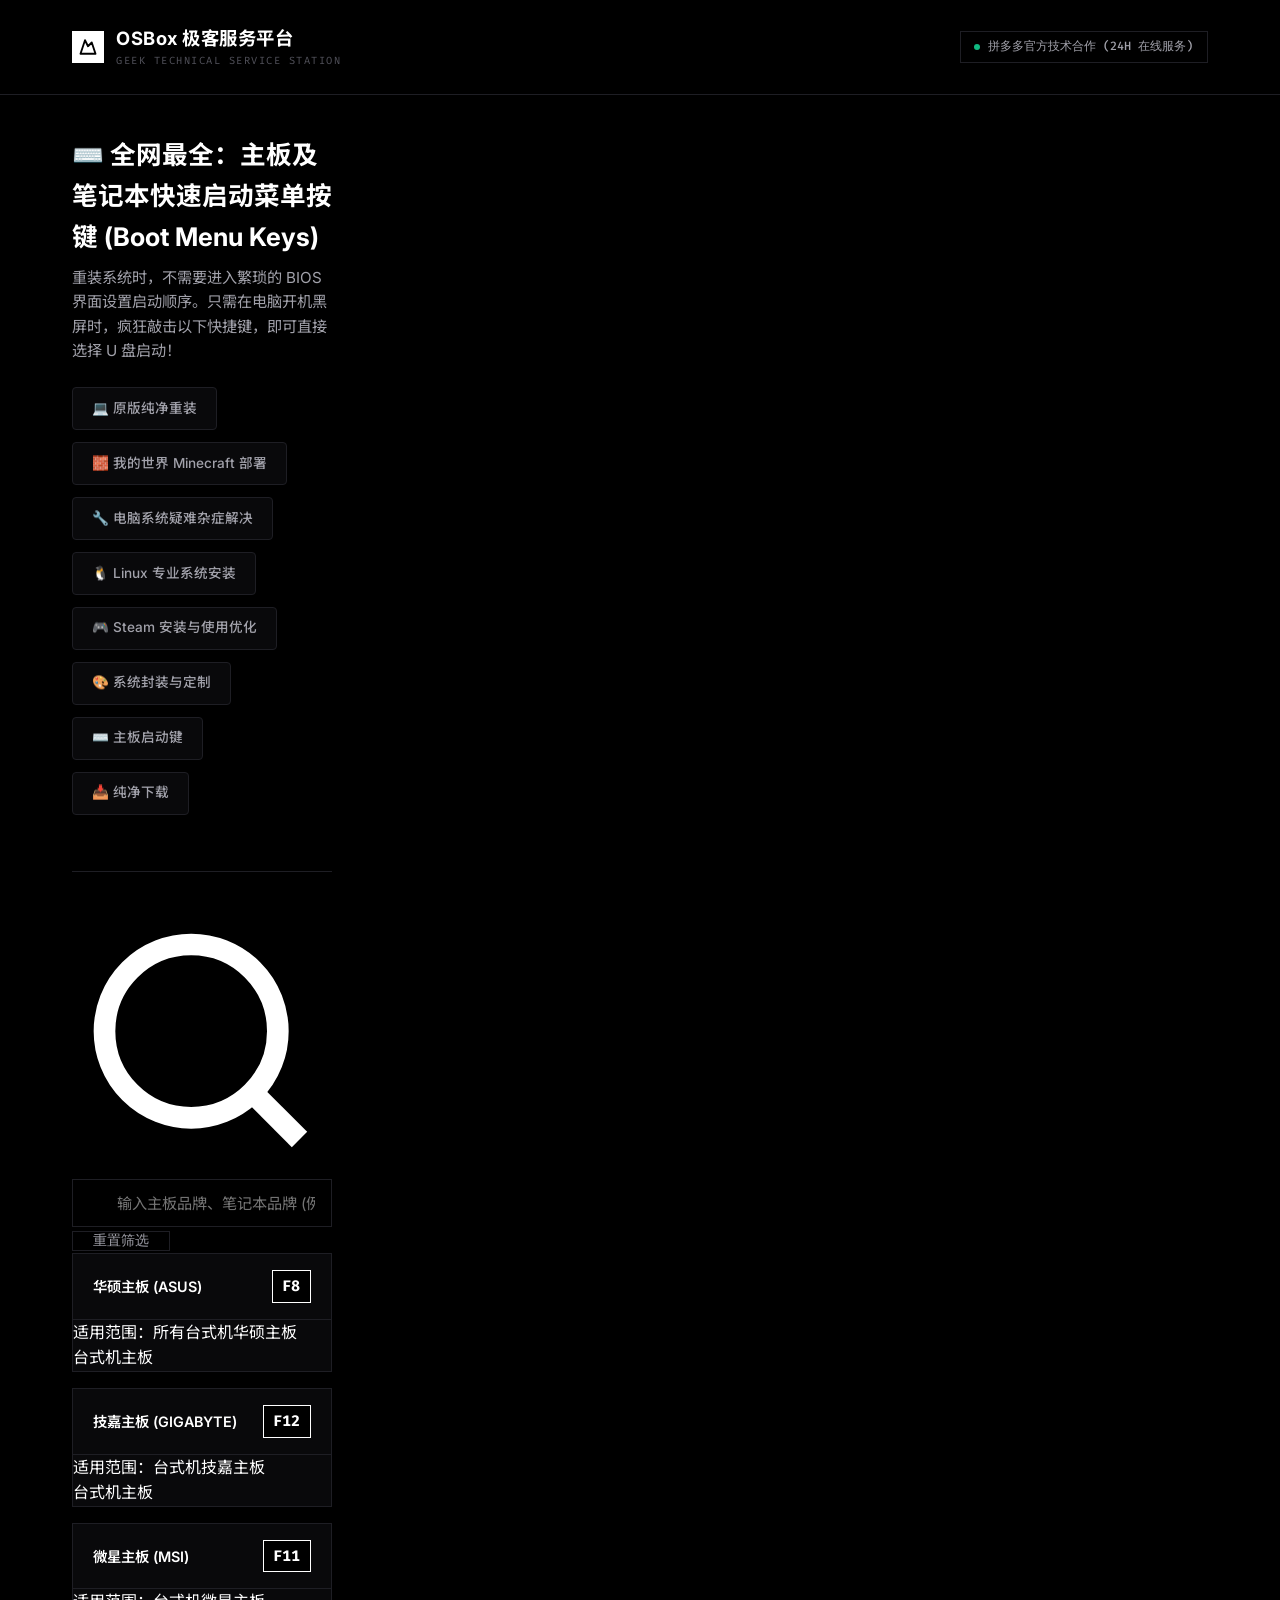
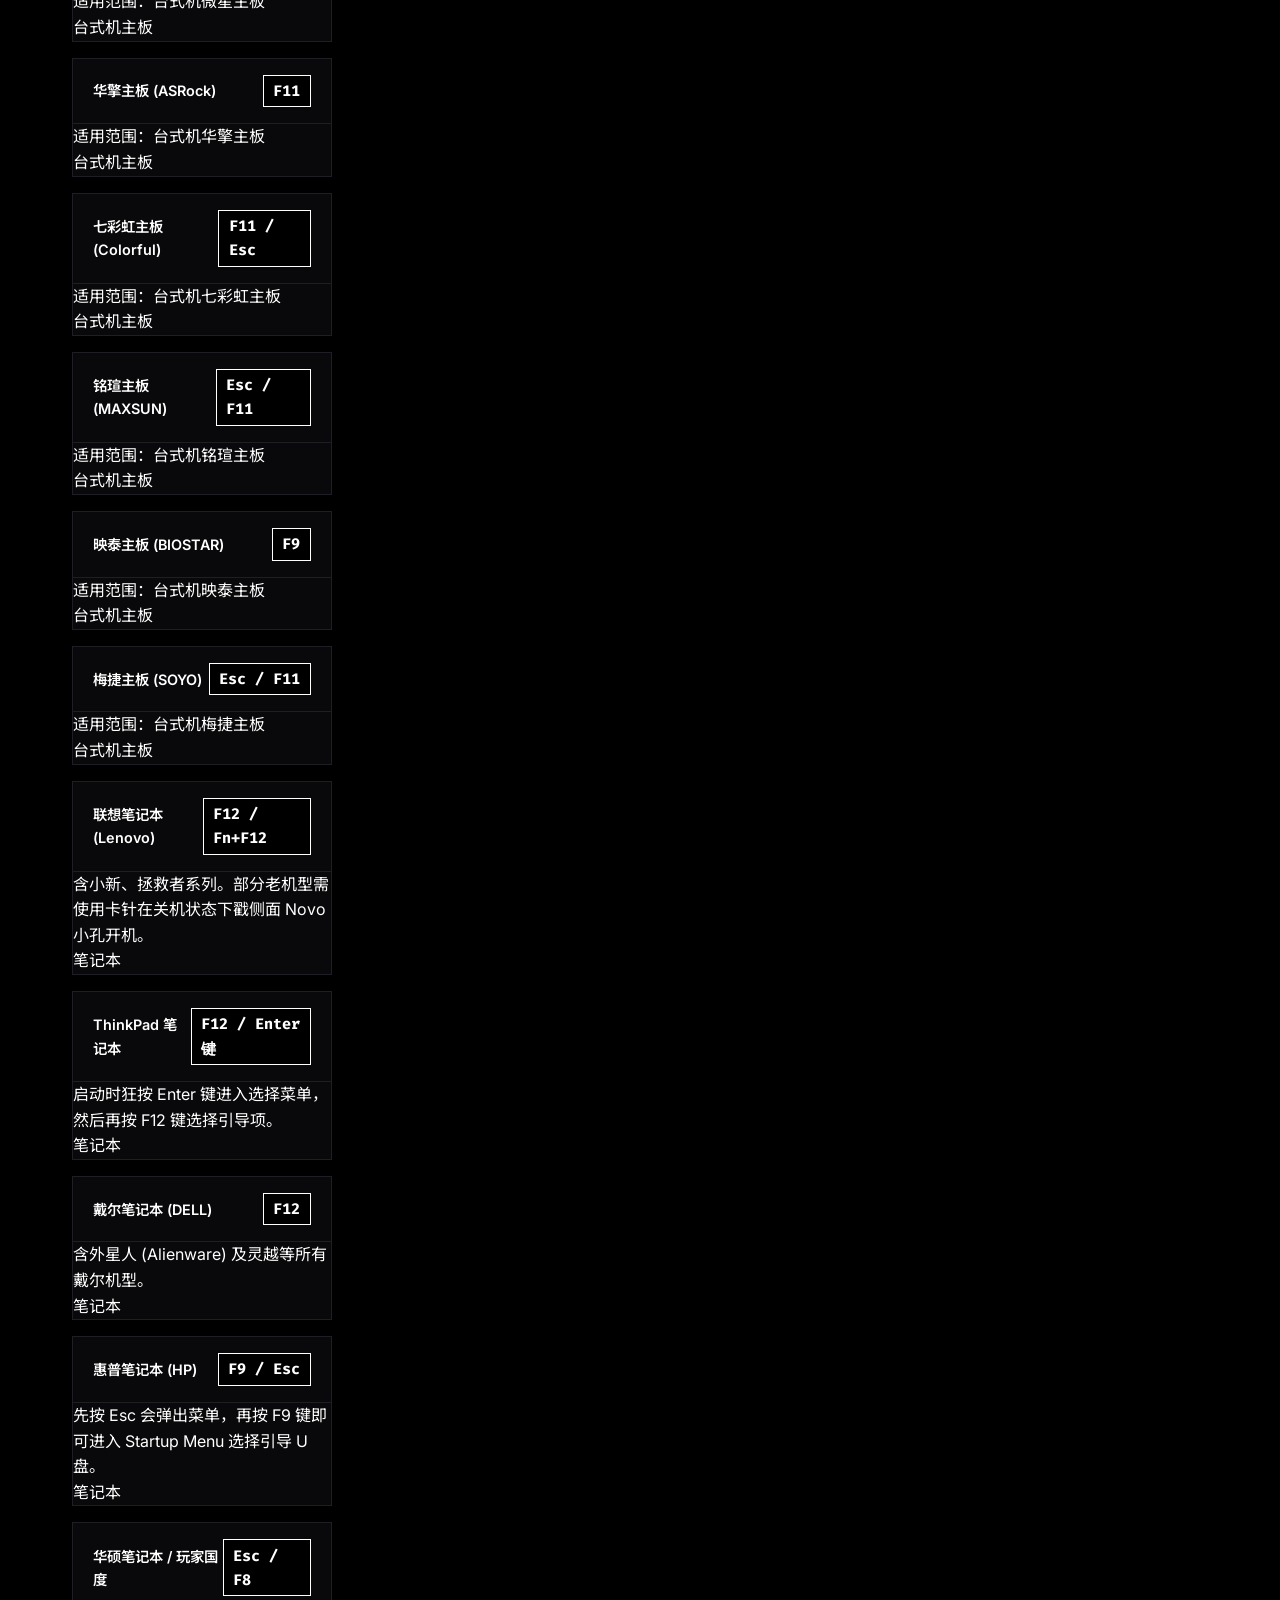
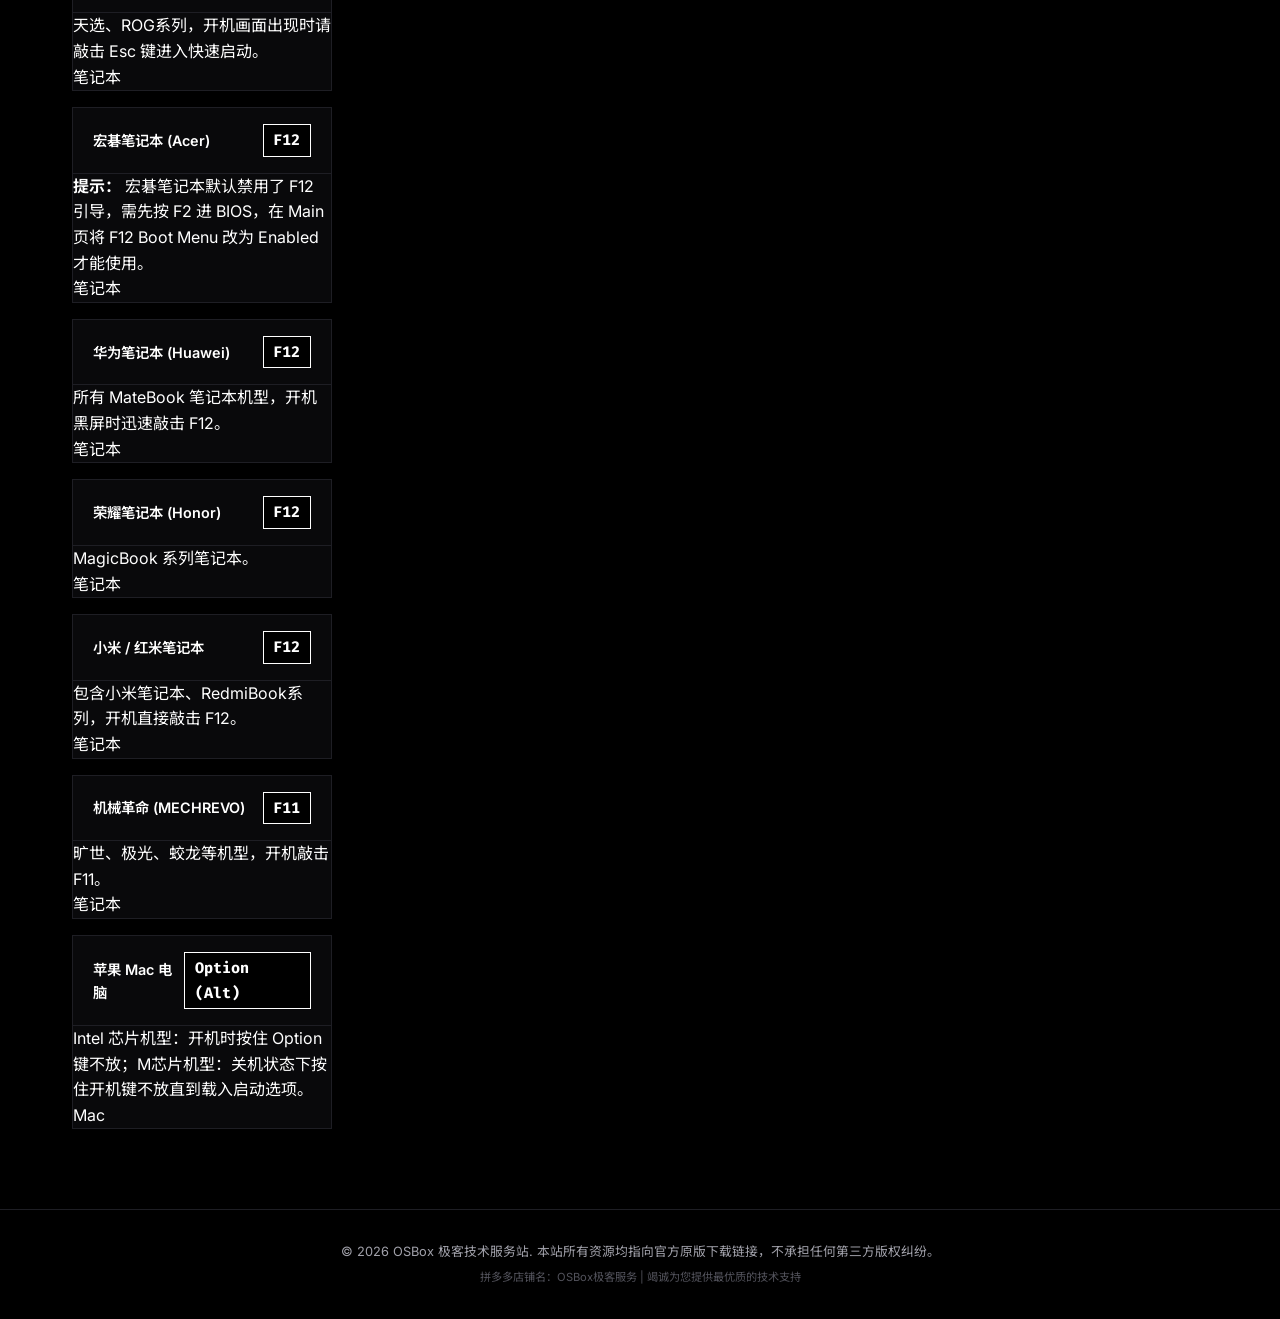
==== boot-keys.html @ 3d14743f "feat: re-layout all pages as speech scripts, remove unlock locks, add steam & customization, and mig" ====
<!DOCTYPE html>
<html lang="zh-CN">
<head>
    <meta charset="UTF-8">
    <meta name="viewport" content="width=device-width, initial-scale=1.0">
    <title>主板及笔记本快速启动快捷键查询 | OSBox 极客服务站</title>
    <link rel="stylesheet" href="styles.css">
    <link rel="preconnect" href="https://fonts.googleapis.com">
    <link rel="preconnect" href="https://fonts.gstatic.com" crossorigin>
    <link href="https://fonts.googleapis.com/css2?family=Fira+Code:wght@400;500&family=Inter:wght@300;400;500;600;700&family=Noto+Sans+SC:wght@300;400;500;700&display=swap" rel="stylesheet">
</head>
<body>
    <!-- 背景发光 -->
    <div class="bg-glow glow-1"></div>
    <div class="bg-glow glow-2"></div>
    <div class="bg-glow glow-3"></div>

    <!-- 头部横幅区 -->
    <header class="app-header">
        <div class="header-container">
            <div class="brand" onclick="window.location.href='index.html'" style="cursor: pointer;">
                <span class="logo-icon">
                    <svg viewBox="0 0 24 24" fill="none" stroke="currentColor" stroke-width="2.5" stroke-linecap="round" stroke-linejoin="round"><path d="m8 3 4 8 5-5 5 15H2L8 3z"/></svg>
                </span>
                <div class="brand-text">
                    <h1>OSBox 极客服务平台</h1>
                    <p>Geek Technical Service Station</p>
                </div>
            </div>
            <div class="store-badge">
                <span class="badge-status"></span>
                <span>拼多多官方技术合作 (24H 在线服务)</span>
            </div>
        </div>
    </header>

    <!-- 页面容器 -->
    <main class="app-container">
        <!-- 侧边导航栏 -->
        

        <!-- 内容区域 -->
        <section class="content-area">
            <div class="section-title">
                <h2>⌨️ 全网最全：主板及笔记本快速启动菜单按键 (Boot Menu Keys)</h2>
                <p class="subtitle">重装系统时，不需要进入繁琐的 BIOS 界面设置启动顺序。只需在电脑开机黑屏时，疯狂敲击以下快捷键，即可直接选择 U 盘启动！</p>
            

            

            <!-- 快捷商品导航 -->
            <div class="category-nav">
                <a href="os-install.html" class="category-nav-item">💻 原版纯净重装</a>
                <a href="minecraft.html" class="category-nav-item">🧱 我的世界 Minecraft 部署</a>
                <a href="trouble.html" class="category-nav-item">🔧 电脑系统疑难杂症解决</a>
                <a href="linux.html" class="category-nav-item">🐧 Linux 专业系统安装</a>
                <a href="steam.html" class="category-nav-item">🎮 Steam 安装与使用优化</a>
                <a href="custom.html" class="category-nav-item">🎨 系统封装与定制</a>
                <a href="boot-keys.html" class="category-nav-item">⌨️ 主板启动键</a>
                <a href="downloads.html" class="category-nav-item">📥 纯净下载</a>
            </div></div>

            <!-- 交互式搜索 -->
            <div class="search-box-container">
                <div class="search-wrapper">
                    <svg viewBox="0 0 24 24" fill="none" stroke="currentColor" stroke-width="2" class="search-icon"><circle cx="11" cy="11" r="8"/><line x1="21" y1="21" x2="16.65" y2="16.65"/></svg>
                    <input type="text" id="boot-key-search" placeholder="输入主板品牌、笔记本品牌 (例如：华硕, 技嘉, 联想, DELL)..." oninput="filterBootKeys()">
                </div>
                <button class="clear-search-btn" onclick="clearBootSearch()">重置筛选</button>
            </div>

            <div class="boot-keys-grid" id="boot-keys-container">
                <!-- 组 1: 独立主板 -->
                <div class="boot-card" data-category="motherboard" data-keywords="asus 华硕">
                    <div class="boot-header mb-asus">
                        <h3>华硕主板 (ASUS)</h3>
                        <span class="key-badge">F8</span>
                    </div>
                    <div class="boot-body">
                        <p>适用范围：所有台式机华硕主板</p>
                        <span class="card-tag">台式机主板</span>
                    </div>
                </div>

                <div class="boot-card" data-category="motherboard" data-keywords="gigabyte 技嘉">
                    <div class="boot-header mb-gigabyte">
                        <h3>技嘉主板 (GIGABYTE)</h3>
                        <span class="key-badge">F12</span>
                    </div>
                    <div class="boot-body">
                        <p>适用范围：台式机技嘉主板</p>
                        <span class="card-tag">台式机主板</span>
                    </div>
                </div>

                <div class="boot-card" data-category="motherboard" data-keywords="msi 微星 msi">
                    <div class="boot-header mb-msi">
                        <h3>微星主板 (MSI)</h3>
                        <span class="key-badge">F11</span>
                    </div>
                    <div class="boot-body">
                        <p>适用范围：台式机微星主板</p>
                        <span class="card-tag">台式机主板</span>
                    </div>
                </div>

                <div class="boot-card" data-category="motherboard" data-keywords="asrock 华擎">
                    <div class="boot-header mb-asrock">
                        <h3>华擎主板 (ASRock)</h3>
                        <span class="key-badge">F11</span>
                    </div>
                    <div class="boot-body">
                        <p>适用范围：台式机华擎主板</p>
                        <span class="card-tag">台式机主板</span>
                    </div>
                </div>

                <div class="boot-card" data-category="motherboard" data-keywords="colorful 七彩虹">
                    <div class="boot-header mb-colorful">
                        <h3>七彩虹主板 (Colorful)</h3>
                        <span class="key-badge">F11 / Esc</span>
                    </div>
                    <div class="boot-body">
                        <p>适用范围：台式机七彩虹主板</p>
                        <span class="card-tag">台式机主板</span>
                    </div>
                </div>

                <div class="boot-card" data-category="motherboard" data-keywords="maxsun 铭瑄">
                    <div class="boot-header mb-maxsun">
                        <h3>铭瑄主板 (MAXSUN)</h3>
                        <span class="key-badge">Esc / F11</span>
                    </div>
                    <div class="boot-body">
                        <p>适用范围：台式机铭瑄主板</p>
                        <span class="card-tag">台式机主板</span>
                    </div>
                </div>

                <div class="boot-card" data-category="motherboard" data-keywords="biostar 映泰">
                    <div class="boot-header mb-biostar">
                        <h3>映泰主板 (BIOSTAR)</h3>
                        <span class="key-badge">F9</span>
                    </div>
                    <div class="boot-body">
                        <p>适用范围：台式机映泰主板</p>
                        <span class="card-tag">台式机主板</span>
                    </div>
                </div>

                <div class="boot-card" data-category="motherboard" data-keywords="soyo 梅捷">
                    <div class="boot-header mb-soyo">
                        <h3>梅捷主板 (SOYO)</h3>
                        <span class="key-badge">Esc / F11</span>
                    </div>
                    <div class="boot-body">
                        <p>适用范围：台式机梅捷主板</p>
                        <span class="card-tag">台式机主板</span>
                    </div>
                </div>

                <!-- 组 2: 笔记本电脑 -->
                <div class="boot-card" data-category="laptop" data-keywords="lenovo 联想 lenovo xiaoxin 小新 savior 拯救者">
                    <div class="boot-header lp-lenovo">
                        <h3>联想笔记本 (Lenovo)</h3>
                        <span class="key-badge">F12 / Fn+F12</span>
                    </div>
                    <div class="boot-body">
                        <p>含小新、拯救者系列。部分老机型需使用卡针在关机状态下戳侧面 Novo 小孔开机。</p>
                        <span class="card-tag">笔记本</span>
                    </div>
                </div>

                <div class="boot-card" data-category="laptop" data-keywords="thinkpad 联想 thinkpad 思考本">
                    <div class="boot-header lp-thinkpad">
                        <h3>ThinkPad 笔记本</h3>
                        <span class="key-badge">F12 / Enter键</span>
                    </div>
                    <div class="boot-body">
                        <p>启动时狂按 Enter 键进入选择菜单，然后再按 F12 键选择引导项。</p>
                        <span class="card-tag">笔记本</span>
                    </div>
                </div>

                <div class="boot-card" data-category="laptop" data-keywords="dell 戴尔 dell inspiron g3 g5 g15 alienware 外星人">
                    <div class="boot-header lp-dell">
                        <h3>戴尔笔记本 (DELL)</h3>
                        <span class="key-badge">F12</span>
                    </div>
                    <div class="boot-body">
                        <p>含外星人 (Alienware) 及灵越等所有戴尔机型。</p>
                        <span class="card-tag">笔记本</span>
                    </div>
                </div>

                <div class="boot-card" data-category="laptop" data-keywords="hp 惠普 hp star 暗影精灵 光影精灵 pavilion戰66">
                    <div class="boot-header lp-hp">
                        <h3>惠普笔记本 (HP)</h3>
                        <span class="key-badge">F9 / Esc</span>
                    </div>
                    <div class="boot-body">
                        <p>先按 Esc 会弹出菜单，再按 F9 键即可进入 Startup Menu 选择引导 U 盘。</p>
                        <span class="card-tag">笔记本</span>
                    </div>
                </div>

                <div class="boot-card" data-category="laptop" data-keywords="asus 华硕 asus rog 玩家国度 tianxuan 天选 aotian 飞行堡垒">
                    <div class="boot-header lp-asus">
                        <h3>华硕笔记本 / 玩家国度</h3>
                        <span class="key-badge">Esc / F8</span>
                    </div>
                    <div class="boot-body">
                        <p>天选、ROG系列，开机画面出现时请敲击 Esc 键进入快速启动。</p>
                        <span class="card-tag">笔记本</span>
                    </div>
                </div>

                <div class="boot-card" data-category="laptop" data-keywords="acer 宏碁 acer 传奇 helios">
                    <div class="boot-header lp-acer">
                        <h3>宏碁笔记本 (Acer)</h3>
                        <span class="key-badge">F12</span>
                    </div>
                    <div class="boot-body">
                        <p><b>提示：</b> 宏碁笔记本默认禁用了 F12 引导，需先按 F2 进 BIOS，在 Main 页将 F12 Boot Menu 改为 Enabled 才能使用。</p>
                        <span class="card-tag">笔记本</span>
                    </div>
                </div>

                <div class="boot-card" data-category="laptop" data-keywords="huawei 华为 matebook">
                    <div class="boot-header lp-huawei">
                        <h3>华为笔记本 (Huawei)</h3>
                        <span class="key-badge">F12</span>
                    </div>
                    <div class="boot-body">
                        <p>所有 MateBook 笔记本机型，开机黑屏时迅速敲击 F12。</p>
                        <span class="card-tag">笔记本</span>
                    </div>
                </div>

                <div class="boot-card" data-category="laptop" data-keywords="honor 荣耀 magicbook">
                    <div class="boot-header lp-honor">
                        <h3>荣耀笔记本 (Honor)</h3>
                        <span class="key-badge">F12</span>
                    </div>
                    <div class="boot-body">
                        <p>MagicBook 系列笔记本。</p>
                        <span class="card-tag">笔记本</span>
                    </div>
                </div>

                <div class="boot-card" data-category="laptop" data-keywords="xiaomi 小米 redmibook 红米">
                    <div class="boot-header lp-xiaomi">
                        <h3>小米 / 红米笔记本</h3>
                        <span class="key-badge">F12</span>
                    </div>
                    <div class="boot-body">
                        <p>包含小米笔记本、RedmiBook系列，开机直接敲击 F12。</p>
                        <span class="card-tag">笔记本</span>
                    </div>
                </div>

                <div class="boot-card" data-category="laptop" data-keywords="mechrevo 机械革命 jiaolong kuangshi 蛟龙 旷世">
                    <div class="boot-header lp-mechrevo">
                        <h3>机械革命 (MECHREVO)</h3>
                        <span class="key-badge">F11</span>
                    </div>
                    <div class="boot-body">
                        <p>旷世、极光、蛟龙等机型，开机敲击 F11。</p>
                        <span class="card-tag">笔记本</span>
                    </div>
                </div>

                <div class="boot-card" data-category="laptop" data-keywords="apple 苹果 macbook mac pro mini imac">
                    <div class="boot-header lp-apple">
                        <h3>苹果 Mac 电脑</h3>
                        <span class="key-badge">Option (Alt)</span>
                    </div>
                    <div class="boot-body">
                        <p>Intel 芯片机型：开机时按住 Option 键不放；M芯片机型：关机状态下按住开机键不放直到载入启动选项。</p>
                        <span class="card-tag">Mac</span>
                    </div>
                </div>
            </div>
        </section>
    </main>

    <!-- 浮动 Toast 提示 -->
    <div id="toast" class="toast">复制成功</div>

    <!-- 页脚 -->
    <footer class="app-footer">
        <div class="footer-container">
            <p>&copy; 2026 OSBox 极客技术服务站. 本站所有资源均指向官方原版下载链接，不承担任何第三方版权纠纷。</p>
            <p class="muted">拼多多店铺名：OSBox极客服务 | 竭诚为您提供最优质的技术支持</p>
        </div>
    </footer>

    <script src="script.js"></script>
</body>
</html>
---- styles.css ----
/* ==========================================================================
   OSBox 极客技术服务站 - 极致黑白科技风样式表 (styles.css)
   ========================================================================= */

/* 1. 变量定义与极简设计系统 */
:root {
    --bg-primary: #000000;    /* 纯黑色底 */
    --bg-secondary: #09090b;  /* 炭灰黑色 */
    --bg-card: #09090b;
    --bg-card-hover: #121214;
    --border-color: #1e1e24;  /* 极细隔离暗线 */
    --border-hover: #3f3f46;  /* 中灰悬停线 */
    --border-active: #ffffff; /* 纯白激活线 */
    
    --text-primary: #ffffff;  /* 高亮白 */
    --text-secondary: #a1a1aa;/* 中灰色 */
    --text-muted: #52525b;    /* 暗灰色 */
    
    /* 状态色（极简化，仅使用单色粗细标示） */
    --color-green: #ffffff;   /* 激活统一用白色或绿色点 */
    --color-green-indicator: #10b981;
    --color-danger: #ef4444;  
    --color-warn: #f59e0b;

    /* 字体 */
    --font-sans: 'Inter', 'Noto Sans SC', -apple-system, BlinkMacSystemFont, sans-serif;
    --font-mono: 'Fira Code', Consolas, Monaco, monospace;
    
    /* 圆角与阴影（摒弃圆润与发光，转为严谨直角） */
    --radius-sm: 0px;  /* 极致直角 */
    --radius-md: 0px;
    --radius-lg: 0px;
    --shadow-sm: none;
    --shadow-md: none;
    --shadow-glow: none;
    
    --transition-fast: 0.15s ease;
    --transition-normal: 0.25s cubic-bezier(0.16, 1, 0.3, 1);
}

/* 2. 全局重置 */
* {
    margin: 0;
    padding: 0;
    box-sizing: border-box;
}

body {
    background-color: var(--bg-primary);
    color: var(--text-primary);
    font-family: var(--font-sans);
    line-height: 1.6;
    overflow-x: hidden;
    min-height: 100vh;
}

/* 隐藏背景光晕 */
.bg-glow {
    display: none !important;
}

/* 极简自定义滚动条 */
::-webkit-scrollbar {
    width: 4px;
    height: 4px;
}
::-webkit-scrollbar-track {
    background: transparent;
}
::-webkit-scrollbar-thumb {
    background: var(--border-color);
}
::-webkit-scrollbar-thumb:hover {
    background: var(--border-hover);
}

/* 3. 头部横幅区 (App Header) */
.app-header {
    background: #000000;
    border-bottom: 1px solid var(--border-color);
    position: sticky;
    top: 0;
    z-index: 99;
}

.header-container {
    max-width: 1200px;
    margin: 0 auto;
    padding: 1.5rem 2rem;
    display: flex;
    justify-content: space-between;
    align-items: center;
}

.brand {
    display: flex;
    align-items: center;
    gap: 0.75rem;
}

.logo-icon {
    display: inline-flex;
    justify-content: center;
    align-items: center;
    width: 32px;
    height: 32px;
    background: #ffffff;
    color: #000000;
    border-radius: var(--radius-sm);
}

.logo-icon svg {
    width: 18px;
    height: 18px;
}

.brand-text h1 {
    font-size: 1.15rem;
    font-weight: 700;
    letter-spacing: 0.5px;
    color: #ffffff;
}

.brand-text p {
    font-size: 0.65rem;
    color: var(--text-muted);
    font-family: var(--font-mono);
    text-transform: uppercase;
    letter-spacing: 1.5px;
}

.store-badge {
    display: flex;
    align-items: center;
    gap: 0.5rem;
    background: transparent;
    border: 1px solid var(--border-color);
    padding: 0.35rem 0.85rem;
    border-radius: var(--radius-sm);
    font-size: 0.75rem;
    color: var(--text-secondary);
    font-family: var(--font-mono);
    font-weight: 500;
}

.badge-status {
    width: 6px;
    height: 6px;
    background-color: var(--color-green-indicator);
    border-radius: 50%;
    display: inline-block;
}

/* 4. 双栏布局 (子页面使用) */
.app-container {
    max-width: 1200px;
    margin: 2.5rem auto;
    padding: 0 2rem;
    display: grid;
    grid-template-columns: 260px 1fr;
    gap: 3rem;
    min-height: calc(100vh - 200px);
}

/* 5. 侧边导航栏 (Sidebar) */
.sidebar {
    background: transparent;
    border: none;
    border-right: 1px solid var(--border-color);
    padding: 0 2rem 0 0;
    display: flex;
    flex-direction: column;
    justify-content: space-between;
    height: fit-content;
    position: sticky;
    top: 100px;
}

.nav-menu {
    display: flex;
    flex-direction: column;
    gap: 0.25rem;
}

.nav-item {
    display: flex;
    align-items: center;
    gap: 0.75rem;
    width: 100%;
    padding: 0.75rem 1rem;
    background: transparent;
    border: 1px solid transparent;
    border-radius: var(--radius-sm);
    color: var(--text-secondary);
    font-family: var(--font-sans);
    font-size: 0.9rem;
    font-weight: 500;
    cursor: pointer;
    text-align: left;
    transition: var(--transition-fast);
}

.nav-icon {
    width: 16px;
    height: 16px;
    color: var(--text-muted);
    transition: color var(--transition-fast);
}

.nav-item:hover {
    color: var(--text-primary);
    background: #09090b;
}

.nav-item:hover .nav-icon {
    color: var(--text-primary);
}

.nav-item.active {
    color: #000000;
    background: #ffffff; /* 高对比度白底黑字 */
    font-weight: 600;
    border: 1px solid #ffffff;
}

.nav-item.active .nav-icon {
    color: #000000;
}

/* 锁定状态侧边栏 */
.nav-item.tab-locked {
    opacity: 0.4;
    cursor: not-allowed;
}

.nav-item.tab-locked:hover {
    background: transparent !important;
    color: var(--text-secondary) !important;
}

.nav-item.tab-locked:hover .nav-icon {
    color: var(--text-muted) !important;
}

.lock-indicator {
    width: 12px;
    height: 12px;
    margin-left: auto;
    color: var(--text-muted);
    display: none;
}

.nav-item.tab-locked .lock-indicator {
    display: block;
}

.sidebar-footer {
    margin-top: 3rem;
    border-top: 1px solid var(--border-color);
    padding-top: 1.5rem;
}

.sidebar-footer p {
    font-size: 0.7rem;
    color: var(--text-muted);
    margin-bottom: 0.75rem;
    font-family: var(--font-mono);
}

.contact-btn {
    width: 100%;
    padding: 0.75rem;
    background: transparent;
    border: 1px solid var(--border-color);
    border-radius: var(--radius-sm);
    color: var(--text-primary);
    font-weight: 600;
    font-size: 0.85rem;
    font-family: var(--font-sans);
    cursor: pointer;
    transition: var(--transition-fast);
}

.contact-btn:hover {
    background: #ffffff;
    color: #000000;
    border-color: #ffffff;
}

/* 6. 反直连安全锁定 (高斯模糊效果) */
body.is-page-locked .content-area {
    filter: blur(20px);
    pointer-events: none;
    user-select: none;
    -webkit-user-select: none;
}

.content-area {
    min-width: 0;
}

/* 7. 总大厅主页专属样式 (body.portal-hub-page) */
body.portal-hub-page .app-container {
    grid-template-columns: 1fr; /* 单栏全宽 */
    max-width: 900px; /* 紧凑精美 */
    margin: 3.5rem auto;
}

.welcome-hero {
    border: none;
    border-bottom: 1px solid var(--border-color);
    padding: 0 0 2.5rem 0;
    margin-bottom: 3rem;
    background: transparent;
    box-shadow: none;
    border-radius: var(--radius-sm);
}

.welcome-hero::after {
    display: none;
}

.welcome-hero h2 {
    font-size: 2rem;
    font-weight: 700;
    letter-spacing: -0.5px;
    margin-bottom: 1rem;
    color: #ffffff;
}

.welcome-hero p {
    color: var(--text-secondary);
    font-size: 0.95rem;
    line-height: 1.6;
    margin-bottom: 1.5rem;
}

.unlock-status-banner {
    display: inline-flex;
    align-items: center;
    gap: 0.5rem;
    padding: 0.35rem 0.85rem;
    border-radius: var(--radius-sm);
    font-size: 0.75rem;
    font-family: var(--font-mono);
    font-weight: 500;
    background: transparent;
    border: 1px solid var(--border-color);
    color: var(--text-muted);
}

body.is-unlocked .unlock-status-banner {
    color: var(--text-secondary);
}

.unlock-status-banner .status-indicator {
    width: 6px;
    height: 6px;
    border-radius: 50%;
    background-color: var(--color-danger);
}

body.is-unlocked .unlock-status-banner .status-indicator {
    background-color: var(--color-green-indicator);
}

/* 横向极简 Rows 列表 (消灭大卡片) */
.portal-grid {
    display: flex;
    flex-direction: column;
    border-top: 1px solid var(--border-color);
    margin-bottom: 3.5rem;
}

.portal-card {
    display: flex;
    flex-direction: row;
    align-items: center;
    justify-content: space-between;
    background: transparent;
    border: none;
    border-bottom: 1px solid var(--border-color);
    border-radius: var(--radius-sm);
    padding: 1.75rem 0;
    cursor: pointer;
    position: relative;
    box-shadow: none;
    transition: var(--transition-fast);
}

.portal-card::before {
    display: none; /* 移除悬浮发光 */
}

/* 鼠标悬停 Row 缩进与背景色微变 */
.portal-card:hover {
    transform: none;
    background: #040405;
    padding-left: 1rem;
    padding-right: 1rem;
}

/* 排版大编号 */
.portal-card::after {
    content: attr(data-index);
    font-family: var(--font-mono);
    font-size: 1.1rem;
    color: var(--text-muted);
    order: -1;
    margin-right: 1.5rem;
    transition: color var(--transition-fast);
}

.portal-card:hover::after {
    color: #ffffff;
}

/* 隐藏不必要的图标容器 */
.portal-card-header {
    display: none;
}

.portal-card .card-info-wrapper {
    flex: 1;
    display: flex;
    flex-direction: column;
    gap: 0.2rem;
    margin-right: 2rem;
}

.portal-card h3 {
    font-size: 1.1rem;
    font-weight: 600;
    color: #ffffff;
    margin-bottom: 0;
}

.portal-card p {
    color: var(--text-secondary);
    font-size: 0.85rem;
    line-height: 1.5;
    margin-bottom: 0;
}

.lock-tag {
    font-family: var(--font-mono);
    font-size: 0.75rem;
    font-weight: 500;
    background: transparent !important;
    border: none !important;
    color: var(--text-muted) !important;
    letter-spacing: 0.5px;
    transition: var(--transition-fast);
    padding: 0;
    border-radius: var(--radius-sm);
}

.portal-card:hover .lock-tag {
    color: #ffffff !important;
}

/* 极简右箭头 */
.card-action-hint {
    font-size: 1.1rem;
    color: var(--text-muted);
    margin-left: 1rem;
    transition: transform var(--transition-fast), color var(--transition-fast);
}

.portal-card:hover .card-action-hint {
    transform: translateX(4px);
    color: #ffffff;
}

/* 8. 验证码解锁弹窗 (Modal Overlay) */
.modal-overlay {
    position: fixed;
    inset: 0;
    background: rgba(0, 0, 0, 0.9);
    backdrop-filter: blur(10px);
    -webkit-backdrop-filter: blur(10px);
    z-index: 1000;
    display: flex;
    justify-content: center;
    align-items: center;
    opacity: 0;
    pointer-events: none;
    transition: opacity var(--transition-normal);
}

.modal-overlay.show {
    opacity: 1;
    pointer-events: auto;
}

.modal-container {
    background: #09090b;
    border: 1px solid var(--border-color);
    width: 90%;
    max-width: 440px;
    border-radius: var(--radius-lg);
    padding: 2.5rem;
    transform: scale(0.98);
    transition: transform var(--transition-normal);
    position: relative;
}

.modal-container::before {
    display: none;
}

.modal-lock-icon {
    display: inline-flex;
    justify-content: center;
    align-items: center;
    width: 44px;
    height: 44px;
    background: transparent;
    border: 1px solid var(--border-color);
    border-radius: 50%;
    color: #ffffff;
    margin-bottom: 1.25rem;
    animation: none;
}

.modal-lock-icon svg {
    width: 18px;
    height: 18px;
}

.modal-header h2 {
    font-size: 1.25rem;
    font-weight: 700;
    margin-bottom: 0.5rem;
}

.modal-header p {
    font-size: 0.8rem;
    color: var(--text-secondary);
    line-height: 1.6;
}

/* 6位分体输入框 */
.otp-inputs {
    display: flex;
    justify-content: space-between;
    gap: 0.4rem;
    margin: 1.5rem 0;
}

.otp-box {
    width: 48px;
    height: 56px;
    background: #000000;
    border: 1px solid var(--border-color);
    border-radius: var(--radius-sm);
    color: #ffffff;
    font-size: 1.4rem;
    font-weight: 500;
    text-align: center;
    font-family: var(--font-sans);
    outline: none;
    transition: var(--transition-fast);
}

.otp-box:focus {
    border-color: #ffffff;
    box-shadow: none;
}

/* 错误警示 */
.error-alert {
    display: flex;
    align-items: center;
    gap: 0.5rem;
    background: transparent;
    border: 1px solid var(--color-danger);
    color: #fca5a5;
    padding: 0.6rem 0.85rem;
    border-radius: var(--radius-sm);
    font-size: 0.75rem;
    margin-top: 1rem;
}

/* 按钮重构为直角与高对比度 */
.modal-btn {
    width: 100%;
    padding: 0.8rem;
    border-radius: var(--radius-sm);
    font-family: var(--font-sans);
    font-size: 0.9rem;
    font-weight: 600;
    cursor: pointer;
    transition: var(--transition-fast);
}

.submit-btn {
    background: #ffffff;
    border: 1px solid #ffffff;
    color: #000000;
}

.submit-btn:hover {
    background: #e4e4e7;
    border-color: #e4e4e7;
}

.secondary-btn {
    background: transparent;
    border: 1px solid var(--border-color);
    color: var(--text-secondary);
}

.secondary-btn:hover {
    background: #09090b;
    border-color: var(--border-hover);
    color: #ffffff;
}

/* 9. 统一卡片与过程样式 */
.card {
    background: var(--bg-card);
    border: 1px solid var(--border-color);
    border-radius: var(--radius-md);
    padding: 2rem;
    margin-bottom: 2rem;
}

.pdd-process {
    border: none;
    border-top: 1px solid var(--border-color);
    background: transparent;
    padding: 2.5rem 0 0 0;
    border-radius: var(--radius-sm);
}

.pdd-process h3 {
    margin-bottom: 1.5rem;
    font-size: 1.15rem;
    font-weight: 700;
    letter-spacing: -0.3px;
}

.process-steps {
    display: grid;
    grid-template-columns: repeat(auto-fit, minmax(200px, 1fr));
    gap: 2rem;
}

.step {
    position: relative;
    padding-top: 1rem;
}

.step-num {
    position: absolute;
    top: -15px;
    left: 0;
    width: 24px;
    height: 24px;
    background: transparent;
    border: 1px solid var(--border-hover);
    color: #ffffff;
    border-radius: 50%;
    display: flex;
    justify-content: center;
    align-items: center;
    font-weight: 700;
    font-family: var(--font-mono);
    font-size: 0.75rem;
}

.step h4 {
    font-size: 0.95rem;
    margin: 1.5rem 0 0.4rem 0;
    color: var(--text-primary);
}

.step p {
    font-size: 0.8rem;
    color: var(--text-secondary);
}

/* 10. 教程版面公用样式 */
.section-title {
    margin-bottom: 2.5rem;
    border-bottom: 1px solid var(--border-color);
    padding-bottom: 1.5rem;
}

.section-title h2 {
    font-size: 1.6rem;
    font-weight: 700;
    margin-bottom: 0.5rem;
    color: #ffffff;
}

.section-title .subtitle {
    color: var(--text-secondary);
    font-size: 0.95rem;
}

/* 手风琴面板 */
details {
    background: var(--bg-card);
    border: 1px solid var(--border-color);
    border-radius: var(--radius-md);
    overflow: hidden;
    margin-bottom: 1rem;
}

details[open] {
    border-color: var(--border-hover);
    background: #040405;
}

summary {
    padding: 1.2rem 1.5rem;
    font-size: 1rem;
    font-weight: 600;
    color: var(--text-primary);
    cursor: pointer;
    list-style: none;
    display: flex;
    justify-content: space-between;
    align-items: center;
    user-select: none;
}

summary::-webkit-details-marker {
    display: none;
}

summary::after {
    content: '+';
    font-size: 1.25rem;
    font-weight: 300;
    color: var(--text-secondary);
    transition: transform var(--transition-fast) ease;
}

details[open] summary::after {
    transform: rotate(45deg);
    color: #ffffff;
}

summary:hover {
    background: rgba(255, 255, 255, 0.01);
}

.accordion-content {
    padding: 0 1.5rem 1.5rem 1.5rem;
    border-top: 1px solid var(--border-color);
    padding-top: 1.25rem;
    color: var(--text-secondary);
    font-size: 0.9rem;
}

.accordion-content p {
    margin-bottom: 1rem;
}

.accordion-content ul, .accordion-content ol {
    margin-left: 1.5rem;
    margin-bottom: 1rem;
}

.accordion-content li {
    margin-bottom: 0.5rem;
}

/* 教程数据表格 */
.data-table {
    width: 100%;
    border-collapse: collapse;
    margin: 1.5rem 0;
    font-size: 0.85rem;
    text-align: left;
}

.data-table th, .data-table td {
    padding: 0.75rem 1rem;
    border-bottom: 1px solid var(--border-color);
}

.data-table th {
    background-color: #0d0d0f;
    color: var(--text-primary);
    font-weight: 600;
}

.data-table tbody tr:hover {
    background-color: rgba(255, 255, 255, 0.015);
}

/* 提示框 */
.alert {
    padding: 1rem;
    border-radius: var(--radius-sm);
    margin: 1rem 0;
    font-size: 0.85rem;
    display: flex;
    flex-direction: column;
    gap: 0.25rem;
}

.alert-tip {
    background: #09090b;
    border-left: 3px solid #ffffff;
    color: var(--text-secondary);
}

.alert-info {
    background: #09090b;
    border-left: 3px solid var(--border-hover);
    color: var(--text-secondary);
}

.alert-warn {
    background: #09090b;
    border-left: 3px solid var(--color-warn);
    color: var(--text-secondary);
}

/* 联机对比网格 */
.comparison-grid {
    display: grid;
    grid-template-columns: repeat(auto-fit, minmax(220px, 1fr));
    gap: 1.25rem;
    margin: 1.5rem 0;
}

.comp-item {
    background: #09090b;
    border: 1px solid var(--border-color);
    border-radius: var(--radius-sm);
    padding: 1.25rem;
    display: flex;
    flex-direction: column;
    justify-content: space-between;
    gap: 0.75rem;
}

.comp-item h4 {
    color: var(--text-primary);
    font-size: 0.95rem;
}

.comp-item p {
    font-size: 0.8rem;
    color: var(--text-secondary);
    margin-bottom: 0;
}

.badge {
    align-self: flex-start;
    font-size: 0.7rem;
    padding: 0.15rem 0.45rem;
    border-radius: var(--radius-sm);
    font-weight: 600;
    background: transparent;
    border: 1px solid var(--border-hover);
    color: var(--text-secondary);
}

.download-guide-box {
    background: #09090b;
    border: 1px solid var(--border-color);
    border-radius: var(--radius-sm);
    padding: 1.25rem;
}

/* 11. 疑难杂症 (trouble.html) */
.bsod-list {
    list-style: none;
    margin: 1.25rem 0;
}

.bsod-list li {
    padding: 1rem;
    background: #09090b;
    border-radius: var(--radius-sm);
    border: 1px solid var(--border-color);
    margin-bottom: 0.75rem;
}

.bsod-list li strong {
    display: block;
    color: #ffffff;
    font-family: var(--font-mono);
    font-size: 0.9rem;
    margin-bottom: 0.25rem;
}

.bsod-list li span {
    font-size: 0.8rem;
    color: var(--text-secondary);
}

.trouble-sub-sections .issue-item {
    border-bottom: 1px solid var(--border-color);
    padding: 1.25rem 0;
}

.trouble-sub-sections .issue-item:last-child {
    border-bottom: none;
}

.trouble-sub-sections h4 {
    font-size: 0.95rem;
    color: var(--text-primary);
    margin-bottom: 0.4rem;
}

.trouble-sub-sections p {
    font-size: 0.8rem;
    color: var(--text-secondary);
    margin-bottom: 0.5rem;
}

.cmd-box {
    display: flex;
    justify-content: space-between;
    align-items: center;
    background: #000000;
    border: 1px solid var(--border-color);
    border-radius: var(--radius-sm);
    padding: 0.5rem 1rem;
    margin-top: 0.5rem;
}

.cmd-box code {
    font-family: var(--font-mono);
    color: #ffffff;
    font-size: 0.85rem;
}

.copy-btn {
    background: transparent;
    border: 1px solid var(--border-color);
    color: var(--text-secondary);
    padding: 0.25rem 0.7rem;
    border-radius: var(--radius-sm);
    font-size: 0.7rem;
    cursor: pointer;
    font-family: var(--font-sans);
    transition: var(--transition-fast);
}

.copy-btn:hover {
    background: #ffffff;
    border-color: #ffffff;
    color: #000000;
}

/* 12. Linux 时间轴 (linux.html) */
.timeline {
    position: relative;
    border-left: 1px solid var(--border-color);
    margin-left: 1rem;
    display: flex;
    flex-direction: column;
    gap: 2rem;
    padding: 1rem 0;
}

.timeline-item {
    position: relative;
    padding-left: 2.25rem;
}

.time-dot {
    position: absolute;
    left: -11px;
    top: 0;
    width: 22px;
    height: 22px;
    border-radius: 50%;
    background: var(--bg-primary);
    border: 1px solid #ffffff;
    color: #ffffff;
    display: flex;
    justify-content: center;
    align-items: center;
    font-weight: 700;
    font-family: var(--font-mono);
    font-size: 0.7rem;
    box-shadow: none;
}

.time-content h3 {
    font-size: 1.1rem;
    font-weight: 700;
    margin-bottom: 0.4rem;
    color: var(--text-primary);
}

.time-content p {
    font-size: 0.85rem;
    color: var(--text-secondary);
}

.time-content ul {
    margin-left: 1.5rem;
    margin-top: 0.5rem;
    font-size: 0.8rem;
}

/* 13. 系统重装 (os-install.html) */
.os-card {
    background: var(--bg-card);
    border: 1px solid var(--border-color);
    border-radius: var(--radius-md);
    padding: 1.75rem;
    display: flex;
    flex-direction: column;
    gap: 1rem;
}

.os-card-header {
    display: flex;
    flex-direction: column;
    gap: 0.4rem;
    border-bottom: 1px solid var(--border-color);
    padding-bottom: 0.75rem;
}

.step-badge {
    background: transparent;
    border: 1px solid var(--border-color);
    color: var(--text-secondary);
    font-size: 0.7rem;
    font-family: var(--font-mono);
    font-weight: 600;
    align-self: flex-start;
    padding: 0.15rem 0.45rem;
    border-radius: var(--radius-sm);
}

.os-card h3 {
    font-size: 1.05rem;
    font-weight: 700;
    color: var(--text-primary);
}

.os-card p {
    font-size: 0.8rem;
    color: var(--text-secondary);
    line-height: 1.5;
}

.os-card ul {
    font-size: 0.8rem;
    margin-left: 1.25rem;
    color: var(--text-secondary);
}

.tag-recommend {
    align-self: flex-start;
    font-size: 0.7rem;
    background: transparent;
    color: var(--text-secondary);
    border: 1px solid var(--border-hover);
    padding: 0.15rem 0.45rem;
    border-radius: var(--radius-sm);
    margin-top: auto;
}

/* 14. 快捷键查询 (boot-keys.html) */
#boot-key-search {
    width: 100%;
    padding: 0.85rem 1rem 0.85rem 2.75rem;
    background: #000000;
    border: 1px solid var(--border-color);
    border-radius: var(--radius-sm);
    color: white;
    font-family: var(--font-sans);
    font-size: 0.95rem;
    outline: none;
    transition: var(--transition-fast);
}

#boot-key-search:focus {
    border-color: #ffffff;
}

.clear-search-btn {
    padding: 0 1.25rem;
    background: transparent;
    border: 1px solid var(--border-color);
    border-radius: var(--radius-sm);
    color: var(--text-secondary);
    font-size: 0.85rem;
    cursor: pointer;
    transition: var(--transition-fast);
}

.clear-search-btn:hover {
    border-color: var(--border-hover);
    color: #ffffff;
}

.boot-keys-grid {
    display: grid;
    grid-template-columns: repeat(auto-fill, minmax(240px, 1fr));
    gap: 1rem;
}

.boot-card {
    background: var(--bg-card);
    border: 1px solid var(--border-color);
    border-radius: var(--radius-sm);
}

.boot-header {
    padding: 1rem 1.25rem;
    display: flex;
    justify-content: space-between;
    align-items: center;
    border-bottom: 1px solid var(--border-color);
}

.boot-header h3 {
    font-size: 0.9rem;
    font-weight: 600;
    color: var(--text-primary);
}

.key-badge {
    background: #000;
    border: 1px solid #ffffff;
    color: #ffffff;
    padding: 0.2rem 0.6rem;
    font-family: var(--font-mono);
    font-weight: 700;
    font-size: 0.95rem;
    border-radius: var(--radius-sm);
    box-shadow: none;
    text-shadow: none;
}

/* 统一取消彩线条，改用纯粹高对比底色 */
.boot-header { border-left: none !important; }

/* 15. 下载中心 (downloads.html) */
.filter-btn {
    padding: 0.5rem 1.1rem;
    background: transparent;
    border: 1px solid var(--border-color);
    border-radius: var(--radius-sm);
    color: var(--text-secondary);
    font-family: var(--font-sans);
    font-size: 0.8rem;
    font-weight: 500;
    cursor: pointer;
    transition: var(--transition-fast);
}

.filter-btn:hover {
    color: #ffffff;
    border-color: var(--border-hover);
}

.filter-btn.active {
    background: #ffffff;
    border-color: #ffffff;
    color: #000000;
}

.downloads-grid {
    display: grid;
    grid-template-columns: repeat(auto-fill, minmax(300px, 1fr));
    gap: 1.25rem;
}

.download-card {
    background: var(--bg-card);
    border: 1px solid var(--border-color);
    border-radius: var(--radius-sm);
    padding: 1.5rem;
    display: flex;
    flex-direction: column;
    justify-content: space-between;
    gap: 1rem;
    transition: var(--transition-fast);
}

.download-card:hover {
    border-color: var(--border-hover);
}

.dl-badge, .dl-badge-help {
    align-self: flex-start;
    font-size: 0.7rem;
    padding: 0.15rem 0.45rem;
    border-radius: var(--radius-sm);
    background: transparent;
    border: 1px solid var(--border-color);
    color: var(--text-secondary);
    font-family: var(--font-mono);
}

.download-card h4 {
    font-size: 0.95rem;
    color: var(--text-primary);
    font-weight: 600;
}

.download-card p {
    font-size: 0.8rem;
    color: var(--text-secondary);
}

.dl-btn {
    text-decoration: none;
    font-size: 0.8rem;
    font-weight: 600;
    padding: 0.55rem;
    background: transparent;
    border: 1px solid var(--border-color);
    color: var(--text-primary);
    border-radius: var(--radius-sm);
    display: inline-flex;
    justify-content: center;
    align-items: center;
    transition: var(--transition-fast);
}

.dl-btn:hover {
    background: #ffffff;
    color: #000000;
    border-color: #ffffff;
}

/* 16. 全局 Toast */
.toast {
    position: fixed;
    bottom: 2rem;
    left: 50%;
    transform: translateX(-50%) translateY(100px);
    background: #09090b;
    border: 1px solid #ffffff;
    padding: 0.6rem 1.75rem;
    border-radius: var(--radius-sm);
    font-size: 0.85rem;
    color: white;
    font-weight: 500;
    z-index: 2000;
    opacity: 0;
    transition: transform 0.25s cubic-bezier(0.16, 1, 0.3, 1), opacity 0.25s ease;
}

.toast.show {
    opacity: 1;
    transform: translateX(-50%) translateY(0);
}

/* 17. 页脚 */
.app-footer {
    border-top: 1px solid var(--border-color);
    background: #000000;
    padding: 2rem;
    margin-top: 5rem;
}

.footer-container {
    max-width: 1200px;
    margin: 0 auto;
    text-align: center;
    display: flex;
    flex-direction: column;
    gap: 0.4rem;
}

.app-footer p {
    font-size: 0.8rem;
    color: var(--text-secondary);
}

.app-footer p.muted {
    font-size: 0.7rem;
    color: var(--text-muted);
}

/* 18. 响应式布局自适应 */
@media (max-width: 1100px) {
    .app-container {
        grid-template-columns: 1fr;
        padding: 0 1.5rem;
    }
    
    .sidebar {
        position: static;
        width: 100%;
        margin-bottom: 1.5rem;
        border-right: none;
        border-bottom: 1px solid var(--border-color);
        padding: 0 0 1rem 0;
    }
    
    .nav-menu {
        flex-direction: row;
        overflow-x: auto;
        padding-bottom: 0.5rem;
        scrollbar-width: thin;
    }
    
    .nav-item {
        flex-shrink: 0;
        width: auto;
        white-space: nowrap;
    }
    
    .sidebar-footer {
        display: none;
    }
}

@media (max-width: 600px) {
    body.portal-hub-page .app-container {
        padding: 0 1rem;
    }
    
    .welcome-hero {
        padding-bottom: 2rem;
    }
    
    .portal-card {
        flex-direction: column;
        align-items: flex-start;
        gap: 0.75rem;
    }
    
    .portal-card::after {
        margin-bottom: 0.25rem;
    }
    
    .portal-card .card-info-wrapper {
        margin-right: 0;
    }
    
    .card-action-hint {
        margin-left: 0;
        align-self: flex-end;
    }
    
    .otp-inputs {
        gap: 0.3rem;
    }
    
    .otp-box {
        width: 40px;
        height: 48px;
        font-size: 1.25rem;
    }
}

/* ==========================================
   商品快捷导航与平滑滚动 (全局公用)
   ========================================== */
.category-nav {
    display: flex;
    flex-wrap: wrap;
    gap: 0.75rem;
    margin-top: 1.5rem;
    margin-bottom: 2rem;
}
.category-nav-item {
    display: inline-flex;
    align-items: center;
    background: var(--bg-secondary);
    border: 1px solid var(--border-color);
    color: var(--text-secondary);
    padding: 0.6rem 1.2rem;
    font-size: 0.85rem;
    font-weight: 500;
    text-decoration: none;
    transition: var(--transition-fast);
    cursor: pointer;
    border-radius: 4px;
}
.category-nav-item:hover {
    color: #ffffff;
    border-color: var(--border-hover);
    background: #121214;
    transform: translateY(-1px);
}
.category-nav-item:active {
    transform: translateY(0);
}
.category-nav-item.active {
    background: #ffffff;
    color: #000000;
    border-color: #ffffff;
}

/* 平滑滚动与偏移 */
html {
    scroll-behavior: smooth;
}
.kefu-section {
    scroll-margin-top: 7.5rem;
}
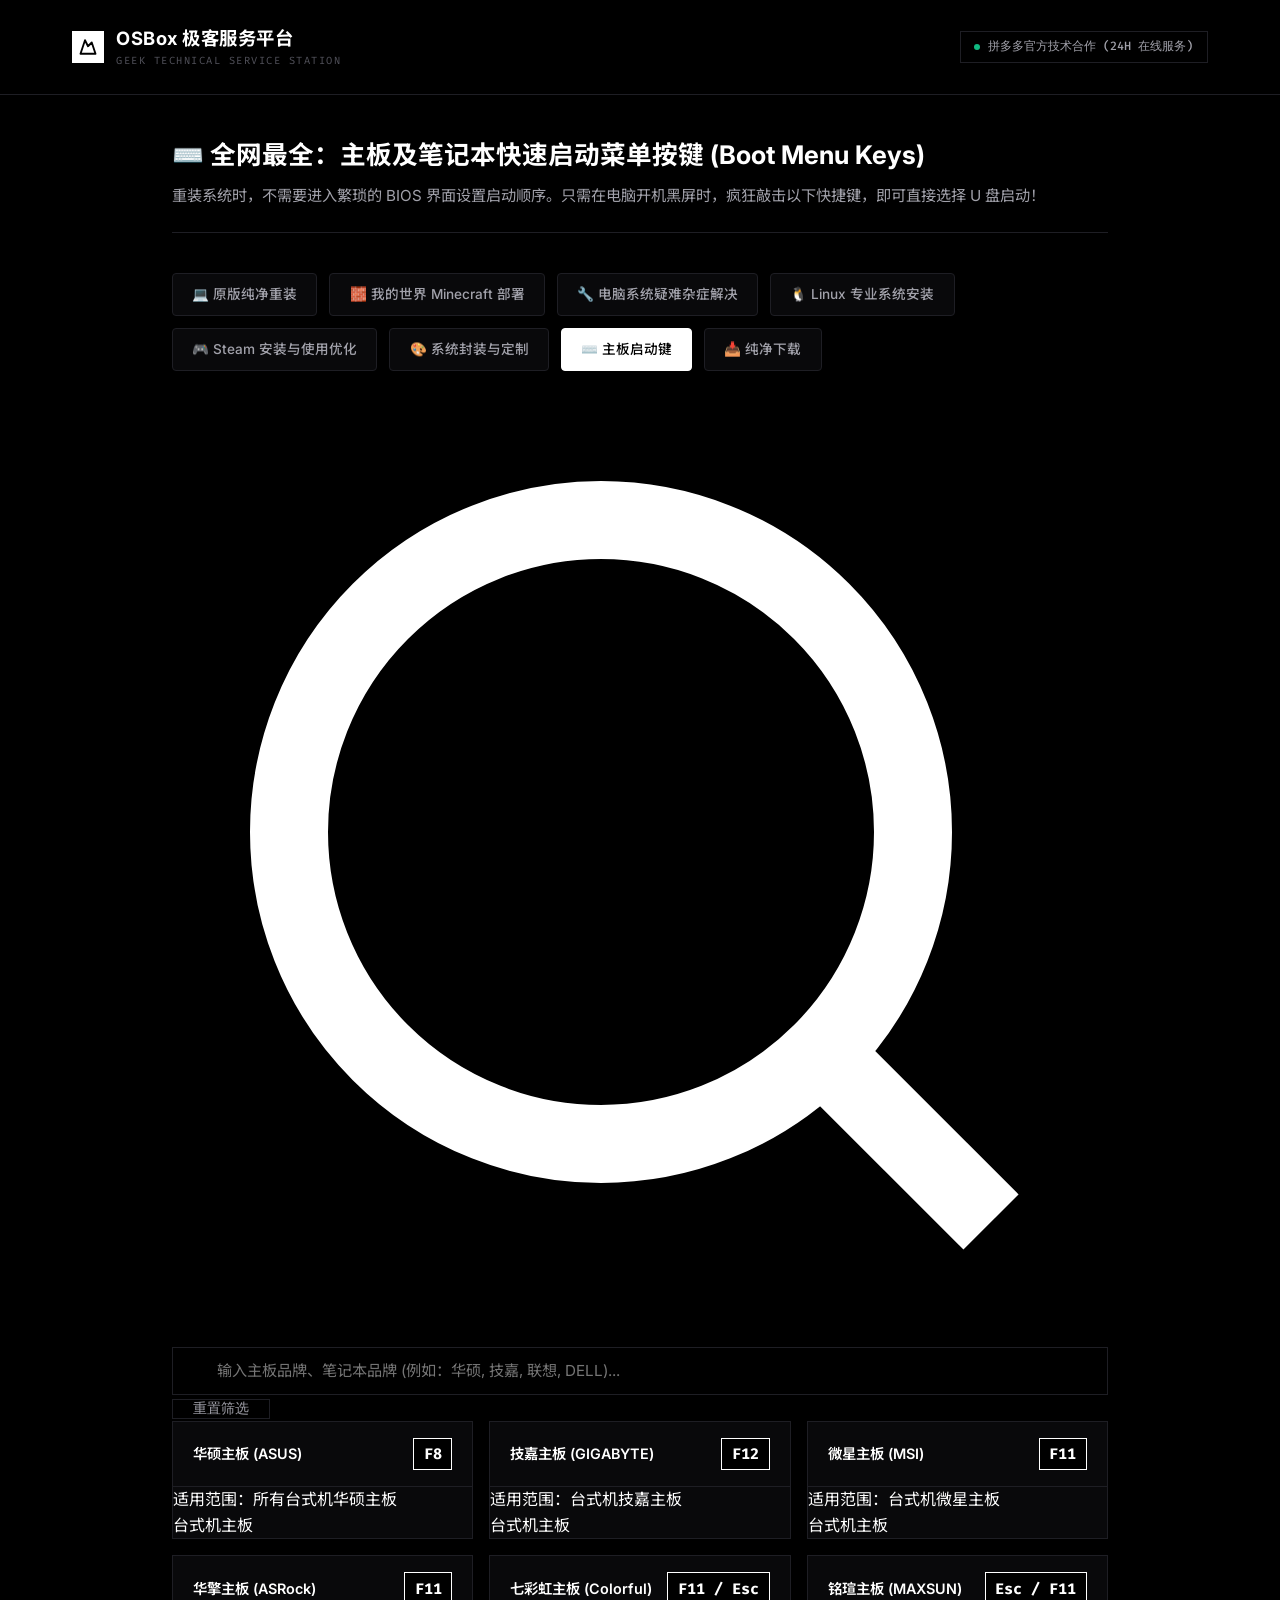
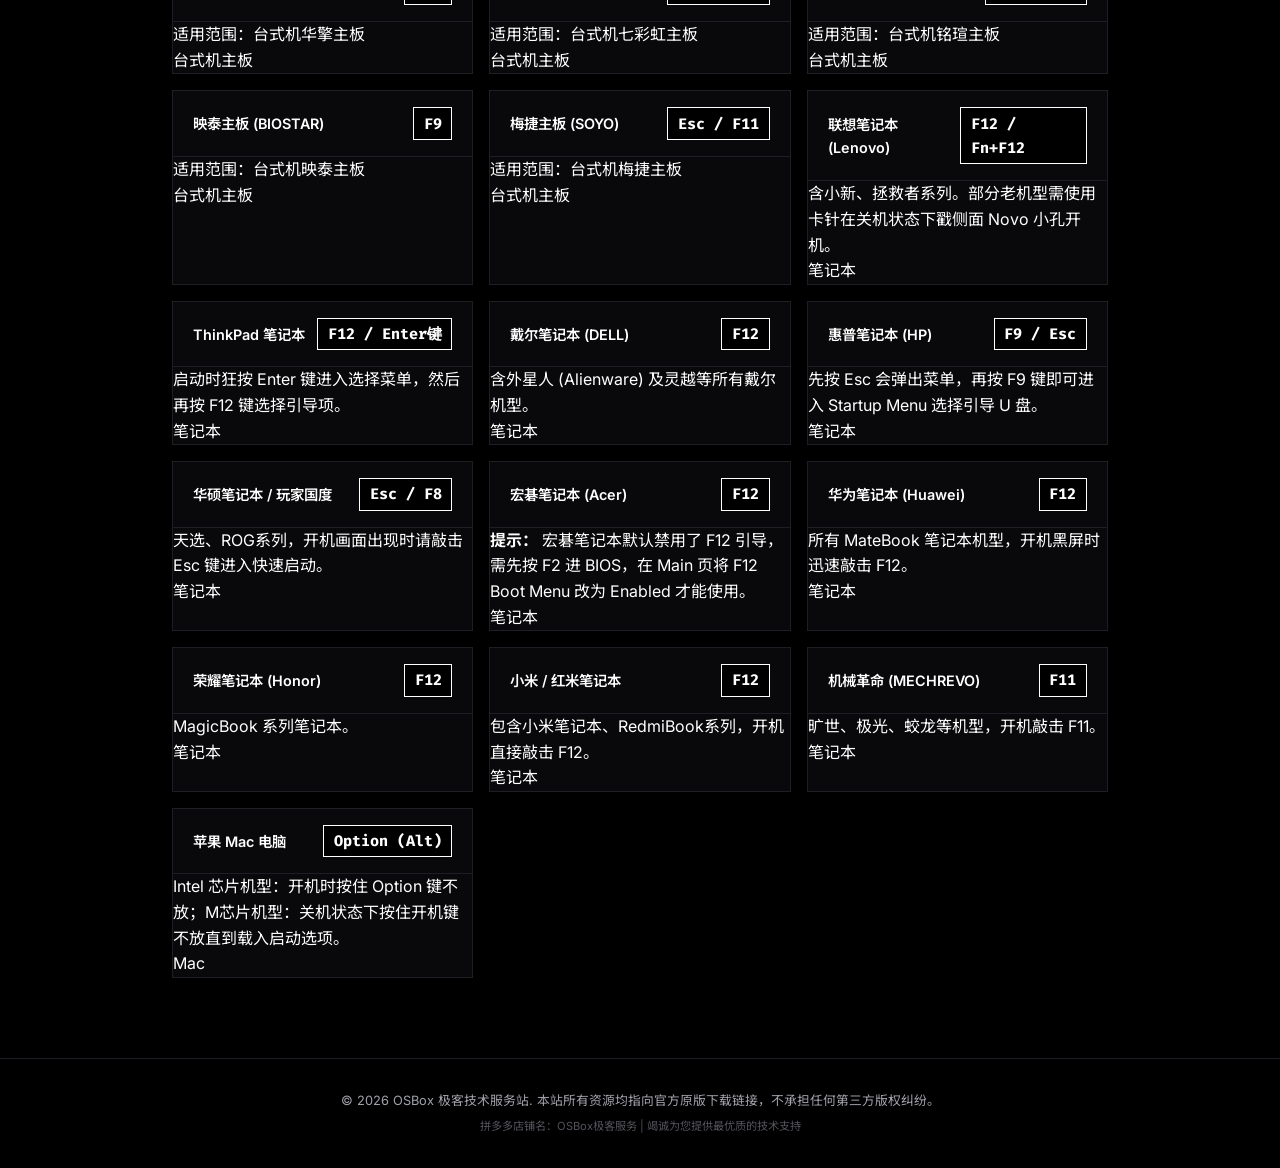
==== commit 4b0e4854: "fix: repair boot-keys page and downloads page layouts and active navigation item" ====
--- a/boot-keys.html
+++ b/boot-keys.html
@@ -44,9 +44,7 @@
             <div class="section-title">
                 <h2>⌨️ 全网最全：主板及笔记本快速启动菜单按键 (Boot Menu Keys)</h2>
                 <p class="subtitle">重装系统时，不需要进入繁琐的 BIOS 界面设置启动顺序。只需在电脑开机黑屏时，疯狂敲击以下快捷键，即可直接选择 U 盘启动！</p>
-            
-
-            
+            </div>
 
             <!-- 快捷商品导航 -->
             <div class="category-nav">
@@ -56,9 +54,9 @@
                 <a href="linux.html" class="category-nav-item">🐧 Linux 专业系统安装</a>
                 <a href="steam.html" class="category-nav-item">🎮 Steam 安装与使用优化</a>
                 <a href="custom.html" class="category-nav-item">🎨 系统封装与定制</a>
-                <a href="boot-keys.html" class="category-nav-item">⌨️ 主板启动键</a>
+                <a href="boot-keys.html" class="category-nav-item active">⌨️ 主板启动键</a>
                 <a href="downloads.html" class="category-nav-item">📥 纯净下载</a>
-            </div></div>
+            </div>
 
             <!-- 交互式搜索 -->
             <div class="search-box-container">
--- a/styles.css
+++ b/styles.css
@@ -161,6 +161,13 @@
     gap: 3rem;
     min-height: calc(100vh - 200px);
 }
+
+/* 当没有侧边栏时，app-container 自动为单栏 */
+.app-container:not(:has(.sidebar)) {
+    grid-template-columns: 1fr;
+    max-width: 1000px;
+}
+
 
 /* 5. 侧边导航栏 (Sidebar) */
 .sidebar {
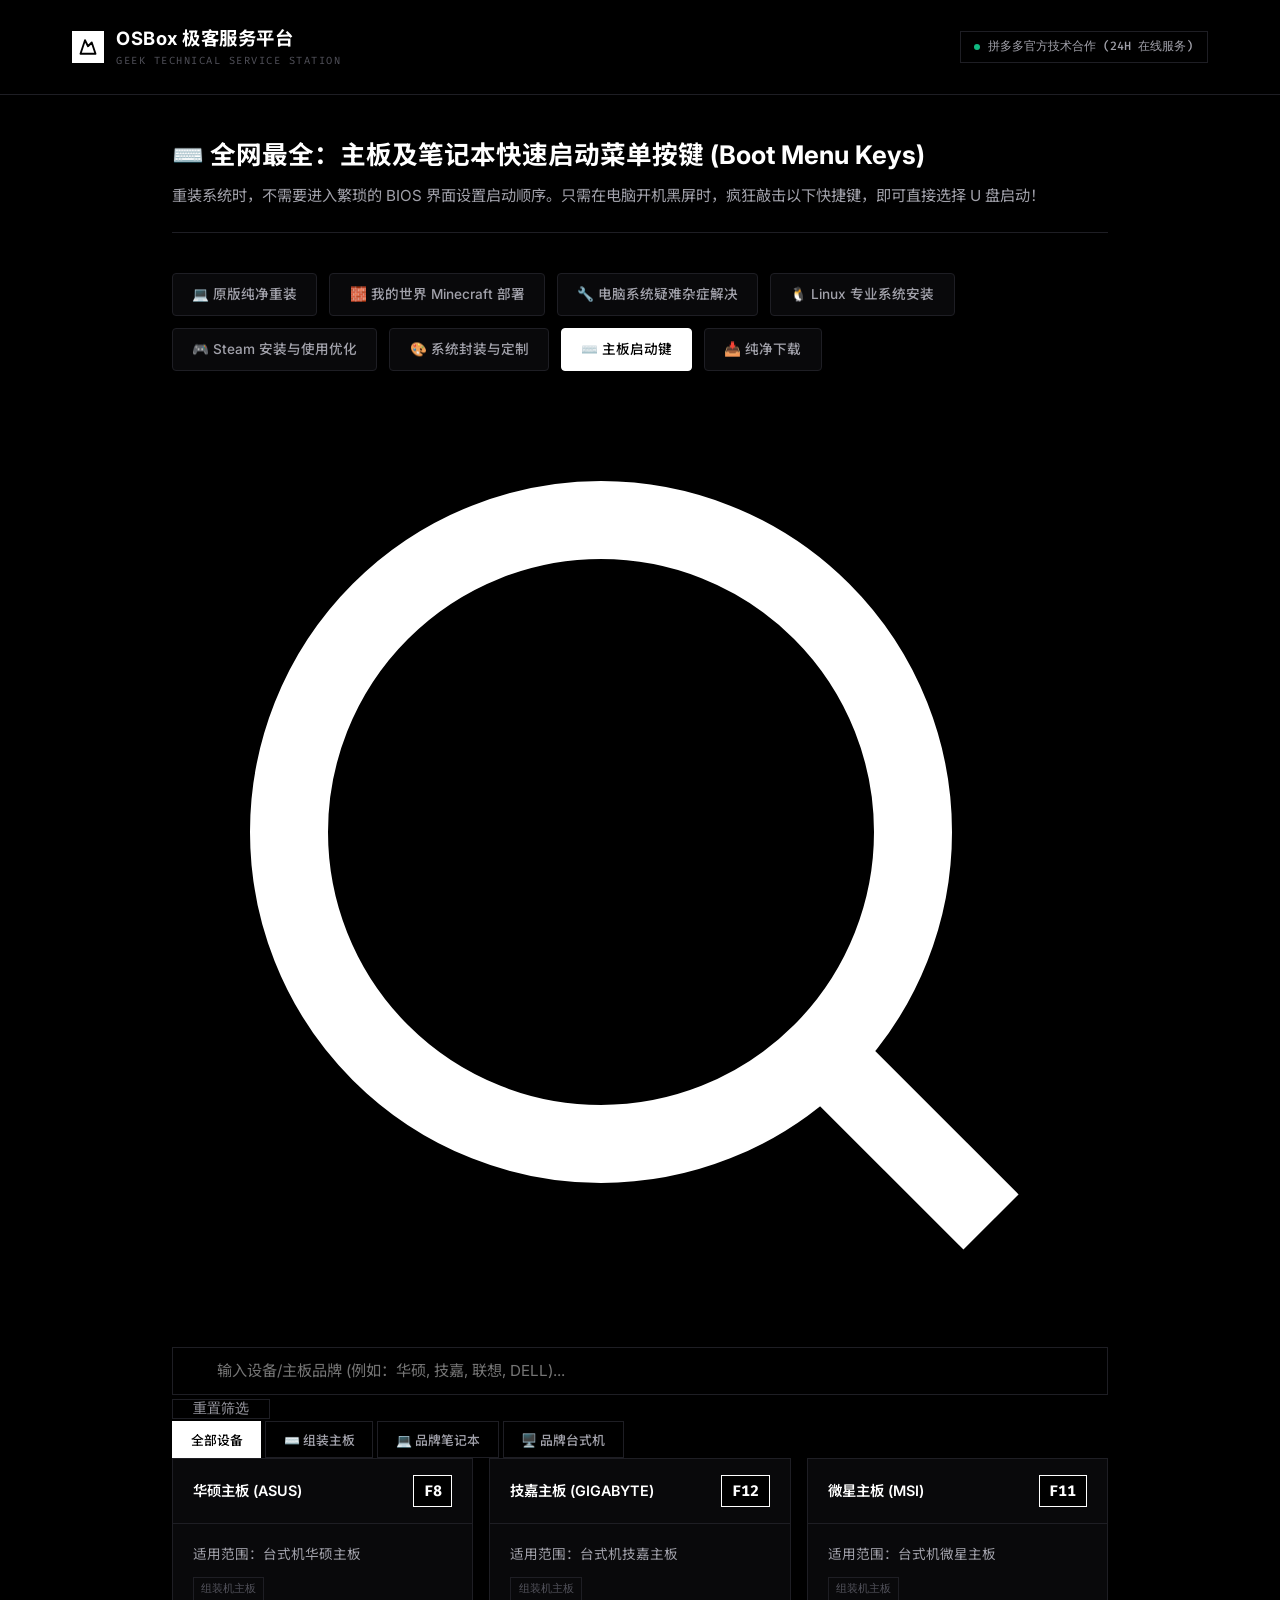
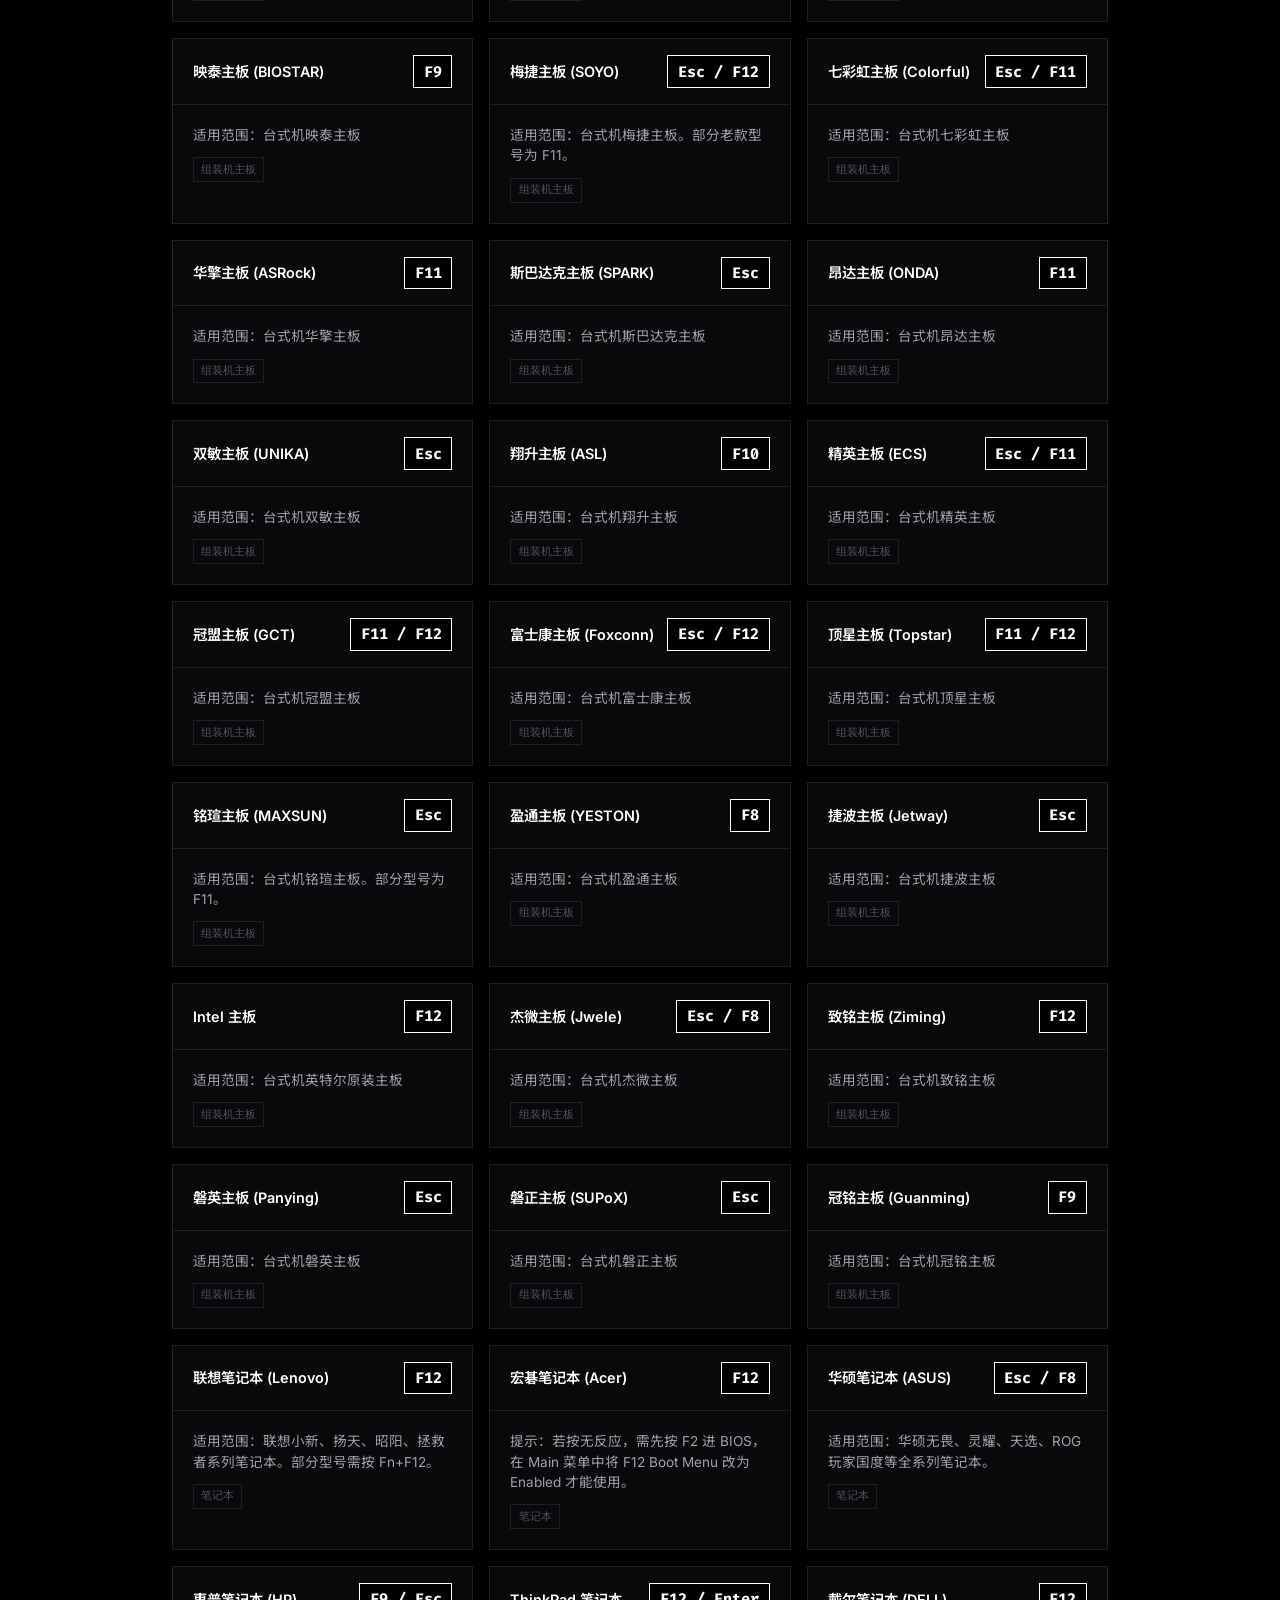
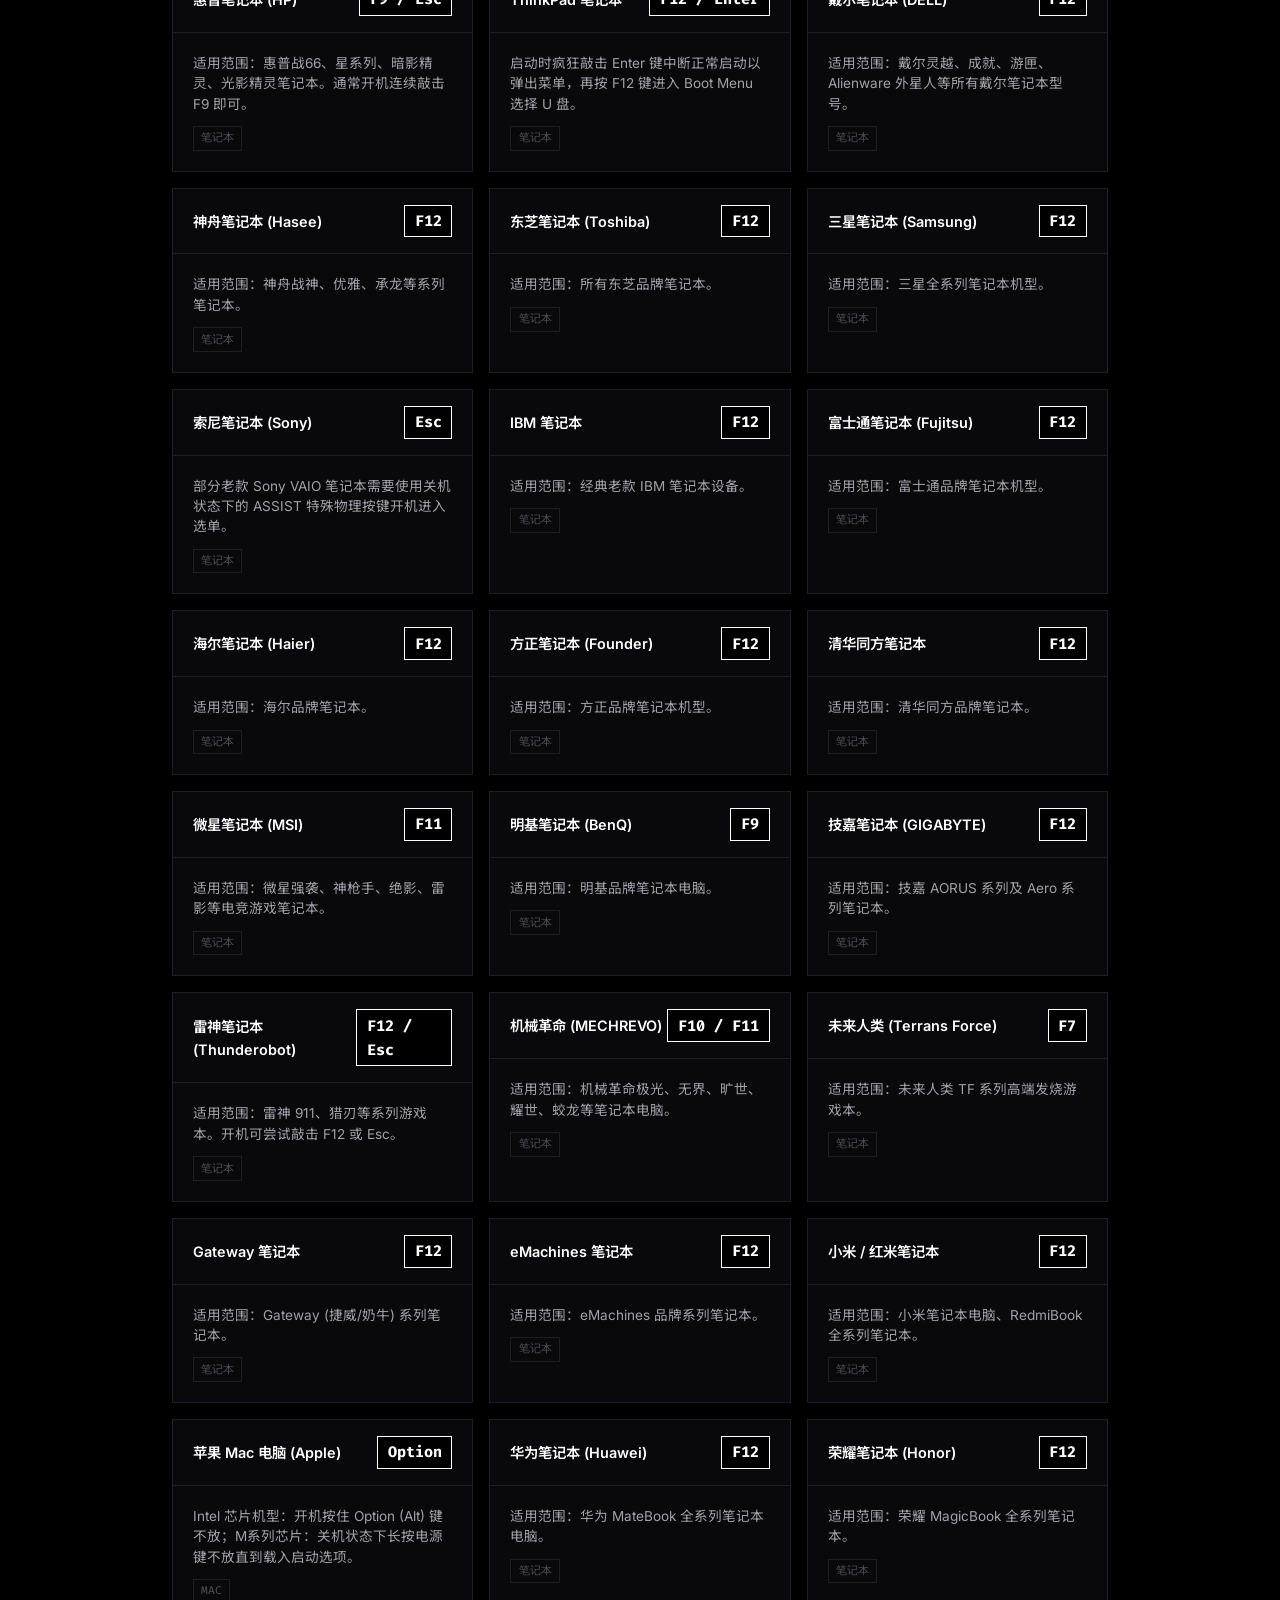
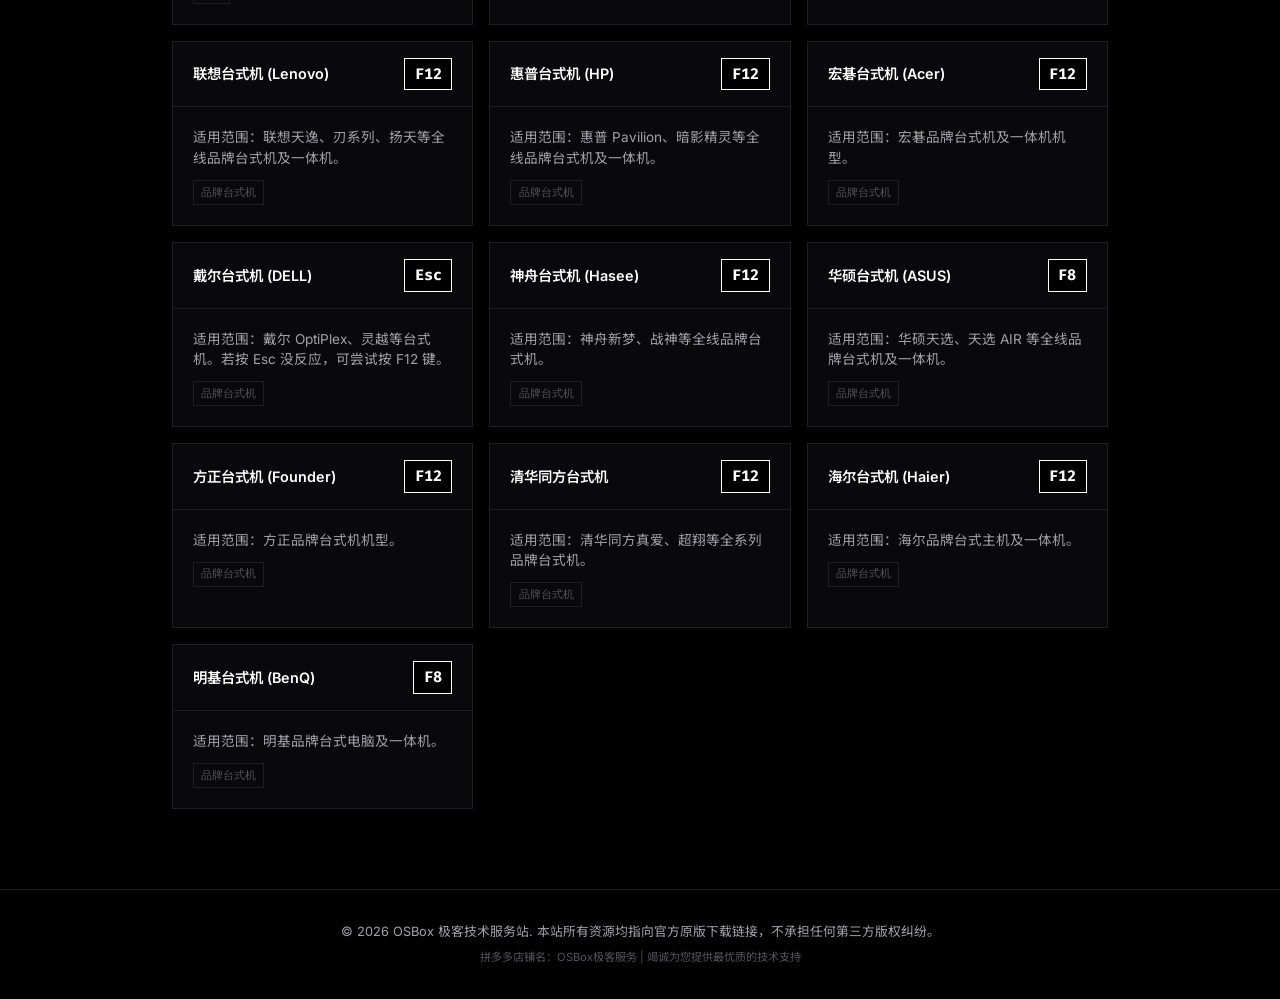
==== commit 6eaee0df: "fix: supplement all motherboard, laptop and desktop boot-keys, implement category filters, and repai" ====
--- a/boot-keys.html
+++ b/boot-keys.html
@@ -59,223 +59,695 @@
             </div>
 
             <!-- 交互式搜索 -->
+            <!-- 交互式搜索 -->
             <div class="search-box-container">
                 <div class="search-wrapper">
                     <svg viewBox="0 0 24 24" fill="none" stroke="currentColor" stroke-width="2" class="search-icon"><circle cx="11" cy="11" r="8"/><line x1="21" y1="21" x2="16.65" y2="16.65"/></svg>
-                    <input type="text" id="boot-key-search" placeholder="输入主板品牌、笔记本品牌 (例如：华硕, 技嘉, 联想, DELL)..." oninput="filterBootKeys()">
+                    <input type="text" id="boot-key-search" placeholder="输入设备/主板品牌 (例如：华硕, 技嘉, 联想, DELL)..." oninput="filterBootKeys()">
                 </div>
                 <button class="clear-search-btn" onclick="clearBootSearch()">重置筛选</button>
+            </div>
+
+            <!-- 分类过滤 Tab -->
+            <div class="boot-filter">
+                <button class="boot-filter-btn active" onclick="setBootCategory('all', this)">全部设备</button>
+                <button class="boot-filter-btn" onclick="setBootCategory('motherboard', this)">⌨️ 组装主板</button>
+                <button class="boot-filter-btn" onclick="setBootCategory('laptop', this)">💻 品牌笔记本</button>
+                <button class="boot-filter-btn" onclick="setBootCategory('desktop', this)">🖥️ 品牌台式机</button>
             </div>
 
             <div class="boot-keys-grid" id="boot-keys-container">
                 <!-- 组 1: 独立主板 -->
                 <div class="boot-card" data-category="motherboard" data-keywords="asus 华硕">
-                    <div class="boot-header mb-asus">
+                    <div class="boot-header">
                         <h3>华硕主板 (ASUS)</h3>
                         <span class="key-badge">F8</span>
                     </div>
                     <div class="boot-body">
-                        <p>适用范围：所有台式机华硕主板</p>
-                        <span class="card-tag">台式机主板</span>
+                        <p>适用范围：台式机华硕主板</p>
+                        <span class="card-tag">组装机主板</span>
                     </div>
                 </div>
 
                 <div class="boot-card" data-category="motherboard" data-keywords="gigabyte 技嘉">
-                    <div class="boot-header mb-gigabyte">
+                    <div class="boot-header">
                         <h3>技嘉主板 (GIGABYTE)</h3>
                         <span class="key-badge">F12</span>
                     </div>
                     <div class="boot-body">
                         <p>适用范围：台式机技嘉主板</p>
-                        <span class="card-tag">台式机主板</span>
-                    </div>
-                </div>
-
-                <div class="boot-card" data-category="motherboard" data-keywords="msi 微星 msi">
-                    <div class="boot-header mb-msi">
+                        <span class="card-tag">组装机主板</span>
+                    </div>
+                </div>
+
+                <div class="boot-card" data-category="motherboard" data-keywords="msi 微星">
+                    <div class="boot-header">
                         <h3>微星主板 (MSI)</h3>
                         <span class="key-badge">F11</span>
                     </div>
                     <div class="boot-body">
                         <p>适用范围：台式机微星主板</p>
-                        <span class="card-tag">台式机主板</span>
+                        <span class="card-tag">组装机主板</span>
+                    </div>
+                </div>
+
+                <div class="boot-card" data-category="motherboard" data-keywords="biostar 映泰">
+                    <div class="boot-header">
+                        <h3>映泰主板 (BIOSTAR)</h3>
+                        <span class="key-badge">F9</span>
+                    </div>
+                    <div class="boot-body">
+                        <p>适用范围：台式机映泰主板</p>
+                        <span class="card-tag">组装机主板</span>
+                    </div>
+                </div>
+
+                <div class="boot-card" data-category="motherboard" data-keywords="soyo 梅捷">
+                    <div class="boot-header">
+                        <h3>梅捷主板 (SOYO)</h3>
+                        <span class="key-badge">Esc / F12</span>
+                    </div>
+                    <div class="boot-body">
+                        <p>适用范围：台式机梅捷主板。部分老款型号为 F11。</p>
+                        <span class="card-tag">组装机主板</span>
+                    </div>
+                </div>
+
+                <div class="boot-card" data-category="motherboard" data-keywords="colorful 七彩虹">
+                    <div class="boot-header">
+                        <h3>七彩虹主板 (Colorful)</h3>
+                        <span class="key-badge">Esc / F11</span>
+                    </div>
+                    <div class="boot-body">
+                        <p>适用范围：台式机七彩虹主板</p>
+                        <span class="card-tag">组装机主板</span>
                     </div>
                 </div>
 
                 <div class="boot-card" data-category="motherboard" data-keywords="asrock 华擎">
-                    <div class="boot-header mb-asrock">
+                    <div class="boot-header">
                         <h3>华擎主板 (ASRock)</h3>
                         <span class="key-badge">F11</span>
                     </div>
                     <div class="boot-body">
                         <p>适用范围：台式机华擎主板</p>
-                        <span class="card-tag">台式机主板</span>
-                    </div>
-                </div>
-
-                <div class="boot-card" data-category="motherboard" data-keywords="colorful 七彩虹">
-                    <div class="boot-header mb-colorful">
-                        <h3>七彩虹主板 (Colorful)</h3>
-                        <span class="key-badge">F11 / Esc</span>
-                    </div>
-                    <div class="boot-body">
-                        <p>适用范围：台式机七彩虹主板</p>
-                        <span class="card-tag">台式机主板</span>
+                        <span class="card-tag">组装机主板</span>
+                    </div>
+                </div>
+
+                <div class="boot-card" data-category="motherboard" data-keywords="spark 斯巴达克">
+                    <div class="boot-header">
+                        <h3>斯巴达克主板 (SPARK)</h3>
+                        <span class="key-badge">Esc</span>
+                    </div>
+                    <div class="boot-body">
+                        <p>适用范围：台式机斯巴达克主板</p>
+                        <span class="card-tag">组装机主板</span>
+                    </div>
+                </div>
+
+                <div class="boot-card" data-category="motherboard" data-keywords="onda 昂达">
+                    <div class="boot-header">
+                        <h3>昂达主板 (ONDA)</h3>
+                        <span class="key-badge">F11</span>
+                    </div>
+                    <div class="boot-body">
+                        <p>适用范围：台式机昂达主板</p>
+                        <span class="card-tag">组装机主板</span>
+                    </div>
+                </div>
+
+                <div class="boot-card" data-category="motherboard" data-keywords="unika 双敏">
+                    <div class="boot-header">
+                        <h3>双敏主板 (UNIKA)</h3>
+                        <span class="key-badge">Esc</span>
+                    </div>
+                    <div class="boot-body">
+                        <p>适用范围：台式机双敏主板</p>
+                        <span class="card-tag">组装机主板</span>
+                    </div>
+                </div>
+
+                <div class="boot-card" data-category="motherboard" data-keywords="asl 翔升">
+                    <div class="boot-header">
+                        <h3>翔升主板 (ASL)</h3>
+                        <span class="key-badge">F10</span>
+                    </div>
+                    <div class="boot-body">
+                        <p>适用范围：台式机翔升主板</p>
+                        <span class="card-tag">组装机主板</span>
+                    </div>
+                </div>
+
+                <div class="boot-card" data-category="motherboard" data-keywords="ecs 精英">
+                    <div class="boot-header">
+                        <h3>精英主板 (ECS)</h3>
+                        <span class="key-badge">Esc / F11</span>
+                    </div>
+                    <div class="boot-body">
+                        <p>适用范围：台式机精英主板</p>
+                        <span class="card-tag">组装机主板</span>
+                    </div>
+                </div>
+
+                <div class="boot-card" data-category="motherboard" data-keywords="gct 冠盟">
+                    <div class="boot-header">
+                        <h3>冠盟主板 (GCT)</h3>
+                        <span class="key-badge">F11 / F12</span>
+                    </div>
+                    <div class="boot-body">
+                        <p>适用范围：台式机冠盟主板</p>
+                        <span class="card-tag">组装机主板</span>
+                    </div>
+                </div>
+
+                <div class="boot-card" data-category="motherboard" data-keywords="foxconn 富士康">
+                    <div class="boot-header">
+                        <h3>富士康主板 (Foxconn)</h3>
+                        <span class="key-badge">Esc / F12</span>
+                    </div>
+                    <div class="boot-body">
+                        <p>适用范围：台式机富士康主板</p>
+                        <span class="card-tag">组装机主板</span>
+                    </div>
+                </div>
+
+                <div class="boot-card" data-category="motherboard" data-keywords="topstar 顶星">
+                    <div class="boot-header">
+                        <h3>顶星主板 (Topstar)</h3>
+                        <span class="key-badge">F11 / F12</span>
+                    </div>
+                    <div class="boot-body">
+                        <p>适用范围：台式机顶星主板</p>
+                        <span class="card-tag">组装机主板</span>
                     </div>
                 </div>
 
                 <div class="boot-card" data-category="motherboard" data-keywords="maxsun 铭瑄">
-                    <div class="boot-header mb-maxsun">
+                    <div class="boot-header">
                         <h3>铭瑄主板 (MAXSUN)</h3>
-                        <span class="key-badge">Esc / F11</span>
-                    </div>
-                    <div class="boot-body">
-                        <p>适用范围：台式机铭瑄主板</p>
-                        <span class="card-tag">台式机主板</span>
-                    </div>
-                </div>
-
-                <div class="boot-card" data-category="motherboard" data-keywords="biostar 映泰">
-                    <div class="boot-header mb-biostar">
-                        <h3>映泰主板 (BIOSTAR)</h3>
+                        <span class="key-badge">Esc</span>
+                    </div>
+                    <div class="boot-body">
+                        <p>适用范围：台式机铭瑄主板。部分型号为 F11。</p>
+                        <span class="card-tag">组装机主板</span>
+                    </div>
+                </div>
+
+                <div class="boot-card" data-category="motherboard" data-keywords="yeston 盈通">
+                    <div class="boot-header">
+                        <h3>盈通主板 (YESTON)</h3>
+                        <span class="key-badge">F8</span>
+                    </div>
+                    <div class="boot-body">
+                        <p>适用范围：台式机盈通主板</p>
+                        <span class="card-tag">组装机主板</span>
+                    </div>
+                </div>
+
+                <div class="boot-card" data-category="motherboard" data-keywords="jetway 捷波">
+                    <div class="boot-header">
+                        <h3>捷波主板 (Jetway)</h3>
+                        <span class="key-badge">Esc</span>
+                    </div>
+                    <div class="boot-body">
+                        <p>适用范围：台式机捷波主板</p>
+                        <span class="card-tag">组装机主板</span>
+                    </div>
+                </div>
+
+                <div class="boot-card" data-category="motherboard" data-keywords="intel 英特尔">
+                    <div class="boot-header">
+                        <h3>Intel 主板</h3>
+                        <span class="key-badge">F12</span>
+                    </div>
+                    <div class="boot-body">
+                        <p>适用范围：台式机英特尔原装主板</p>
+                        <span class="card-tag">组装机主板</span>
+                    </div>
+                </div>
+
+                <div class="boot-card" data-category="motherboard" data-keywords="jwele 杰微">
+                    <div class="boot-header">
+                        <h3>杰微主板 (Jwele)</h3>
+                        <span class="key-badge">Esc / F8</span>
+                    </div>
+                    <div class="boot-body">
+                        <p>适用范围：台式机杰微主板</p>
+                        <span class="card-tag">组装机主板</span>
+                    </div>
+                </div>
+
+                <div class="boot-card" data-category="motherboard" data-keywords="ziming 致铭">
+                    <div class="boot-header">
+                        <h3>致铭主板 (Ziming)</h3>
+                        <span class="key-badge">F12</span>
+                    </div>
+                    <div class="boot-body">
+                        <p>适用范围：台式机致铭主板</p>
+                        <span class="card-tag">组装机主板</span>
+                    </div>
+                </div>
+
+                <div class="boot-card" data-category="motherboard" data-keywords="panying 磐英">
+                    <div class="boot-header">
+                        <h3>磐英主板 (Panying)</h3>
+                        <span class="key-badge">Esc</span>
+                    </div>
+                    <div class="boot-body">
+                        <p>适用范围：台式机磐英主板</p>
+                        <span class="card-tag">组装机主板</span>
+                    </div>
+                </div>
+
+                <div class="boot-card" data-category="motherboard" data-keywords="supox 磐正">
+                    <div class="boot-header">
+                        <h3>磐正主板 (SUPoX)</h3>
+                        <span class="key-badge">Esc</span>
+                    </div>
+                    <div class="boot-body">
+                        <p>适用范围：台式机磐正主板</p>
+                        <span class="card-tag">组装机主板</span>
+                    </div>
+                </div>
+
+                <div class="boot-card" data-category="motherboard" data-keywords="guanming 冠铭">
+                    <div class="boot-header">
+                        <h3>冠铭主板 (Guanming)</h3>
                         <span class="key-badge">F9</span>
                     </div>
                     <div class="boot-body">
-                        <p>适用范围：台式机映泰主板</p>
-                        <span class="card-tag">台式机主板</span>
-                    </div>
-                </div>
-
-                <div class="boot-card" data-category="motherboard" data-keywords="soyo 梅捷">
-                    <div class="boot-header mb-soyo">
-                        <h3>梅捷主板 (SOYO)</h3>
-                        <span class="key-badge">Esc / F11</span>
-                    </div>
-                    <div class="boot-body">
-                        <p>适用范围：台式机梅捷主板</p>
-                        <span class="card-tag">台式机主板</span>
-                    </div>
-                </div>
-
-                <!-- 组 2: 笔记本电脑 -->
-                <div class="boot-card" data-category="laptop" data-keywords="lenovo 联想 lenovo xiaoxin 小新 savior 拯救者">
-                    <div class="boot-header lp-lenovo">
+                        <p>适用范围：台式机冠铭主板</p>
+                        <span class="card-tag">组装机主板</span>
+                    </div>
+                </div>
+
+                <!-- 组 2: 品牌笔记本 -->
+                <div class="boot-card" data-category="laptop" data-keywords="lenovo 联想 xiaoxin 小新 savior 拯救者">
+                    <div class="boot-header">
                         <h3>联想笔记本 (Lenovo)</h3>
-                        <span class="key-badge">F12 / Fn+F12</span>
-                    </div>
-                    <div class="boot-body">
-                        <p>含小新、拯救者系列。部分老机型需使用卡针在关机状态下戳侧面 Novo 小孔开机。</p>
-                        <span class="card-tag">笔记本</span>
-                    </div>
-                </div>
-
-                <div class="boot-card" data-category="laptop" data-keywords="thinkpad 联想 thinkpad 思考本">
-                    <div class="boot-header lp-thinkpad">
-                        <h3>ThinkPad 笔记本</h3>
-                        <span class="key-badge">F12 / Enter键</span>
-                    </div>
-                    <div class="boot-body">
-                        <p>启动时狂按 Enter 键进入选择菜单，然后再按 F12 键选择引导项。</p>
-                        <span class="card-tag">笔记本</span>
-                    </div>
-                </div>
-
-                <div class="boot-card" data-category="laptop" data-keywords="dell 戴尔 dell inspiron g3 g5 g15 alienware 外星人">
-                    <div class="boot-header lp-dell">
-                        <h3>戴尔笔记本 (DELL)</h3>
-                        <span class="key-badge">F12</span>
-                    </div>
-                    <div class="boot-body">
-                        <p>含外星人 (Alienware) 及灵越等所有戴尔机型。</p>
-                        <span class="card-tag">笔记本</span>
-                    </div>
-                </div>
-
-                <div class="boot-card" data-category="laptop" data-keywords="hp 惠普 hp star 暗影精灵 光影精灵 pavilion戰66">
-                    <div class="boot-header lp-hp">
+                        <span class="key-badge">F12</span>
+                    </div>
+                    <div class="boot-body">
+                        <p>适用范围：联想小新、扬天、昭阳、拯救者系列笔记本。部分型号需按 Fn+F12。</p>
+                        <span class="card-tag">笔记本</span>
+                    </div>
+                </div>
+
+                <div class="boot-card" data-category="laptop" data-keywords="acer 宏碁">
+                    <div class="boot-header">
+                        <h3>宏碁笔记本 (Acer)</h3>
+                        <span class="key-badge">F12</span>
+                    </div>
+                    <div class="boot-body">
+                        <p>提示：若按无反应，需先按 F2 进 BIOS，在 Main 菜单中将 F12 Boot Menu 改为 Enabled 才能使用。</p>
+                        <span class="card-tag">笔记本</span>
+                    </div>
+                </div>
+
+                <div class="boot-card" data-category="laptop" data-keywords="asus 华硕 rog 玩家国度 tianxuan 天选">
+                    <div class="boot-header">
+                        <h3>华硕笔记本 (ASUS)</h3>
+                        <span class="key-badge">Esc / F8</span>
+                    </div>
+                    <div class="boot-body">
+                        <p>适用范围：华硕无畏、灵耀、天选、ROG 玩家国度等全系列笔记本。</p>
+                        <span class="card-tag">笔记本</span>
+                    </div>
+                </div>
+
+                <div class="boot-card" data-category="laptop" data-keywords="hp 惠普">
+                    <div class="boot-header">
                         <h3>惠普笔记本 (HP)</h3>
                         <span class="key-badge">F9 / Esc</span>
                     </div>
                     <div class="boot-body">
-                        <p>先按 Esc 会弹出菜单，再按 F9 键即可进入 Startup Menu 选择引导 U 盘。</p>
-                        <span class="card-tag">笔记本</span>
-                    </div>
-                </div>
-
-                <div class="boot-card" data-category="laptop" data-keywords="asus 华硕 asus rog 玩家国度 tianxuan 天选 aotian 飞行堡垒">
-                    <div class="boot-header lp-asus">
-                        <h3>华硕笔记本 / 玩家国度</h3>
-                        <span class="key-badge">Esc / F8</span>
-                    </div>
-                    <div class="boot-body">
-                        <p>天选、ROG系列，开机画面出现时请敲击 Esc 键进入快速启动。</p>
-                        <span class="card-tag">笔记本</span>
-                    </div>
-                </div>
-
-                <div class="boot-card" data-category="laptop" data-keywords="acer 宏碁 acer 传奇 helios">
-                    <div class="boot-header lp-acer">
-                        <h3>宏碁笔记本 (Acer)</h3>
-                        <span class="key-badge">F12</span>
-                    </div>
-                    <div class="boot-body">
-                        <p><b>提示：</b> 宏碁笔记本默认禁用了 F12 引导，需先按 F2 进 BIOS，在 Main 页将 F12 Boot Menu 改为 Enabled 才能使用。</p>
-                        <span class="card-tag">笔记本</span>
+                        <p>适用范围：惠普战66、星系列、暗影精灵、光影精灵笔记本。通常开机连续敲击 F9 即可。</p>
+                        <span class="card-tag">笔记本</span>
+                    </div>
+                </div>
+
+                <div class="boot-card" data-category="laptop" data-keywords="thinkpad 思考本 联想">
+                    <div class="boot-header">
+                        <h3>ThinkPad 笔记本</h3>
+                        <span class="key-badge">F12 / Enter</span>
+                    </div>
+                    <div class="boot-body">
+                        <p>启动时疯狂敲击 Enter 键中断正常启动以弹出菜单，再按 F12 键进入 Boot Menu 选择 U 盘。</p>
+                        <span class="card-tag">笔记本</span>
+                    </div>
+                </div>
+
+                <div class="boot-card" data-category="laptop" data-keywords="dell 戴尔 alienware 外星人">
+                    <div class="boot-header">
+                        <h3>戴尔笔记本 (DELL)</h3>
+                        <span class="key-badge">F12</span>
+                    </div>
+                    <div class="boot-body">
+                        <p>适用范围：戴尔灵越、成就、游匣、Alienware 外星人等所有戴尔笔记本型号。</p>
+                        <span class="card-tag">笔记本</span>
+                    </div>
+                </div>
+
+                <div class="boot-card" data-category="laptop" data-keywords="hasee 神舟">
+                    <div class="boot-header">
+                        <h3>神舟笔记本 (Hasee)</h3>
+                        <span class="key-badge">F12</span>
+                    </div>
+                    <div class="boot-body">
+                        <p>适用范围：神舟战神、优雅、承龙等系列笔记本。</p>
+                        <span class="card-tag">笔记本</span>
+                    </div>
+                </div>
+
+                <div class="boot-card" data-category="laptop" data-keywords="toshiba 东芝">
+                    <div class="boot-header">
+                        <h3>东芝笔记本 (Toshiba)</h3>
+                        <span class="key-badge">F12</span>
+                    </div>
+                    <div class="boot-body">
+                        <p>适用范围：所有东芝品牌笔记本。</p>
+                        <span class="card-tag">笔记本</span>
+                    </div>
+                </div>
+
+                <div class="boot-card" data-category="laptop" data-keywords="samsung 三星">
+                    <div class="boot-header">
+                        <h3>三星笔记本 (Samsung)</h3>
+                        <span class="key-badge">F12</span>
+                    </div>
+                    <div class="boot-body">
+                        <p>适用范围：三星全系列笔记本机型。</p>
+                        <span class="card-tag">笔记本</span>
+                    </div>
+                </div>
+
+                <div class="boot-card" data-category="laptop" data-keywords="sony 索尼 vaio">
+                    <div class="boot-header">
+                        <h3>索尼笔记本 (Sony)</h3>
+                        <span class="key-badge">Esc</span>
+                    </div>
+                    <div class="boot-body">
+                        <p>部分老款 Sony VAIO 笔记本需要使用关机状态下的 ASSIST 特殊物理按键开机进入选单。</p>
+                        <span class="card-tag">笔记本</span>
+                    </div>
+                </div>
+
+                <div class="boot-card" data-category="laptop" data-keywords="ibm">
+                    <div class="boot-header">
+                        <h3>IBM 笔记本</h3>
+                        <span class="key-badge">F12</span>
+                    </div>
+                    <div class="boot-body">
+                        <p>适用范围：经典老款 IBM 笔记本设备。</p>
+                        <span class="card-tag">笔记本</span>
+                    </div>
+                </div>
+
+                <div class="boot-card" data-category="laptop" data-keywords="fujitsu 富士通">
+                    <div class="boot-header">
+                        <h3>富士通笔记本 (Fujitsu)</h3>
+                        <span class="key-badge">F12</span>
+                    </div>
+                    <div class="boot-body">
+                        <p>适用范围：富士通品牌笔记本机型。</p>
+                        <span class="card-tag">笔记本</span>
+                    </div>
+                </div>
+
+                <div class="boot-card" data-category="laptop" data-keywords="haier 海尔">
+                    <div class="boot-header">
+                        <h3>海尔笔记本 (Haier)</h3>
+                        <span class="key-badge">F12</span>
+                    </div>
+                    <div class="boot-body">
+                        <p>适用范围：海尔品牌笔记本。</p>
+                        <span class="card-tag">笔记本</span>
+                    </div>
+                </div>
+
+                <div class="boot-card" data-category="laptop" data-keywords="founder 方正">
+                    <div class="boot-header">
+                        <h3>方正笔记本 (Founder)</h3>
+                        <span class="key-badge">F12</span>
+                    </div>
+                    <div class="boot-body">
+                        <p>适用范围：方正品牌笔记本机型。</p>
+                        <span class="card-tag">笔记本</span>
+                    </div>
+                </div>
+
+                <div class="boot-card" data-category="laptop" data-keywords="tongfang 清华同方">
+                    <div class="boot-header">
+                        <h3>清华同方笔记本</h3>
+                        <span class="key-badge">F12</span>
+                    </div>
+                    <div class="boot-body">
+                        <p>适用范围：清华同方品牌笔记本。</p>
+                        <span class="card-tag">笔记本</span>
+                    </div>
+                </div>
+
+                <div class="boot-card" data-category="laptop" data-keywords="msi 微星">
+                    <div class="boot-header">
+                        <h3>微星笔记本 (MSI)</h3>
+                        <span class="key-badge">F11</span>
+                    </div>
+                    <div class="boot-body">
+                        <p>适用范围：微星强袭、神枪手、绝影、雷影等电竞游戏笔记本。</p>
+                        <span class="card-tag">笔记本</span>
+                    </div>
+                </div>
+
+                <div class="boot-card" data-category="laptop" data-keywords="benq 明基">
+                    <div class="boot-header">
+                        <h3>明基笔记本 (BenQ)</h3>
+                        <span class="key-badge">F9</span>
+                    </div>
+                    <div class="boot-body">
+                        <p>适用范围：明基品牌笔记本电脑。</p>
+                        <span class="card-tag">笔记本</span>
+                    </div>
+                </div>
+
+                <div class="boot-card" data-category="laptop" data-keywords="gigabyte 技嘉 aorus">
+                    <div class="boot-header">
+                        <h3>技嘉笔记本 (GIGABYTE)</h3>
+                        <span class="key-badge">F12</span>
+                    </div>
+                    <div class="boot-body">
+                        <p>适用范围：技嘉 AORUS 系列及 Aero 系列笔记本。</p>
+                        <span class="card-tag">笔记本</span>
+                    </div>
+                </div>
+
+                <div class="boot-card" data-category="laptop" data-keywords="thunderobot 雷神">
+                    <div class="boot-header">
+                        <h3>雷神笔记本 (Thunderobot)</h3>
+                        <span class="key-badge">F12 / Esc</span>
+                    </div>
+                    <div class="boot-body">
+                        <p>适用范围：雷神 911、猎刃等系列游戏本。开机可尝试敲击 F12 或 Esc。</p>
+                        <span class="card-tag">笔记本</span>
+                    </div>
+                </div>
+
+                <div class="boot-card" data-category="laptop" data-keywords="mechrevo 机械革命">
+                    <div class="boot-header">
+                        <h3>机械革命 (MECHREVO)</h3>
+                        <span class="key-badge">F10 / F11</span>
+                    </div>
+                    <div class="boot-body">
+                        <p>适用范围：机械革命极光、无界、旷世、耀世、蛟龙等笔记本电脑。</p>
+                        <span class="card-tag">笔记本</span>
+                    </div>
+                </div>
+
+                <div class="boot-card" data-category="laptop" data-keywords="terrans force tf 未来人类">
+                    <div class="boot-header">
+                        <h3>未来人类 (Terrans Force)</h3>
+                        <span class="key-badge">F7</span>
+                    </div>
+                    <div class="boot-body">
+                        <p>适用范围：未来人类 TF 系列高端发烧游戏本。</p>
+                        <span class="card-tag">笔记本</span>
+                    </div>
+                </div>
+
+                <div class="boot-card" data-category="laptop" data-keywords="gateway 捷威 奶牛">
+                    <div class="boot-header">
+                        <h3>Gateway 笔记本</h3>
+                        <span class="key-badge">F12</span>
+                    </div>
+                    <div class="boot-body">
+                        <p>适用范围：Gateway (捷威/奶牛) 系列笔记本。</p>
+                        <span class="card-tag">笔记本</span>
+                    </div>
+                </div>
+
+                <div class="boot-card" data-category="laptop" data-keywords="emachines">
+                    <div class="boot-header">
+                        <h3>eMachines 笔记本</h3>
+                        <span class="key-badge">F12</span>
+                    </div>
+                    <div class="boot-body">
+                        <p>适用范围：eMachines 品牌系列笔记本。</p>
+                        <span class="card-tag">笔记本</span>
+                    </div>
+                </div>
+
+                <div class="boot-card" data-category="laptop" data-keywords="xiaomi 小米 redmibook 红米">
+                    <div class="boot-header">
+                        <h3>小米 / 红米笔记本</h3>
+                        <span class="key-badge">F12</span>
+                    </div>
+                    <div class="boot-body">
+                        <p>适用范围：小米笔记本电脑、RedmiBook 全系列笔记本。</p>
+                        <span class="card-tag">笔记本</span>
+                    </div>
+                </div>
+
+                <div class="boot-card" data-category="laptop" data-keywords="apple 苹果 macbook pro mini imac">
+                    <div class="boot-header">
+                        <h3>苹果 Mac 电脑 (Apple)</h3>
+                        <span class="key-badge">Option</span>
+                    </div>
+                    <div class="boot-body">
+                        <p>Intel 芯片机型：开机按住 Option (Alt) 键不放；M系列芯片：关机状态下长按电源键不放直到载入启动选项。</p>
+                        <span class="card-tag">Mac</span>
                     </div>
                 </div>
 
                 <div class="boot-card" data-category="laptop" data-keywords="huawei 华为 matebook">
-                    <div class="boot-header lp-huawei">
+                    <div class="boot-header">
                         <h3>华为笔记本 (Huawei)</h3>
                         <span class="key-badge">F12</span>
                     </div>
                     <div class="boot-body">
-                        <p>所有 MateBook 笔记本机型，开机黑屏时迅速敲击 F12。</p>
+                        <p>适用范围：华为 MateBook 全系列笔记本电脑。</p>
                         <span class="card-tag">笔记本</span>
                     </div>
                 </div>
 
                 <div class="boot-card" data-category="laptop" data-keywords="honor 荣耀 magicbook">
-                    <div class="boot-header lp-honor">
+                    <div class="boot-header">
                         <h3>荣耀笔记本 (Honor)</h3>
                         <span class="key-badge">F12</span>
                     </div>
                     <div class="boot-body">
-                        <p>MagicBook 系列笔记本。</p>
-                        <span class="card-tag">笔记本</span>
-                    </div>
-                </div>
-
-                <div class="boot-card" data-category="laptop" data-keywords="xiaomi 小米 redmibook 红米">
-                    <div class="boot-header lp-xiaomi">
-                        <h3>小米 / 红米笔记本</h3>
-                        <span class="key-badge">F12</span>
-                    </div>
-                    <div class="boot-body">
-                        <p>包含小米笔记本、RedmiBook系列，开机直接敲击 F12。</p>
-                        <span class="card-tag">笔记本</span>
-                    </div>
-                </div>
-
-                <div class="boot-card" data-category="laptop" data-keywords="mechrevo 机械革命 jiaolong kuangshi 蛟龙 旷世">
-                    <div class="boot-header lp-mechrevo">
-                        <h3>机械革命 (MECHREVO)</h3>
-                        <span class="key-badge">F11</span>
-                    </div>
-                    <div class="boot-body">
-                        <p>旷世、极光、蛟龙等机型，开机敲击 F11。</p>
-                        <span class="card-tag">笔记本</span>
-                    </div>
-                </div>
-
-                <div class="boot-card" data-category="laptop" data-keywords="apple 苹果 macbook mac pro mini imac">
-                    <div class="boot-header lp-apple">
-                        <h3>苹果 Mac 电脑</h3>
-                        <span class="key-badge">Option (Alt)</span>
-                    </div>
-                    <div class="boot-body">
-                        <p>Intel 芯片机型：开机时按住 Option 键不放；M芯片机型：关机状态下按住开机键不放直到载入启动选项。</p>
-                        <span class="card-tag">Mac</span>
+                        <p>适用范围：荣耀 MagicBook 全系列笔记本。</p>
+                        <span class="card-tag">笔记本</span>
+                    </div>
+                </div>
+
+                <!-- 组 3: 品牌台式机 -->
+                <div class="boot-card" data-category="desktop" data-keywords="lenovo 联想 台式机">
+                    <div class="boot-header">
+                        <h3>联想台式机 (Lenovo)</h3>
+                        <span class="key-badge">F12</span>
+                    </div>
+                    <div class="boot-body">
+                        <p>适用范围：联想天逸、刃系列、扬天等全线品牌台式机及一体机。</p>
+                        <span class="card-tag">品牌台式机</span>
+                    </div>
+                </div>
+
+                <div class="boot-card" data-category="desktop" data-keywords="hp 惠普 台式机">
+                    <div class="boot-header">
+                        <h3>惠普台式机 (HP)</h3>
+                        <span class="key-badge">F12</span>
+                    </div>
+                    <div class="boot-body">
+                        <p>适用范围：惠普 Pavilion、暗影精灵等全线品牌台式机及一体机。</p>
+                        <span class="card-tag">品牌台式机</span>
+                    </div>
+                </div>
+
+                <div class="boot-card" data-category="desktop" data-keywords="acer 宏碁 台式机">
+                    <div class="boot-header">
+                        <h3>宏碁台式机 (Acer)</h3>
+                        <span class="key-badge">F12</span>
+                    </div>
+                    <div class="boot-body">
+                        <p>适用范围：宏碁品牌台式机及一体机机型。</p>
+                        <span class="card-tag">品牌台式机</span>
+                    </div>
+                </div>
+
+                <div class="boot-card" data-category="desktop" data-keywords="dell 戴尔 台式机">
+                    <div class="boot-header">
+                        <h3>戴尔台式机 (DELL)</h3>
+                        <span class="key-badge">Esc</span>
+                    </div>
+                    <div class="boot-body">
+                        <p>适用范围：戴尔 OptiPlex、灵越等台式机。若按 Esc 没反应，可尝试按 F12 键。</p>
+                        <span class="card-tag">品牌台式机</span>
+                    </div>
+                </div>
+
+                <div class="boot-card" data-category="desktop" data-keywords="hasee 神舟 台式机">
+                    <div class="boot-header">
+                        <h3>神舟台式机 (Hasee)</h3>
+                        <span class="key-badge">F12</span>
+                    </div>
+                    <div class="boot-body">
+                        <p>适用范围：神舟新梦、战神等全线品牌台式机。</p>
+                        <span class="card-tag">品牌台式机</span>
+                    </div>
+                </div>
+
+                <div class="boot-card" data-category="desktop" data-keywords="asus 华硕 台式机">
+                    <div class="boot-header">
+                        <h3>华硕台式机 (ASUS)</h3>
+                        <span class="key-badge">F8</span>
+                    </div>
+                    <div class="boot-body">
+                        <p>适用范围：华硕天选、天选 AIR 等全线品牌台式机及一体机。</p>
+                        <span class="card-tag">品牌台式机</span>
+                    </div>
+                </div>
+
+                <div class="boot-card" data-category="desktop" data-keywords="founder 方正 台式机">
+                    <div class="boot-header">
+                        <h3>方正台式机 (Founder)</h3>
+                        <span class="key-badge">F12</span>
+                    </div>
+                    <div class="boot-body">
+                        <p>适用范围：方正品牌台式机机型。</p>
+                        <span class="card-tag">品牌台式机</span>
+                    </div>
+                </div>
+
+                <div class="boot-card" data-category="desktop" data-keywords="tongfang 清华同方 台式机">
+                    <div class="boot-header">
+                        <h3>清华同方台式机</h3>
+                        <span class="key-badge">F12</span>
+                    </div>
+                    <div class="boot-body">
+                        <p>适用范围：清华同方真爱、超翔等全系列品牌台式机。</p>
+                        <span class="card-tag">品牌台式机</span>
+                    </div>
+                </div>
+
+                <div class="boot-card" data-category="desktop" data-keywords="haier 海尔 台式机">
+                    <div class="boot-header">
+                        <h3>海尔台式机 (Haier)</h3>
+                        <span class="key-badge">F12</span>
+                    </div>
+                    <div class="boot-body">
+                        <p>适用范围：海尔品牌台式主机及一体机。</p>
+                        <span class="card-tag">品牌台式机</span>
+                    </div>
+                </div>
+
+                <div class="boot-card" data-category="desktop" data-keywords="benq 明基 台式机">
+                    <div class="boot-header">
+                        <h3>明基台式机 (BenQ)</h3>
+                        <span class="key-badge">F8</span>
+                    </div>
+                    <div class="boot-body">
+                        <p>适用范围：明基品牌台式电脑及一体机。</p>
+                        <span class="card-tag">品牌台式机</span>
                     </div>
                 </div>
             </div>
--- a/styles.css
+++ b/styles.css
@@ -1149,8 +1149,34 @@
 /* 统一取消彩线条，改用纯粹高对比底色 */
 .boot-header { border-left: none !important; }
 
+.boot-body {
+    padding: 1.25rem;
+    display: flex;
+    flex-direction: column;
+    gap: 0.75rem;
+}
+
+.boot-body p {
+    font-size: 0.85rem;
+    color: var(--text-secondary);
+    line-height: 1.5;
+}
+
+.card-tag {
+    align-self: flex-start;
+    font-size: 0.7rem;
+    padding: 0.15rem 0.45rem;
+    border-radius: var(--radius-sm);
+    background: transparent;
+    border: 1px solid var(--border-color);
+    color: var(--text-muted);
+    font-family: var(--font-mono);
+    text-transform: uppercase;
+}
+
+
 /* 15. 下载中心 (downloads.html) */
-.filter-btn {
+.filter-btn, .boot-filter-btn {
     padding: 0.5rem 1.1rem;
     background: transparent;
     border: 1px solid var(--border-color);
@@ -1163,12 +1189,12 @@
     transition: var(--transition-fast);
 }
 
-.filter-btn:hover {
+.filter-btn:hover, .boot-filter-btn:hover {
     color: #ffffff;
     border-color: var(--border-hover);
 }
 
-.filter-btn.active {
+.filter-btn.active, .boot-filter-btn.active {
     background: #ffffff;
     border-color: #ffffff;
     color: #000000;
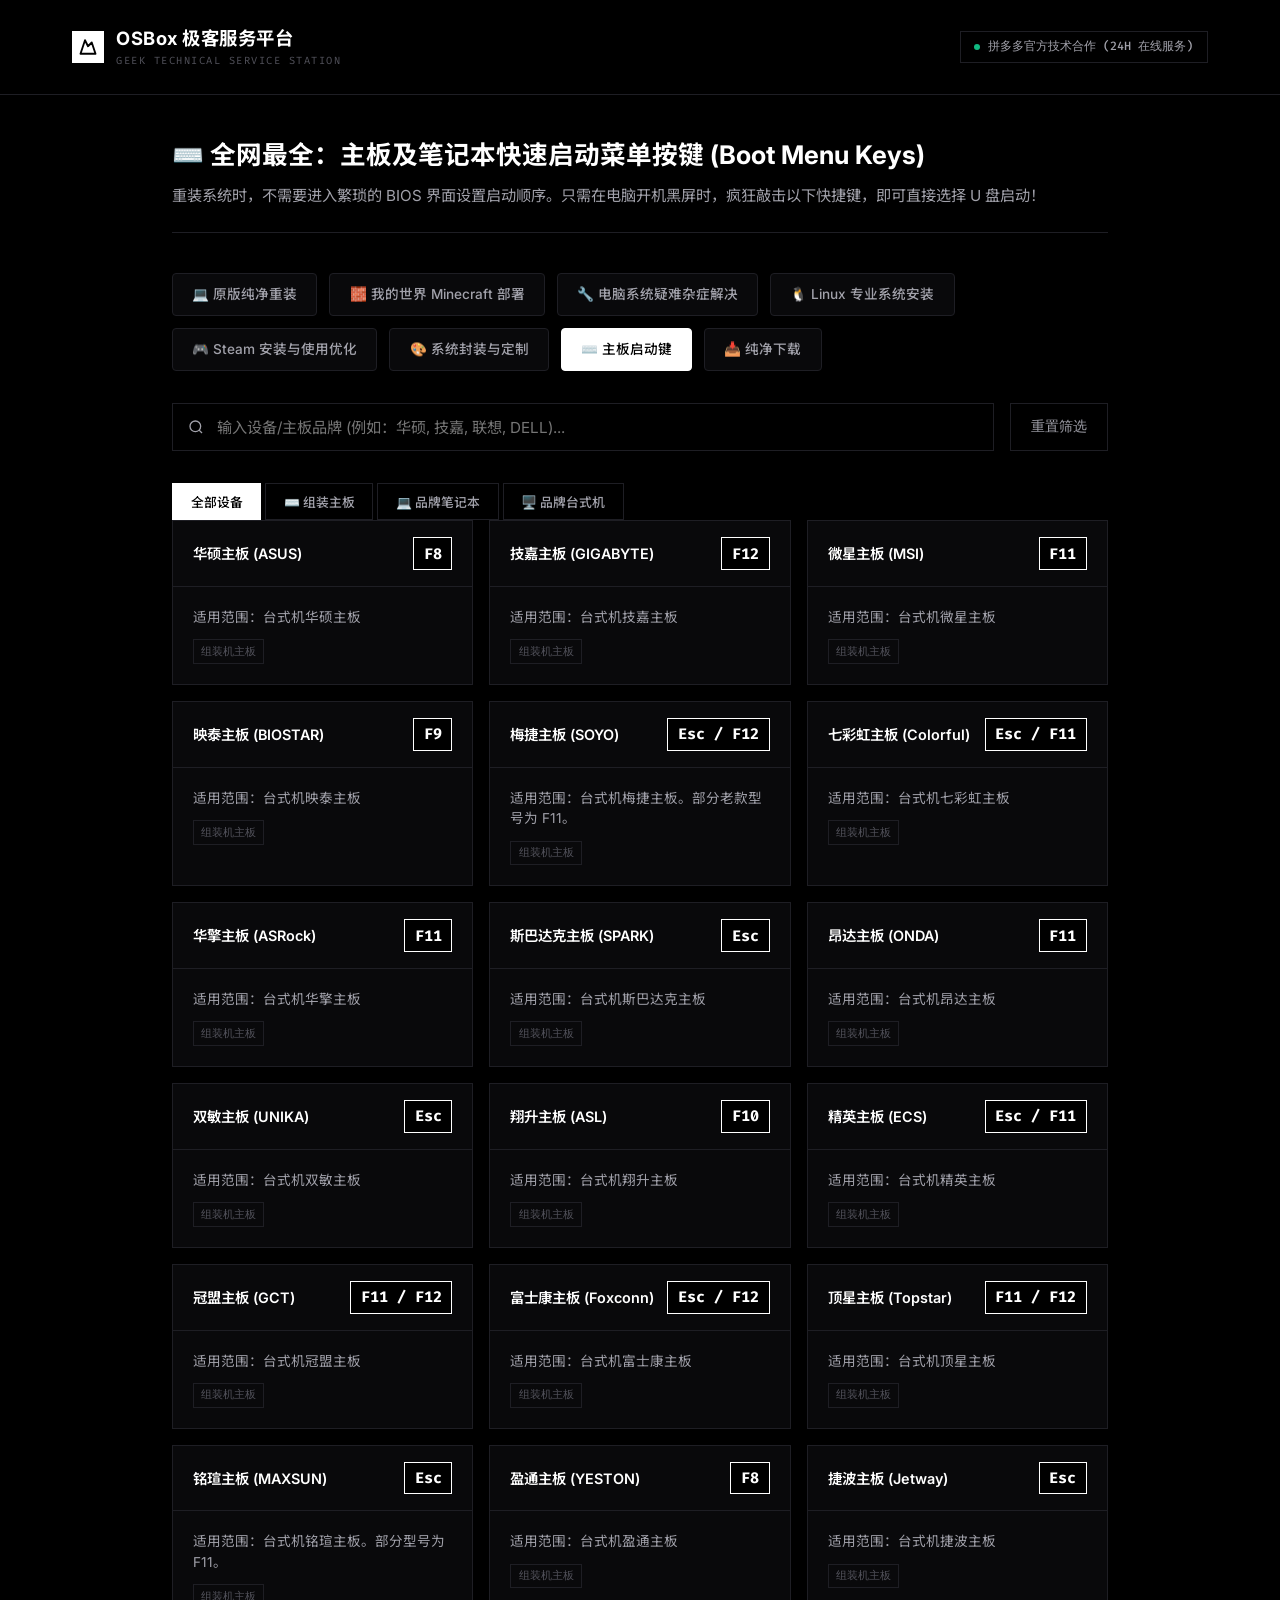
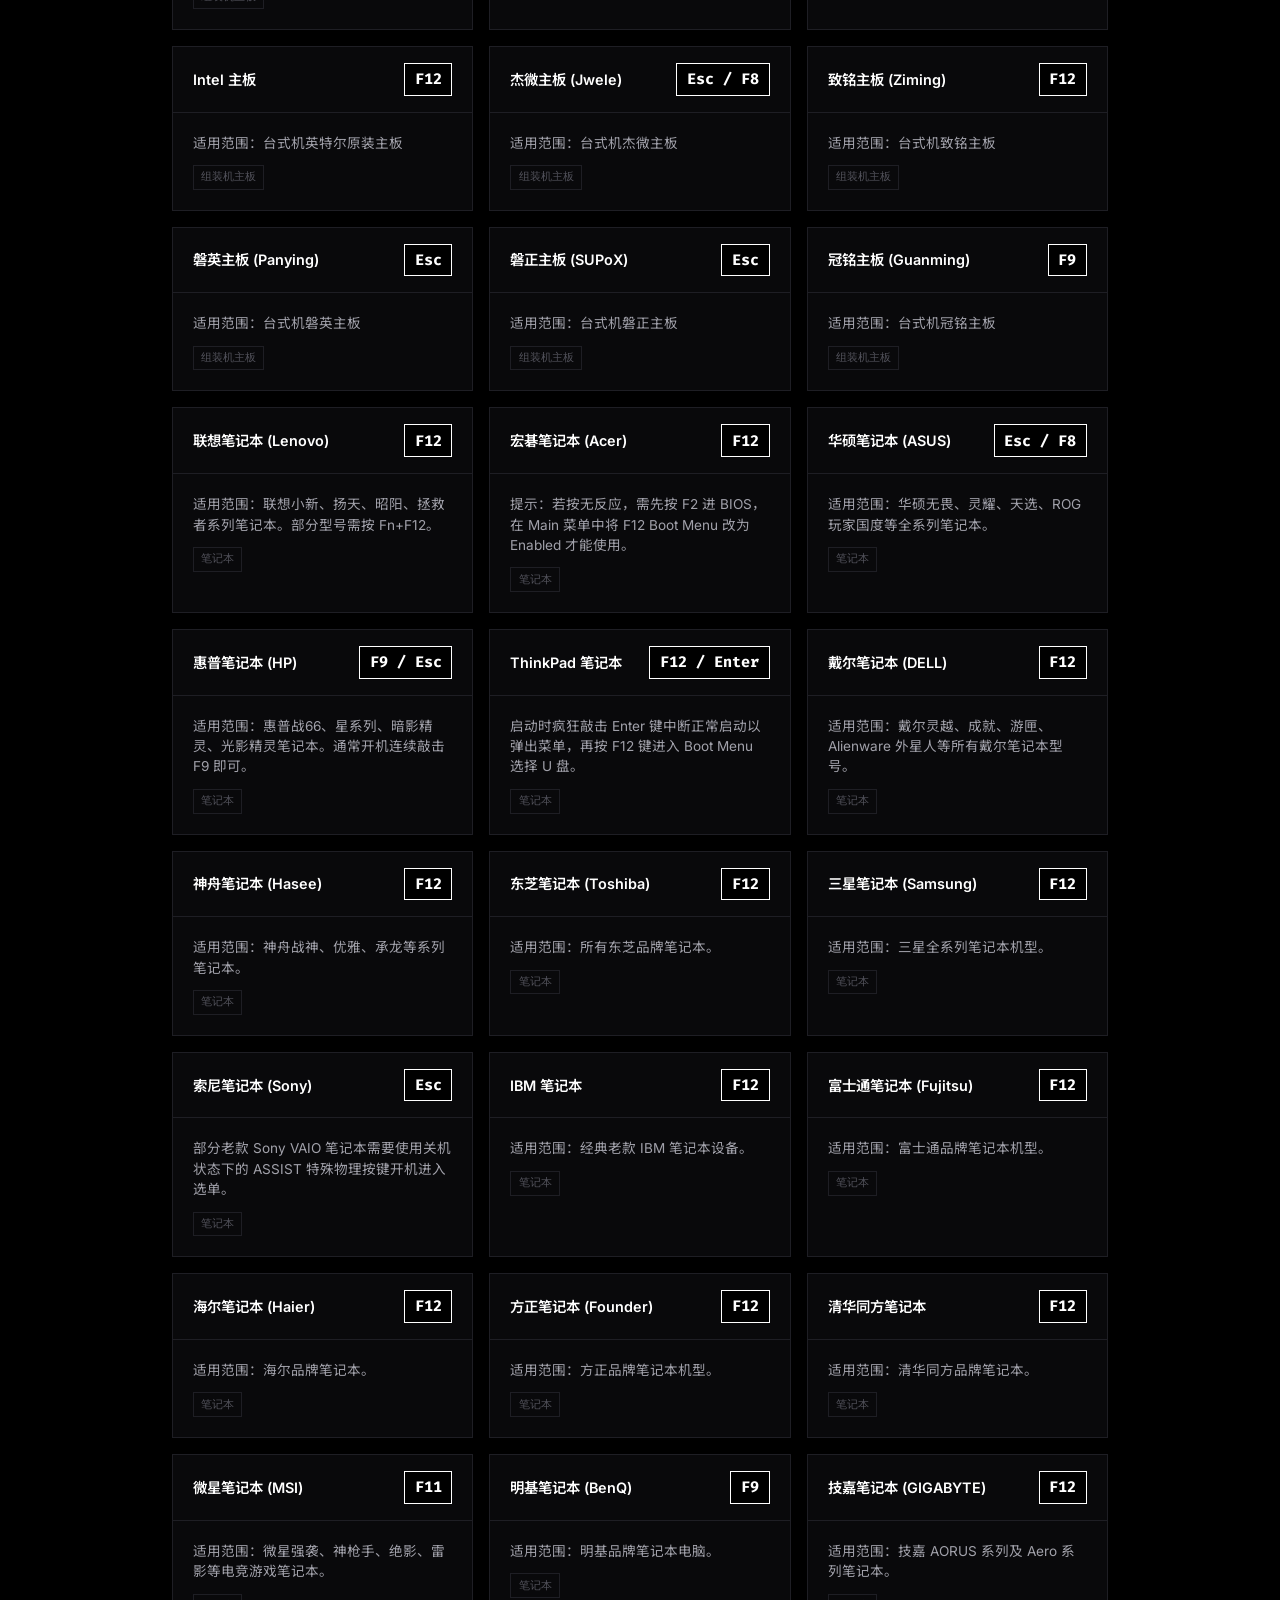
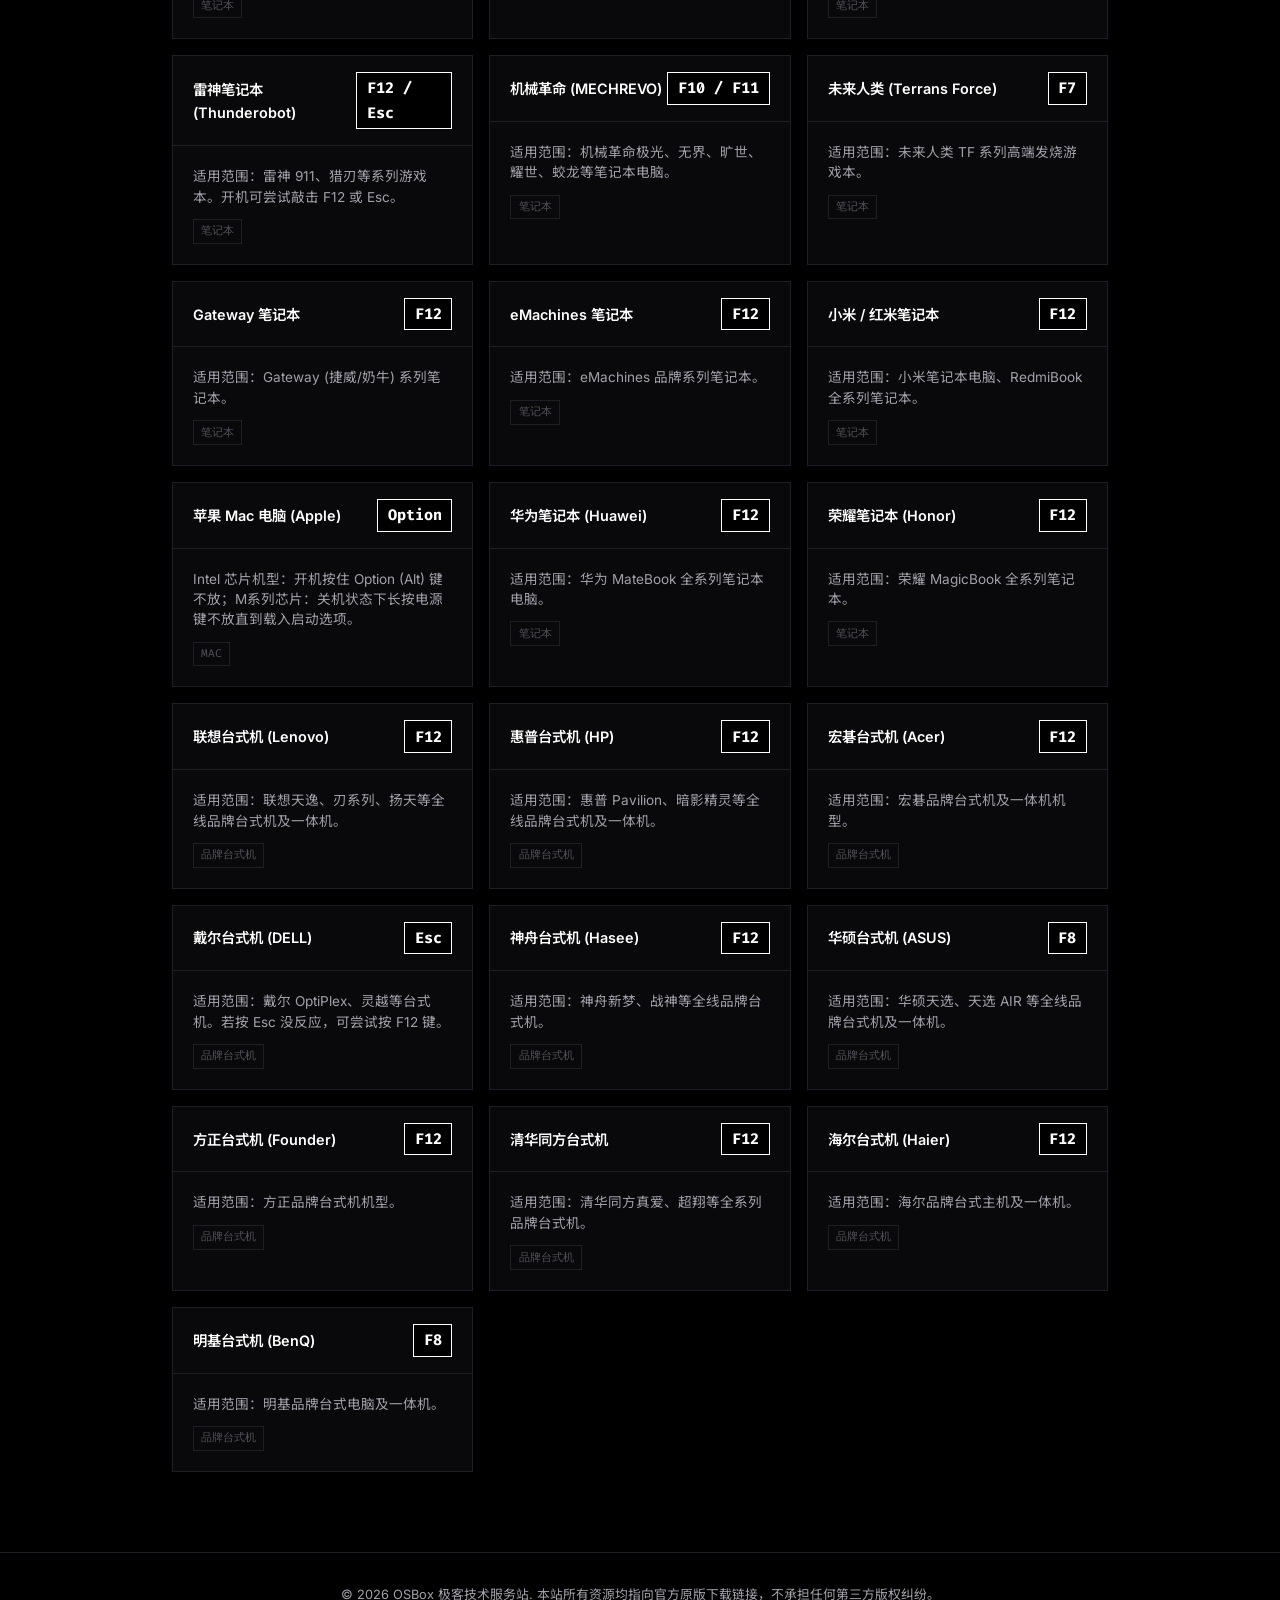
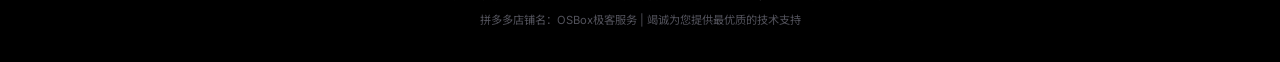
==== commit fedffb24: "fix: constrain boot-key search magnifying glass icon sizes to prevent giant display" ====
--- a/boot-keys.html
+++ b/boot-keys.html
@@ -59,7 +59,6 @@
             </div>
 
             <!-- 交互式搜索 -->
-            <!-- 交互式搜索 -->
             <div class="search-box-container">
                 <div class="search-wrapper">
                     <svg viewBox="0 0 24 24" fill="none" stroke="currentColor" stroke-width="2" class="search-icon"><circle cx="11" cy="11" r="8"/><line x1="21" y1="21" x2="16.65" y2="16.65"/></svg>
--- a/styles.css
+++ b/styles.css
@@ -1074,6 +1074,29 @@
 }
 
 /* 14. 快捷键查询 (boot-keys.html) */
+.search-box-container {
+    display: flex;
+    gap: 1rem;
+    margin-bottom: 2rem;
+    width: 100%;
+}
+
+.search-wrapper {
+    position: relative;
+    flex: 1;
+}
+
+.search-icon {
+    position: absolute;
+    left: 1rem;
+    top: 50%;
+    transform: translateY(-50%);
+    width: 1rem;
+    height: 1rem;
+    color: var(--text-secondary);
+    pointer-events: none;
+}
+
 #boot-key-search {
     width: 100%;
     padding: 0.85rem 1rem 0.85rem 2.75rem;
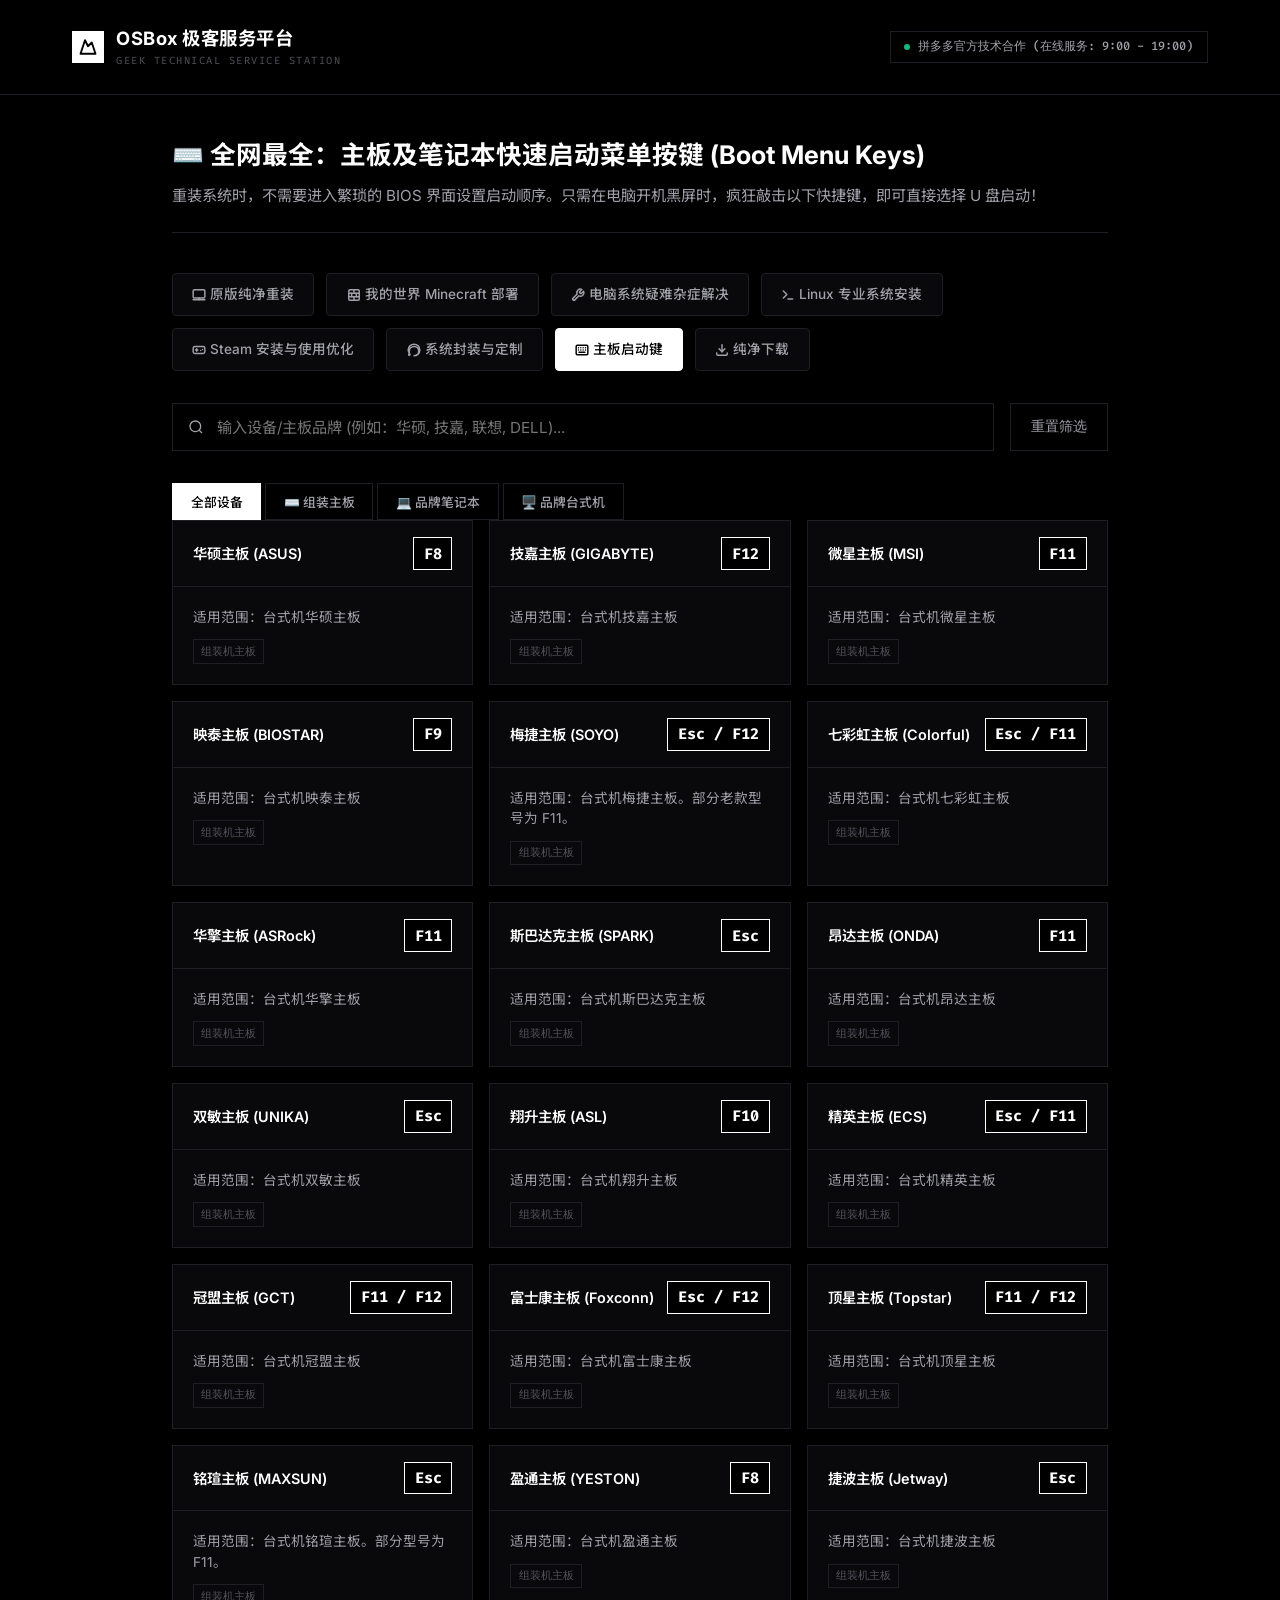
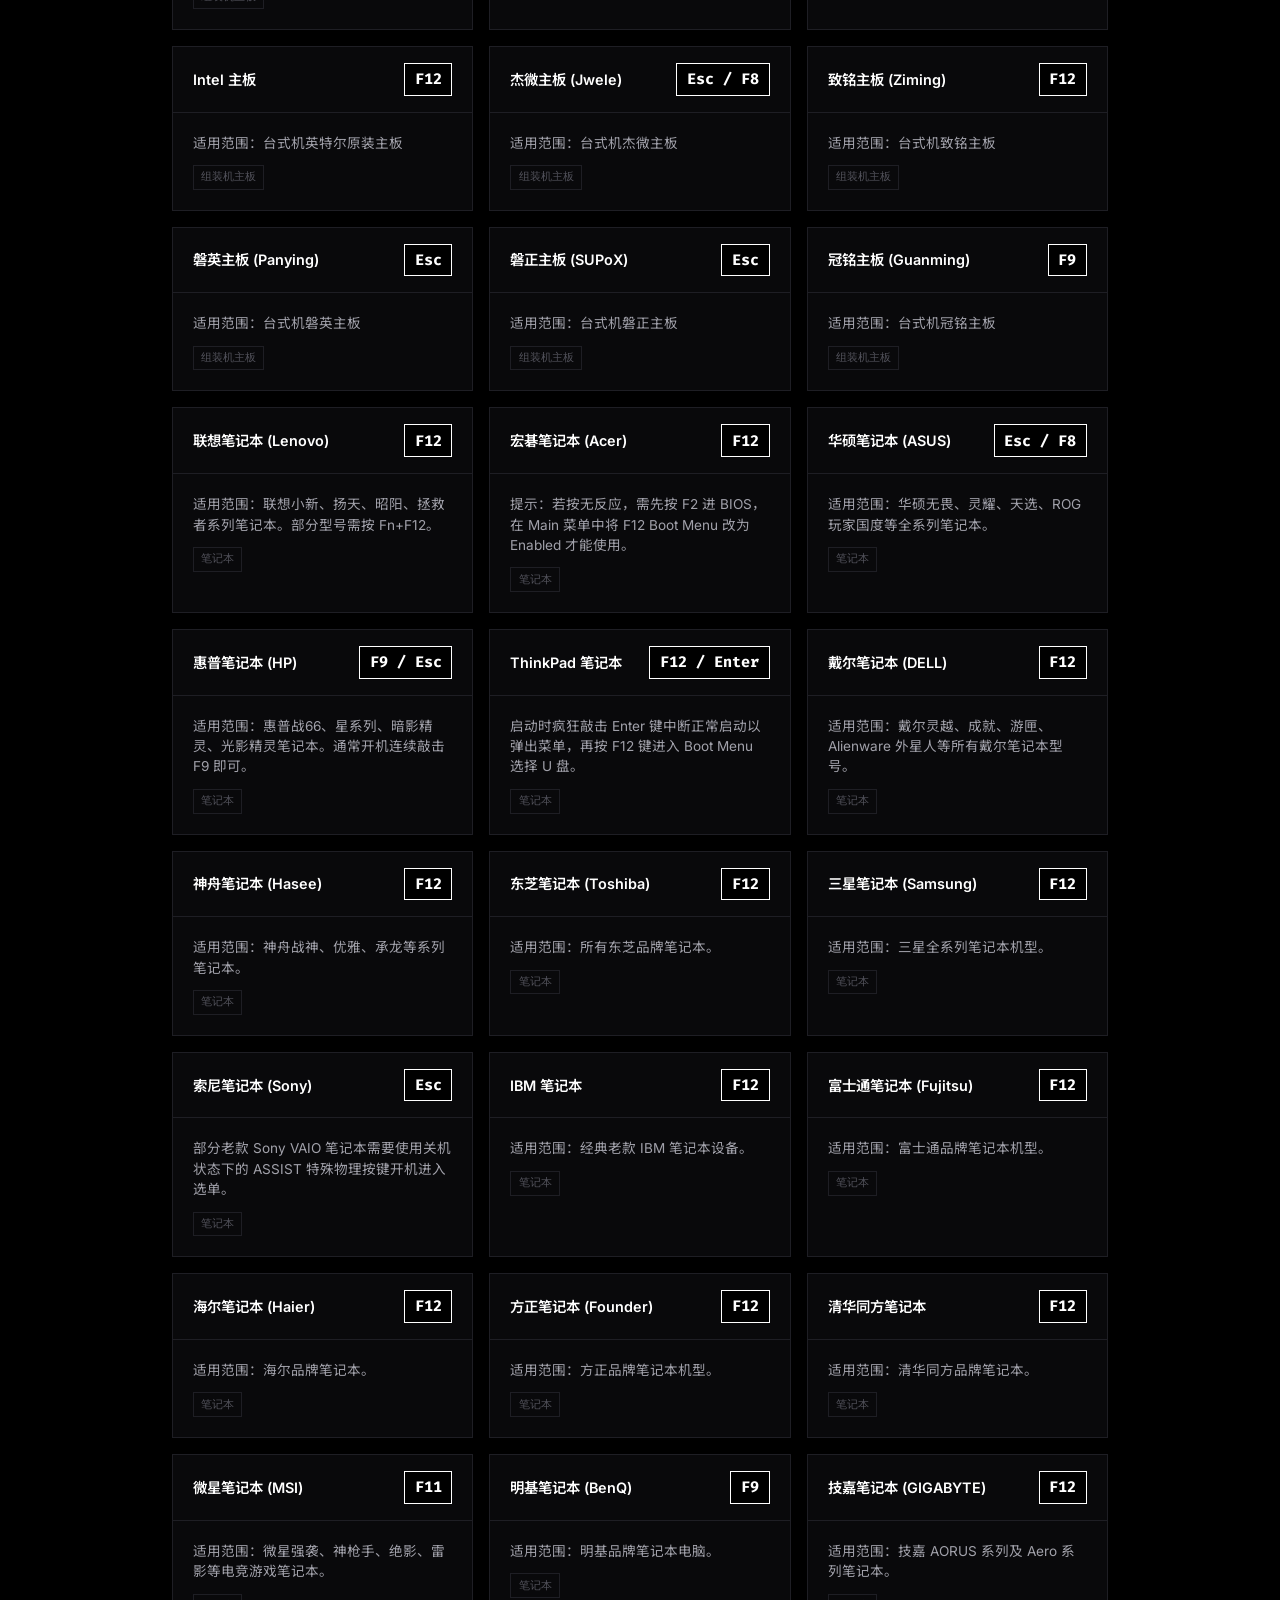
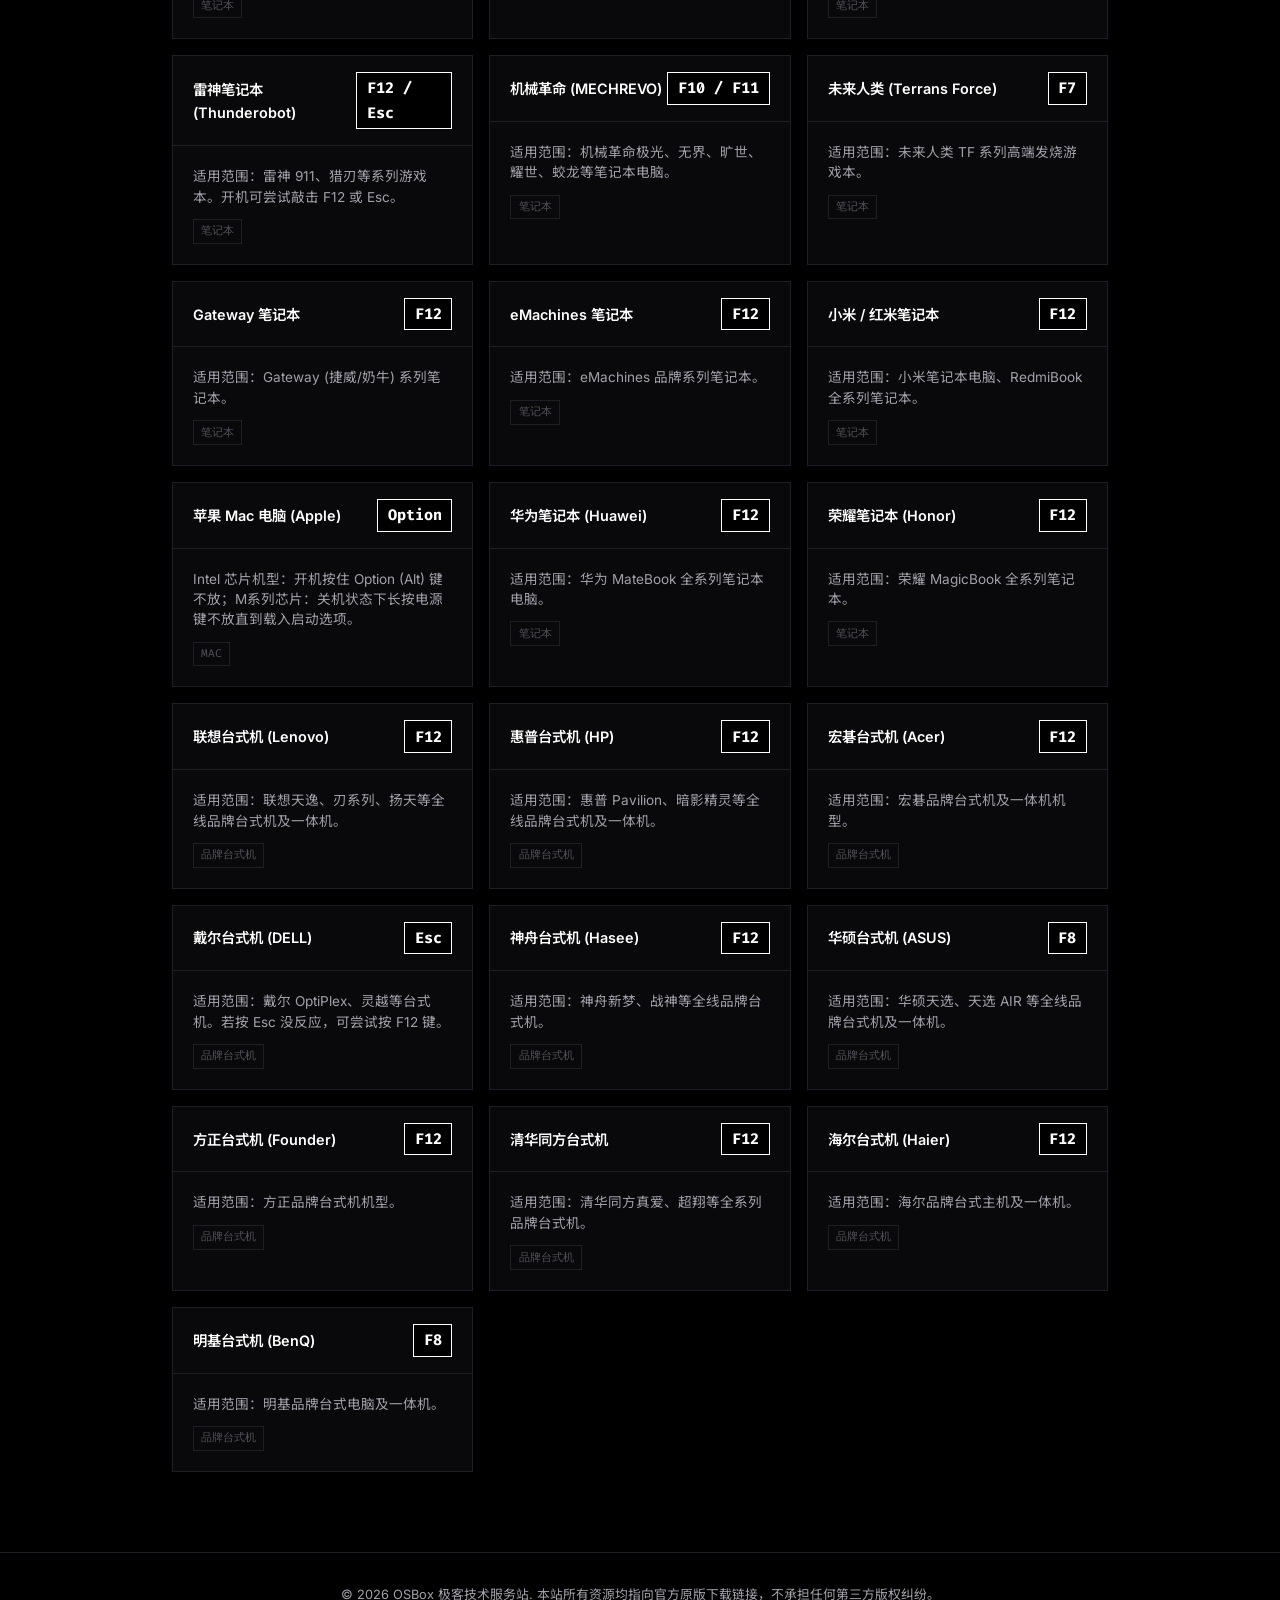
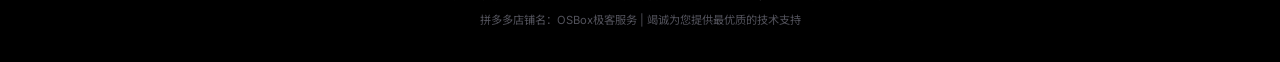
==== commit 9dd5b9fc: "chore: change online support hours to 9:00 - 19:00, replace emojis with inline SVGs in navigation an" ====
--- a/boot-keys.html
+++ b/boot-keys.html
@@ -29,7 +29,7 @@
             </div>
             <div class="store-badge">
                 <span class="badge-status"></span>
-                <span>拼多多官方技术合作 (24H 在线服务)</span>
+                <span>拼多多官方技术合作 (在线服务: 9:00 - 19:00)</span>
             </div>
         </div>
     </header>
@@ -48,14 +48,14 @@
 
             <!-- 快捷商品导航 -->
             <div class="category-nav">
-                <a href="os-install.html" class="category-nav-item">💻 原版纯净重装</a>
-                <a href="minecraft.html" class="category-nav-item">🧱 我的世界 Minecraft 部署</a>
-                <a href="trouble.html" class="category-nav-item">🔧 电脑系统疑难杂症解决</a>
-                <a href="linux.html" class="category-nav-item">🐧 Linux 专业系统安装</a>
-                <a href="steam.html" class="category-nav-item">🎮 Steam 安装与使用优化</a>
-                <a href="custom.html" class="category-nav-item">🎨 系统封装与定制</a>
-                <a href="boot-keys.html" class="category-nav-item active">⌨️ 主板启动键</a>
-                <a href="downloads.html" class="category-nav-item">📥 纯净下载</a>
+                <a href="os-install.html" class="category-nav-item"><svg width="14" height="14" viewBox="0 0 24 24" fill="none" stroke="currentColor" stroke-width="2.5" stroke-linecap="round" stroke-linejoin="round" style="vertical-align: middle; margin-right: 4px; display: inline-block;"><rect x="2" y="3" width="20" height="14" rx="2" ry="2"></rect><line x1="2" y1="20" x2="22" y2="20"></line><line x1="12" y1="17" x2="12" y2="20"></line></svg>原版纯净重装</a>
+                <a href="minecraft.html" class="category-nav-item"><svg width="14" height="14" viewBox="0 0 24 24" fill="none" stroke="currentColor" stroke-width="2.5" stroke-linecap="round" stroke-linejoin="round" style="vertical-align: middle; margin-right: 4px; display: inline-block;"><rect x="3" y="3" width="18" height="18" rx="2" ry="2"></rect><line x1="3" y1="9" x2="21" y2="9"></line><line x1="3" y1="15" x2="21" y2="15"></line><line x1="12" y1="3" x2="12" y2="9"></line><line x1="8" y1="9" x2="8" y2="15"></line><line x1="16" y1="9" x2="16" y2="15"></line><line x1="12" y1="15" x2="12" y2="21"></line></svg>我的世界 Minecraft 部署</a>
+                <a href="trouble.html" class="category-nav-item"><svg width="14" height="14" viewBox="0 0 24 24" fill="none" stroke="currentColor" stroke-width="2.5" stroke-linecap="round" stroke-linejoin="round" style="vertical-align: middle; margin-right: 4px; display: inline-block;"><path d="M14.7 6.3a1 1 0 0 0 0 1.4l1.6 1.6a1 1 0 0 0 1.4 0l3.77-3.77a6 6 0 0 1-7.94 7.94l-6.91 6.91a2.12 2.12 0 0 1-3-3l6.91-6.91a6 6 0 0 1 7.94-7.94l-3.76 3.76z"></path></svg>电脑系统疑难杂症解决</a>
+                <a href="linux.html" class="category-nav-item"><svg width="14" height="14" viewBox="0 0 24 24" fill="none" stroke="currentColor" stroke-width="2.5" stroke-linecap="round" stroke-linejoin="round" style="vertical-align: middle; margin-right: 4px; display: inline-block;"><polyline points="4 17 10 11 4 5"></polyline><line x1="12" y1="19" x2="20" y2="19"></line></svg>Linux 专业系统安装</a>
+                <a href="steam.html" class="category-nav-item"><svg width="14" height="14" viewBox="0 0 24 24" fill="none" stroke="currentColor" stroke-width="2.5" stroke-linecap="round" stroke-linejoin="round" style="vertical-align: middle; margin-right: 4px; display: inline-block;"><line x1="6" y1="12" x2="10" y2="12"></line><line x1="8" y1="10" x2="8" y2="14"></line><line x1="15" y1="13" x2="15.01" y2="13"></line><line x1="18" y1="11" x2="18.01" y2="11"></line><rect x="2" y="6" width="20" height="12" rx="3"></rect></svg>Steam 安装与使用优化</a>
+                <a href="custom.html" class="category-nav-item"><svg width="14" height="14" viewBox="0 0 24 24" fill="none" stroke="currentColor" stroke-width="2.5" stroke-linecap="round" stroke-linejoin="round" style="vertical-align: middle; margin-right: 4px; display: inline-block;"><path d="M12 22C17.5228 22 22 17.5228 22 12C22 6.47715 17.5228 2 12 2C6.47715 2 2 6.47715 2 12C2 14.7255 3.09032 17.1962 4.85857 19C5.3434 19.49 5.25302 20.3015 4.80169 20.7528C4.54244 21.0121 4.19502 21.1522 3.8272 21.1522C3.12513 21.1522 2.65147 20.4879 2.91574 19.8373C3.6067 18.134 4 16.126 4 14C4 9.58172 7.58172 6 12 6C16.4183 6 20 9.58172 20 14C20 18.4183 16.4183 22 12 22Z"></path></svg>系统封装与定制</a>
+                <a href="boot-keys.html" class="category-nav-item active"><svg width="14" height="14" viewBox="0 0 24 24" fill="none" stroke="currentColor" stroke-width="2.5" stroke-linecap="round" stroke-linejoin="round" style="vertical-align: middle; margin-right: 4px; display: inline-block;"><rect x="2" y="4" width="20" height="16" rx="2" ry="2"></rect><line x1="6" y1="8" x2="6.01" y2="8"></line><line x1="10" y1="8" x2="10.01" y2="8"></line><line x1="14" y1="8" x2="14.01" y2="8"></line><line x1="18" y1="8" x2="18.01" y2="8"></line><line x1="6" y1="12" x2="6.01" y2="12"></line><line x1="10" y1="12" x2="10.01" y2="12"></line><line x1="14" y1="12" x2="14.01" y2="12"></line><line x1="18" y1="12" x2="18.01" y2="12"></line><line x1="7" y1="16" x2="17" y2="16"></line></svg>主板启动键</a>
+                <a href="downloads.html" class="category-nav-item"><svg width="14" height="14" viewBox="0 0 24 24" fill="none" stroke="currentColor" stroke-width="2.5" stroke-linecap="round" stroke-linejoin="round" style="vertical-align: middle; margin-right: 4px; display: inline-block;"><polyline points="17 10 12 15 7 10"></polyline><line x1="12" y1="15" x2="12" y2="3"></line><path d="M21 17v2a2 2 0 0 1-2 2H5a2 2 0 0 1-2-2v-2"></path></svg>纯净下载</a>
             </div>
 
             <!-- 交互式搜索 -->
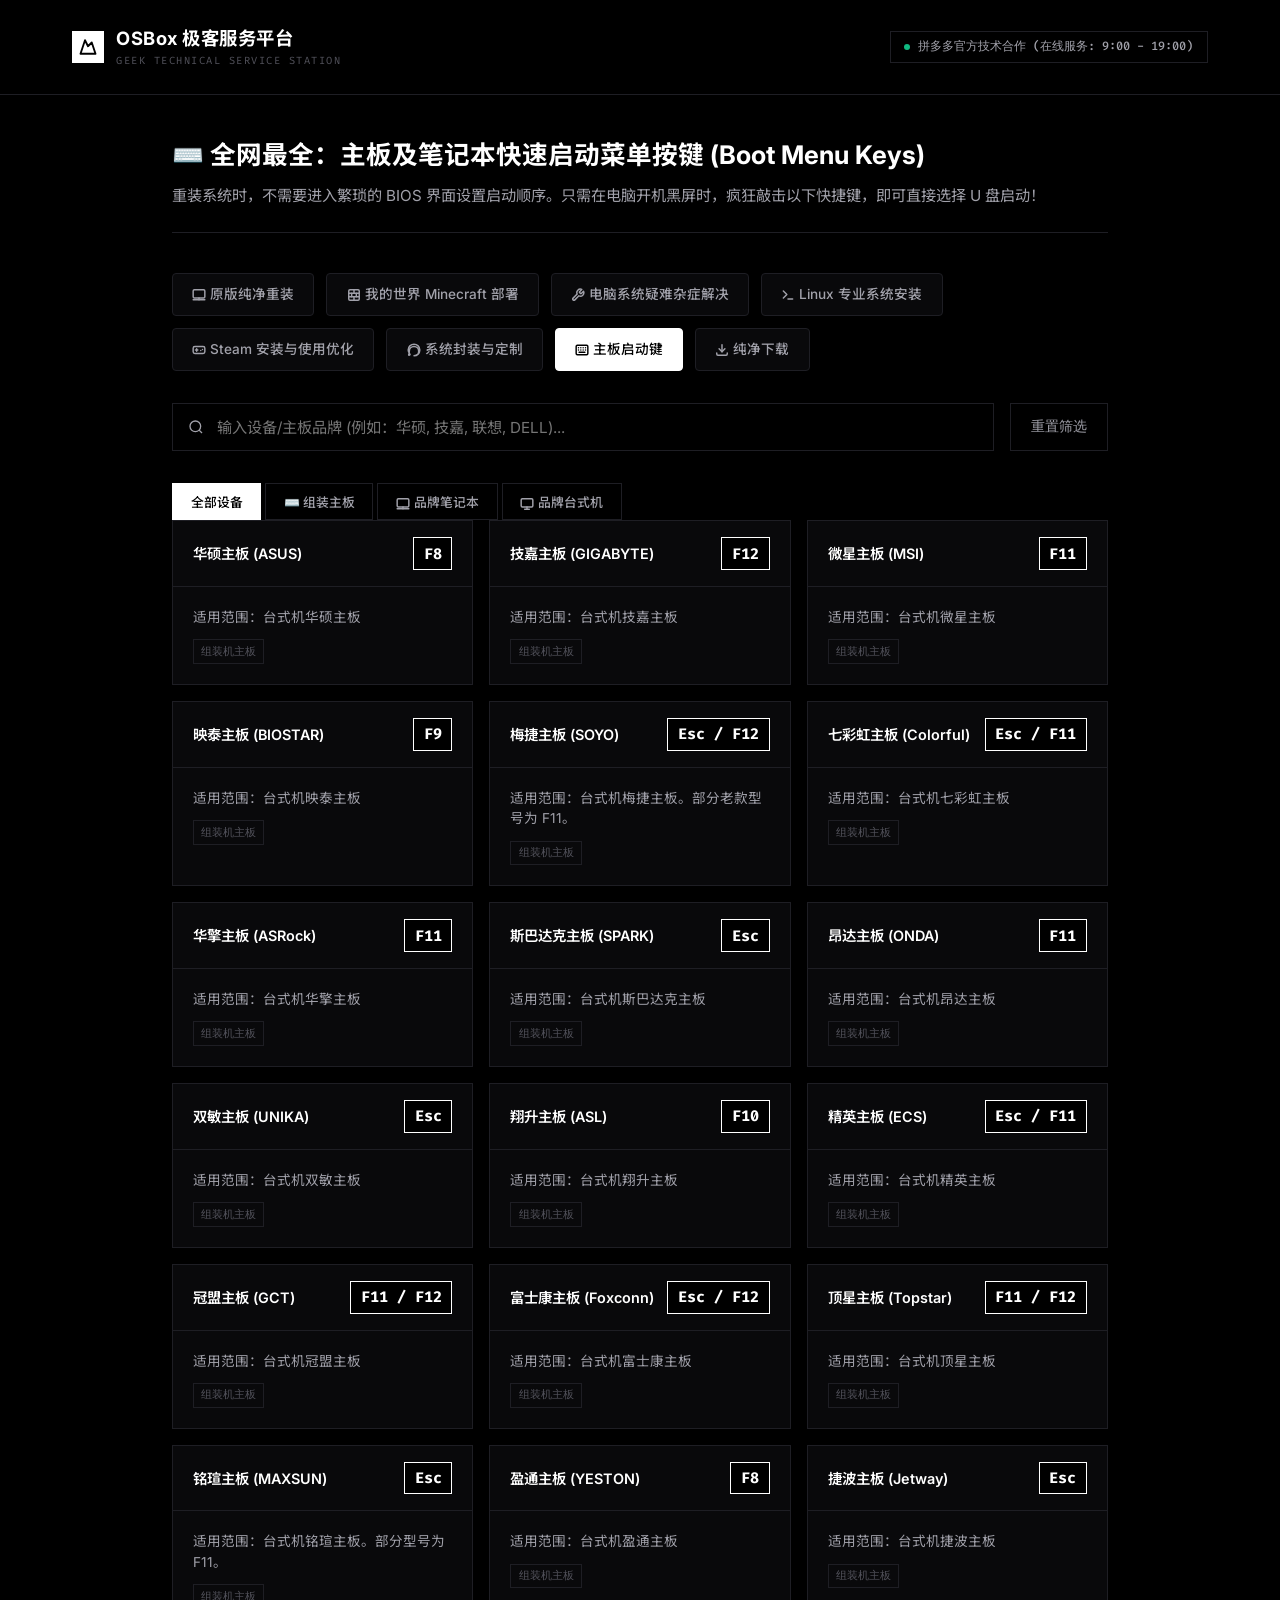
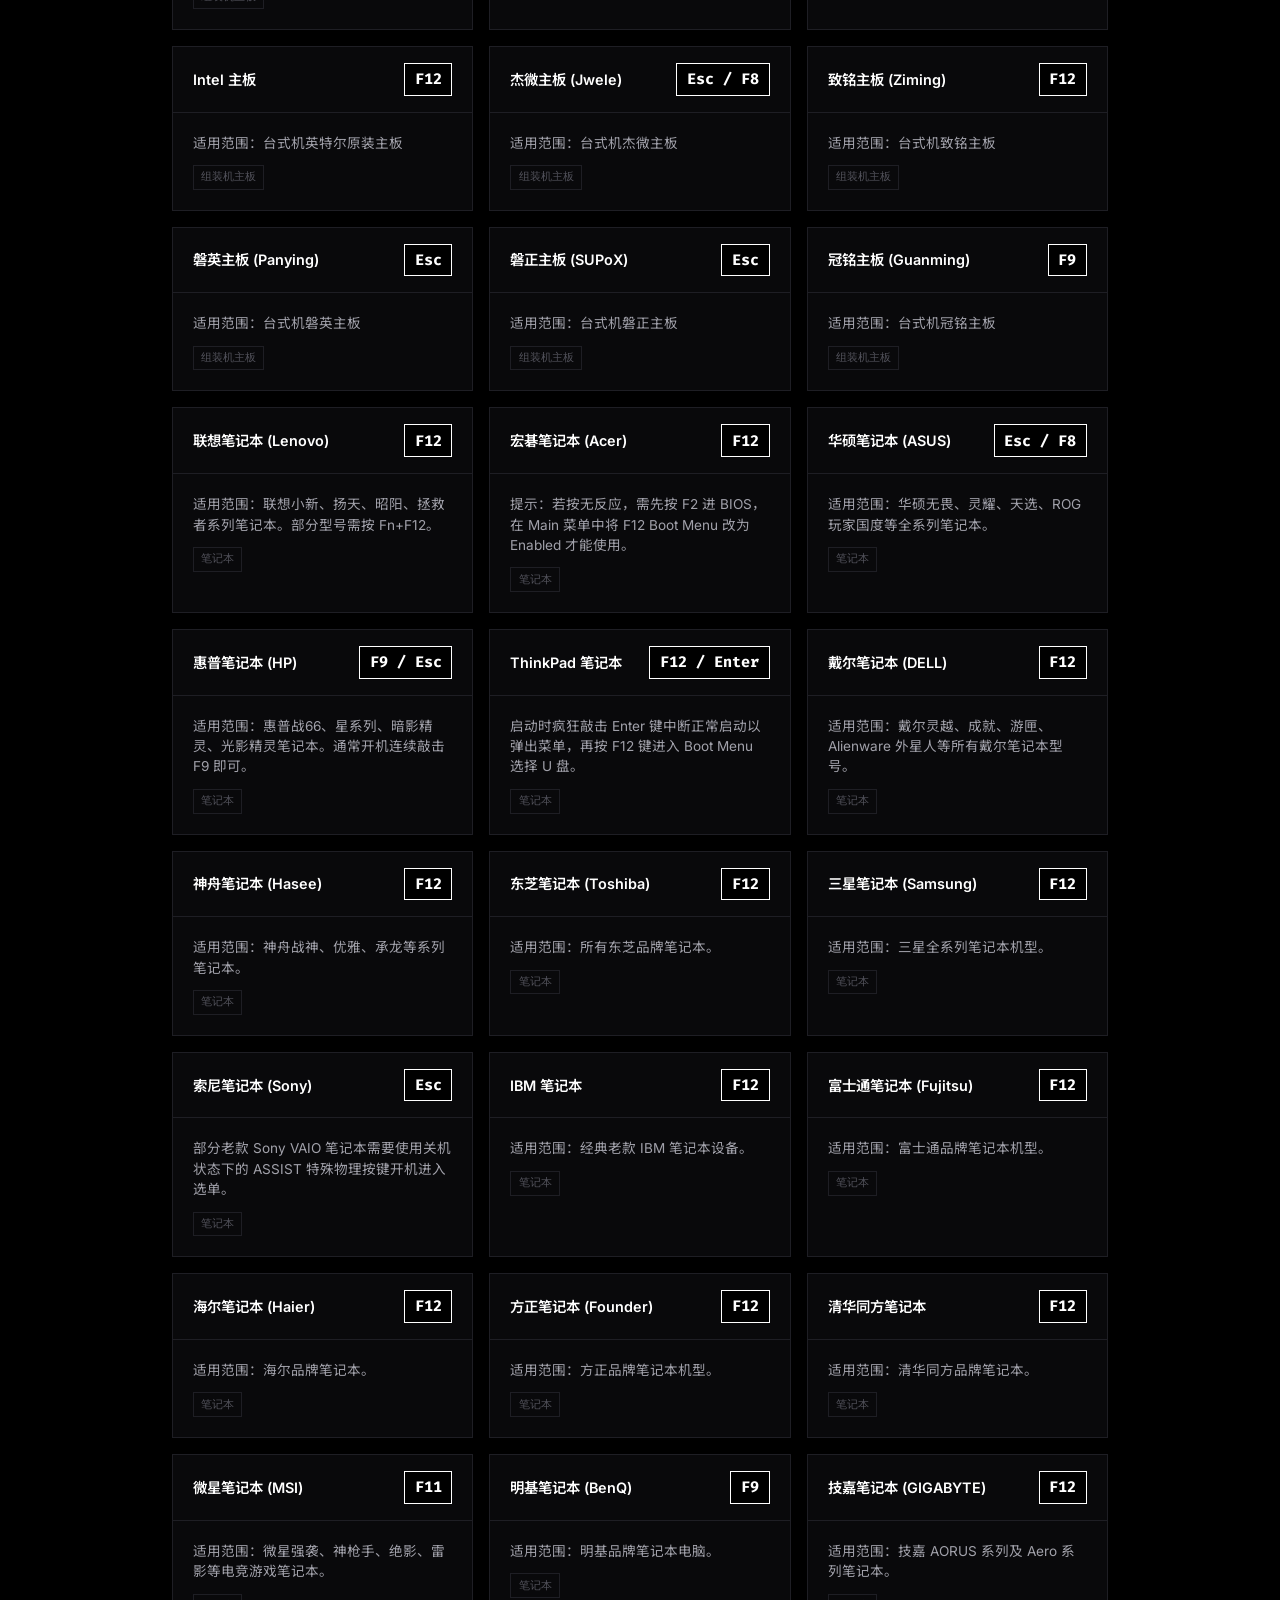
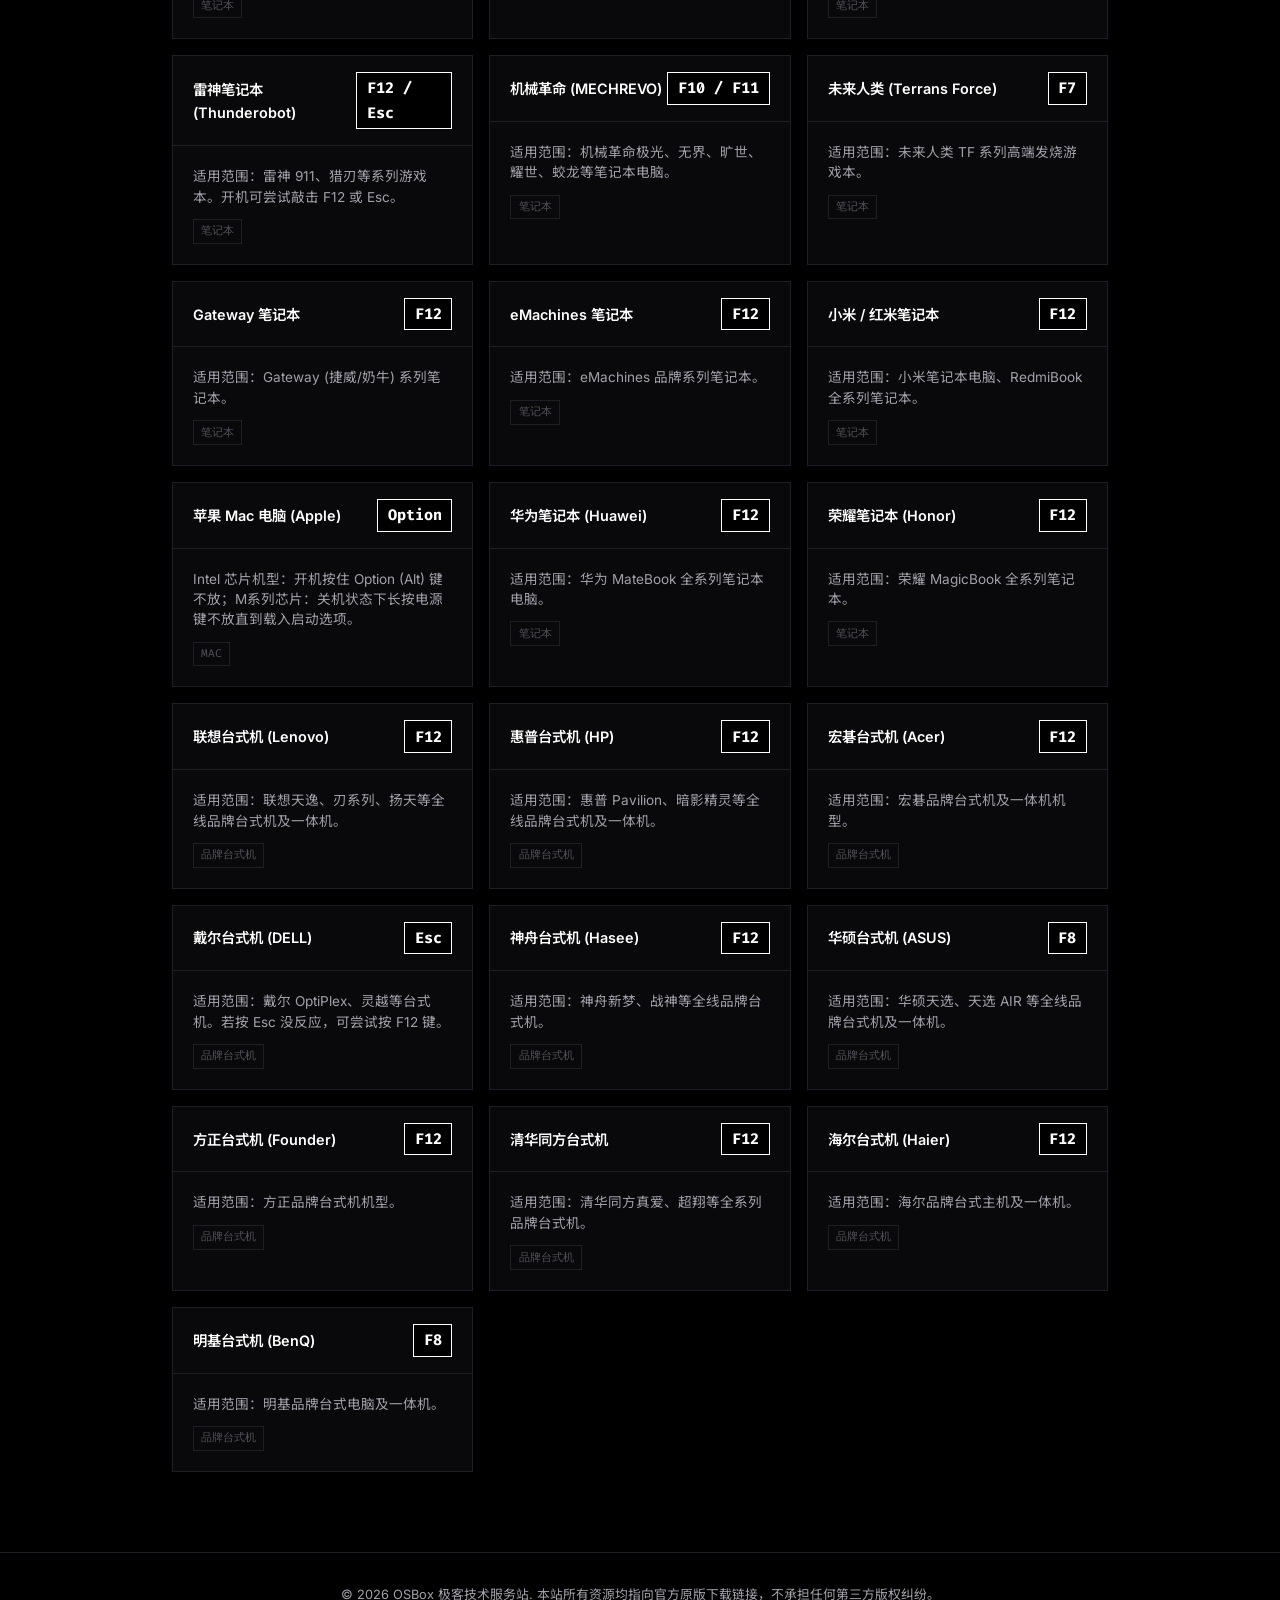
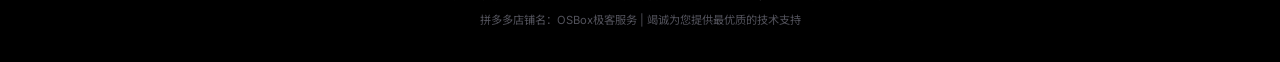
==== commit adb40fbe: "chore: replace remaining emojis with inline SVGs in boot-keys, downloads, index, and comments" ====
--- a/boot-keys.html
+++ b/boot-keys.html
@@ -71,8 +71,8 @@
             <div class="boot-filter">
                 <button class="boot-filter-btn active" onclick="setBootCategory('all', this)">全部设备</button>
                 <button class="boot-filter-btn" onclick="setBootCategory('motherboard', this)">⌨️ 组装主板</button>
-                <button class="boot-filter-btn" onclick="setBootCategory('laptop', this)">💻 品牌笔记本</button>
-                <button class="boot-filter-btn" onclick="setBootCategory('desktop', this)">🖥️ 品牌台式机</button>
+                <button class="boot-filter-btn" onclick="setBootCategory('laptop', this)"><svg width="14" height="14" viewBox="0 0 24 24" fill="none" stroke="currentColor" stroke-width="2.5" stroke-linecap="round" stroke-linejoin="round" style="vertical-align: middle; margin-right: 4px; display: inline-block;"><rect x="2" y="3" width="20" height="14" rx="2" ry="2"></rect><line x1="2" y1="20" x2="22" y2="20"></line><line x1="12" y1="17" x2="12" y2="20"></line></svg>品牌笔记本</button>
+                <button class="boot-filter-btn" onclick="setBootCategory('desktop', this)"><svg width="14" height="14" viewBox="0 0 24 24" fill="none" stroke="currentColor" stroke-width="2.5" stroke-linecap="round" stroke-linejoin="round" style="vertical-align: middle; margin-right: 4px; display: inline-block;"><rect x="2" y="3" width="20" height="14" rx="2" ry="2"></rect><line x1="8" y1="21" x2="16" y2="21"></line><line x1="12" y1="17" x2="12" y2="21"></line></svg>品牌台式机</button>
             </div>
 
             <div class="boot-keys-grid" id="boot-keys-container">
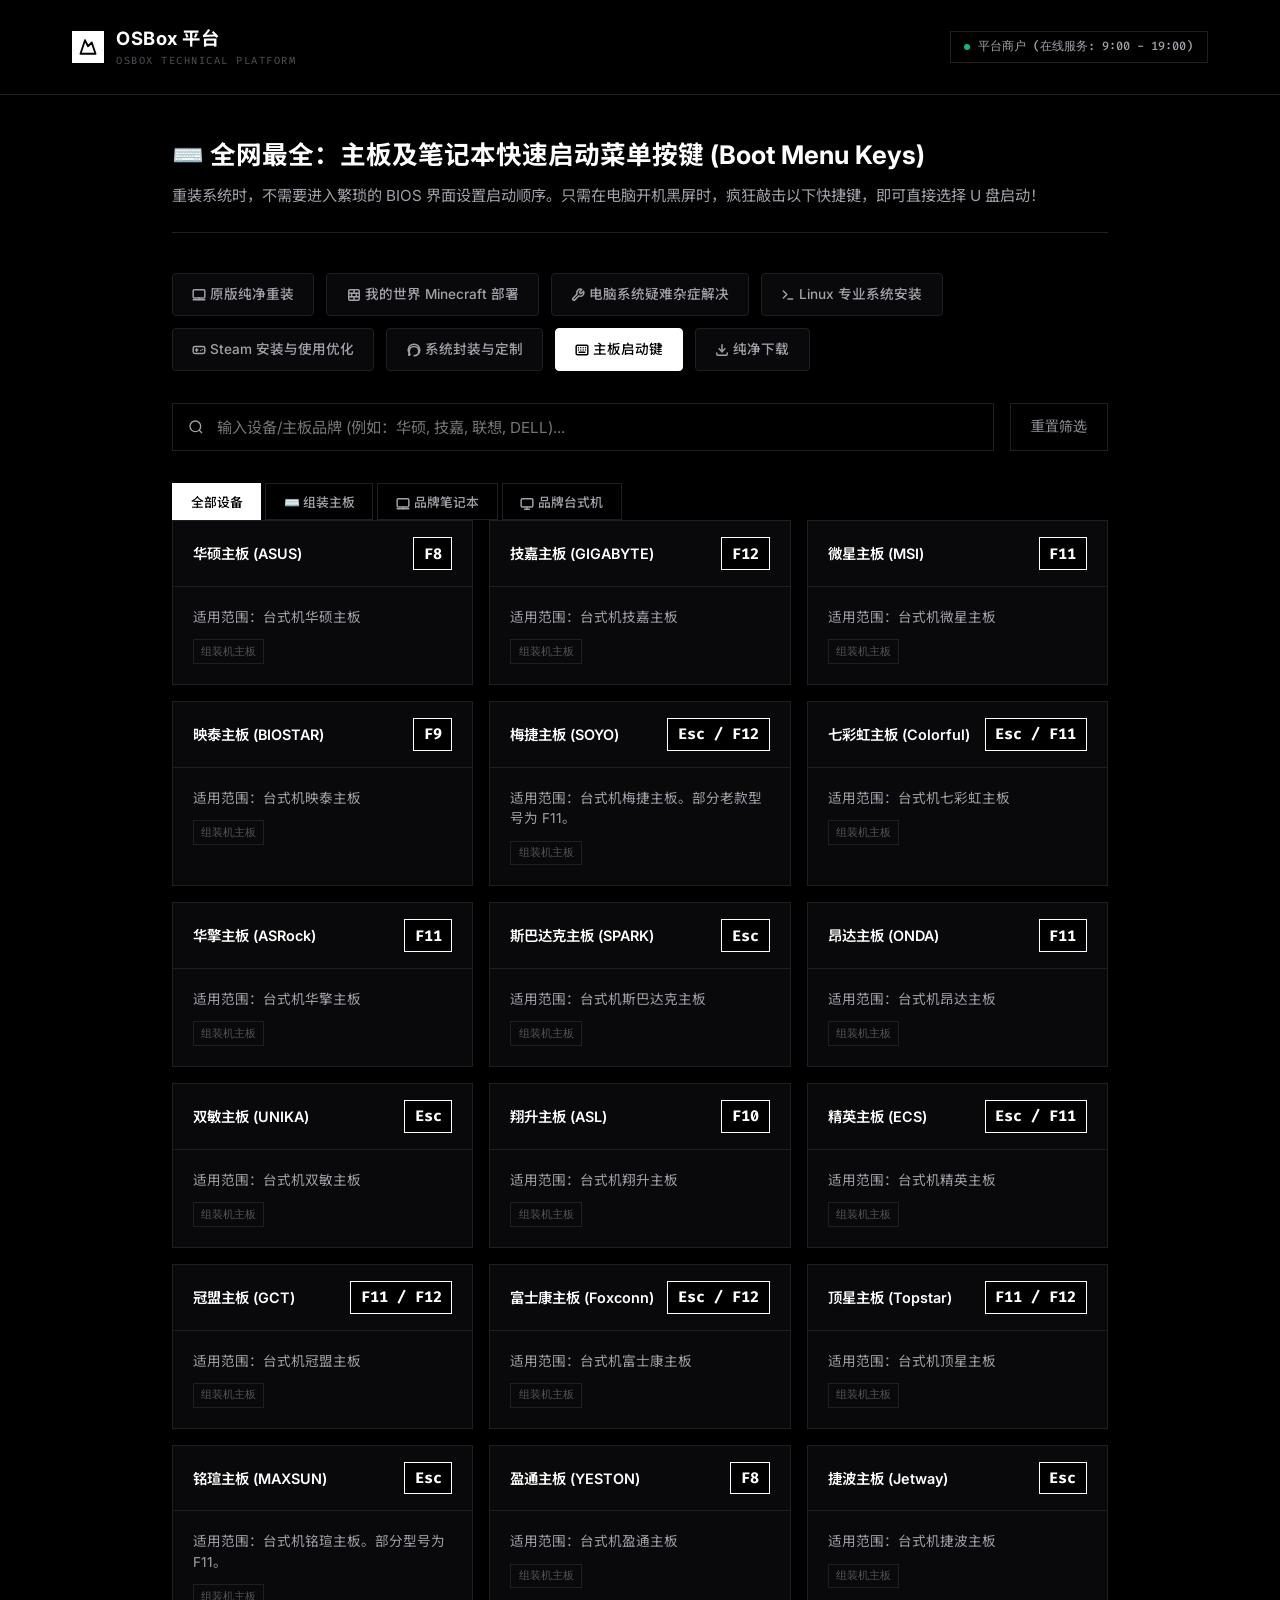
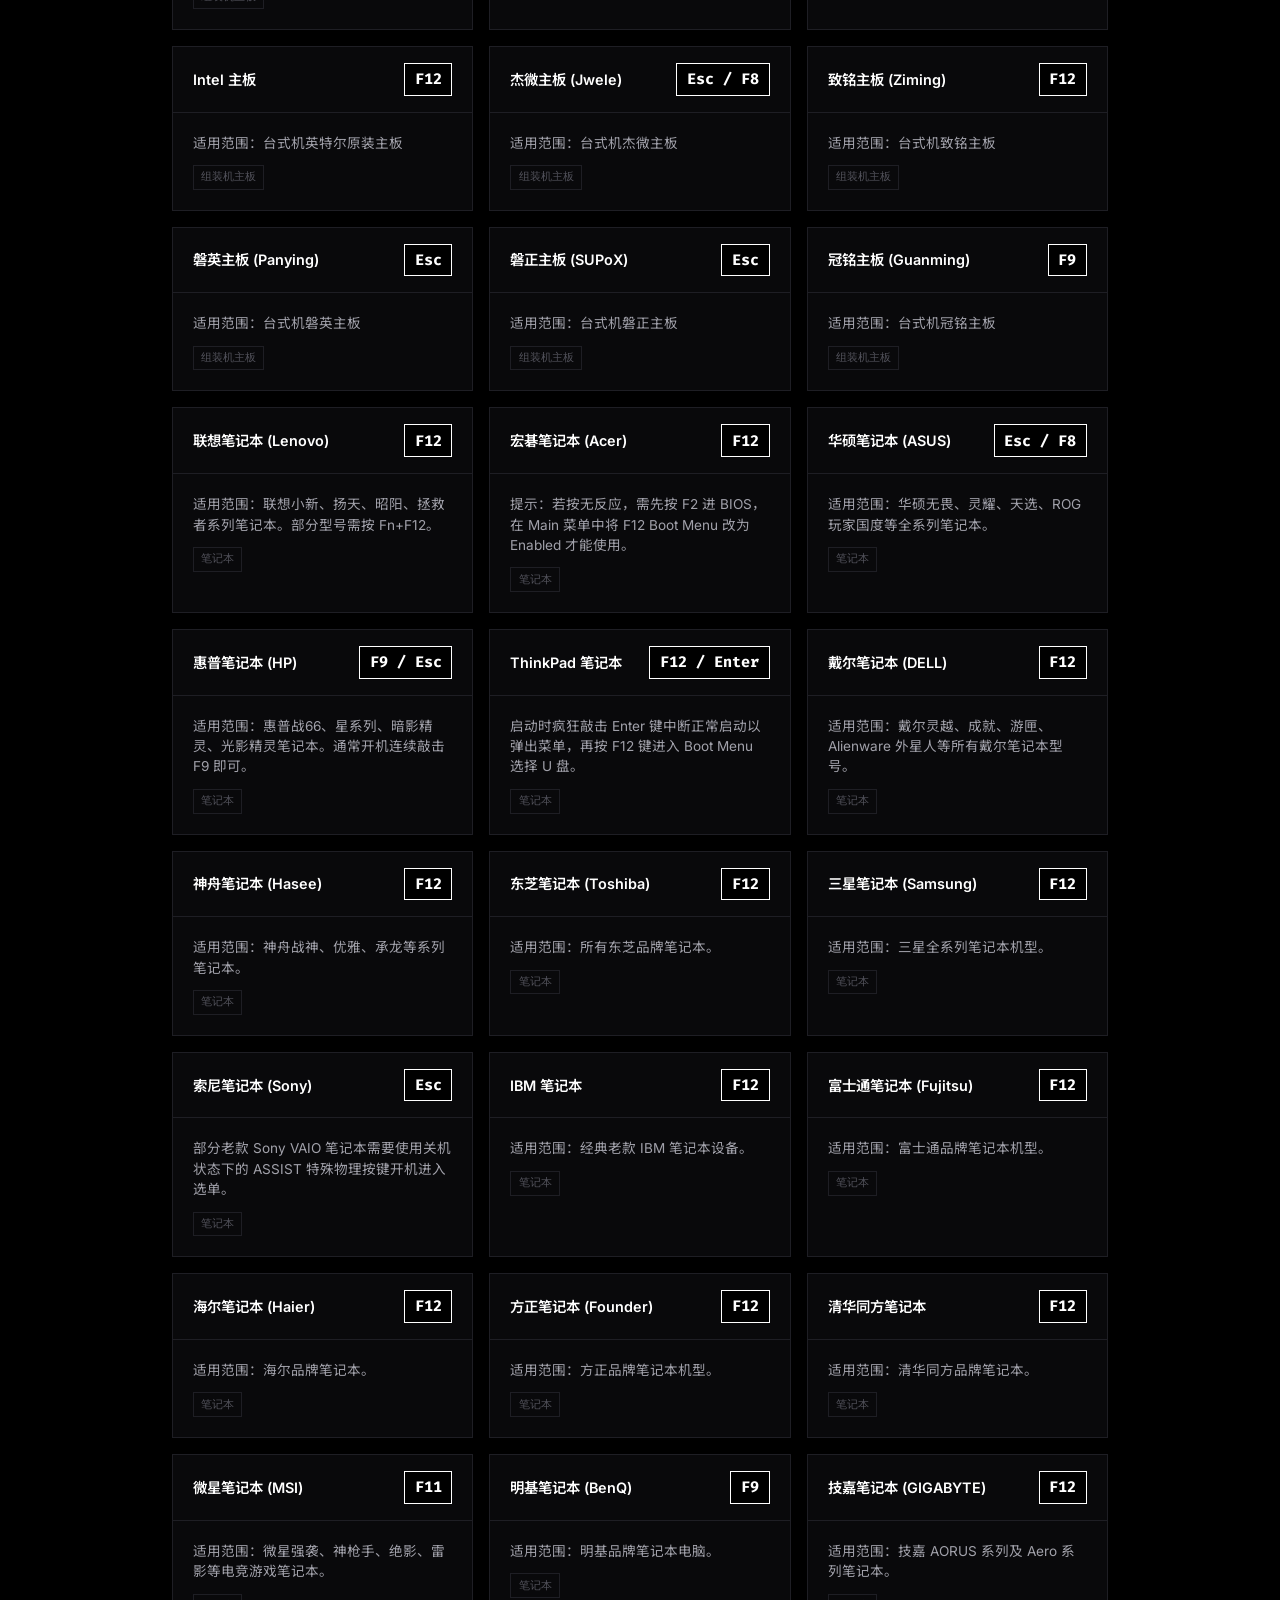
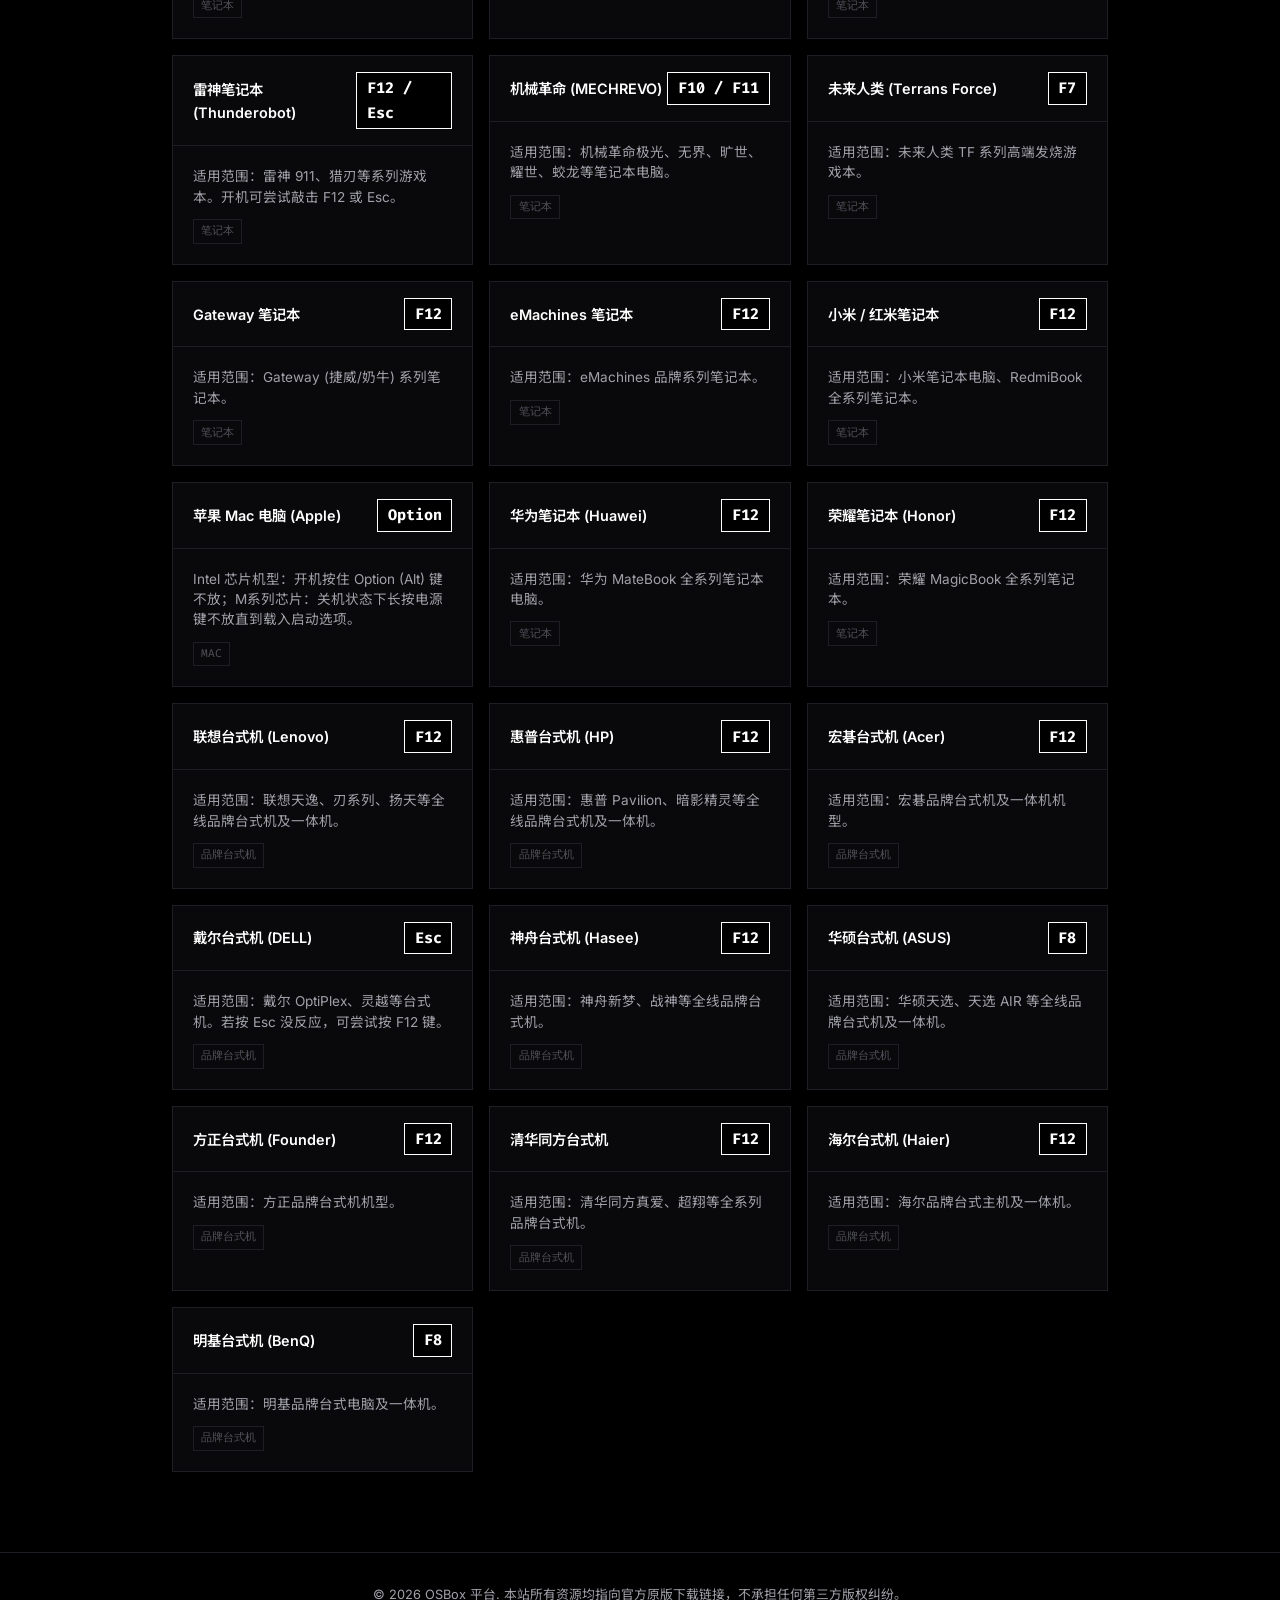
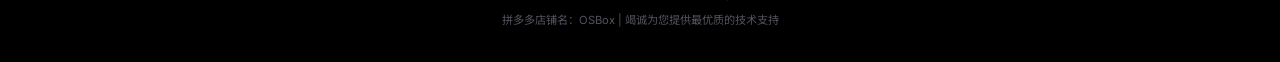
==== commit 325bb390: "chore: align branding with OSBox store, update Pinduoduo cooperation text to platform merchant, remo" ====
--- a/boot-keys.html
+++ b/boot-keys.html
@@ -3,7 +3,7 @@
 <head>
     <meta charset="UTF-8">
     <meta name="viewport" content="width=device-width, initial-scale=1.0">
-    <title>主板及笔记本快速启动快捷键查询 | OSBox 极客服务站</title>
+    <title>主板及笔记本快速启动快捷键查询 | OSBox 平台</title>
     <link rel="stylesheet" href="styles.css">
     <link rel="preconnect" href="https://fonts.googleapis.com">
     <link rel="preconnect" href="https://fonts.gstatic.com" crossorigin>
@@ -23,13 +23,13 @@
                     <svg viewBox="0 0 24 24" fill="none" stroke="currentColor" stroke-width="2.5" stroke-linecap="round" stroke-linejoin="round"><path d="m8 3 4 8 5-5 5 15H2L8 3z"/></svg>
                 </span>
                 <div class="brand-text">
-                    <h1>OSBox 极客服务平台</h1>
-                    <p>Geek Technical Service Station</p>
+                    <h1>OSBox 平台</h1>
+                    <p>OSBox Technical Platform</p>
                 </div>
             </div>
             <div class="store-badge">
                 <span class="badge-status"></span>
-                <span>拼多多官方技术合作 (在线服务: 9:00 - 19:00)</span>
+                <span>平台商户 (在线服务: 9:00 - 19:00)</span>
             </div>
         </div>
     </header>
@@ -759,8 +759,8 @@
     <!-- 页脚 -->
     <footer class="app-footer">
         <div class="footer-container">
-            <p>&copy; 2026 OSBox 极客技术服务站. 本站所有资源均指向官方原版下载链接，不承担任何第三方版权纠纷。</p>
-            <p class="muted">拼多多店铺名：OSBox极客服务 | 竭诚为您提供最优质的技术支持</p>
+            <p>&copy; 2026 OSBox 平台. 本站所有资源均指向官方原版下载链接，不承担任何第三方版权纠纷。</p>
+            <p class="muted">拼多多店铺名：OSBox | 竭诚为您提供最优质的技术支持</p>
         </div>
     </footer>
 
--- a/styles.css
+++ b/styles.css
@@ -1,5 +1,5 @@
 /* ==========================================================================
-   OSBox 极客技术服务站 - 极致黑白科技风样式表 (styles.css)
+   OSBox 平台 - 极致黑白科技风样式表 (styles.css)
    ========================================================================= */
 
 /* 1. 变量定义与极简设计系统 */
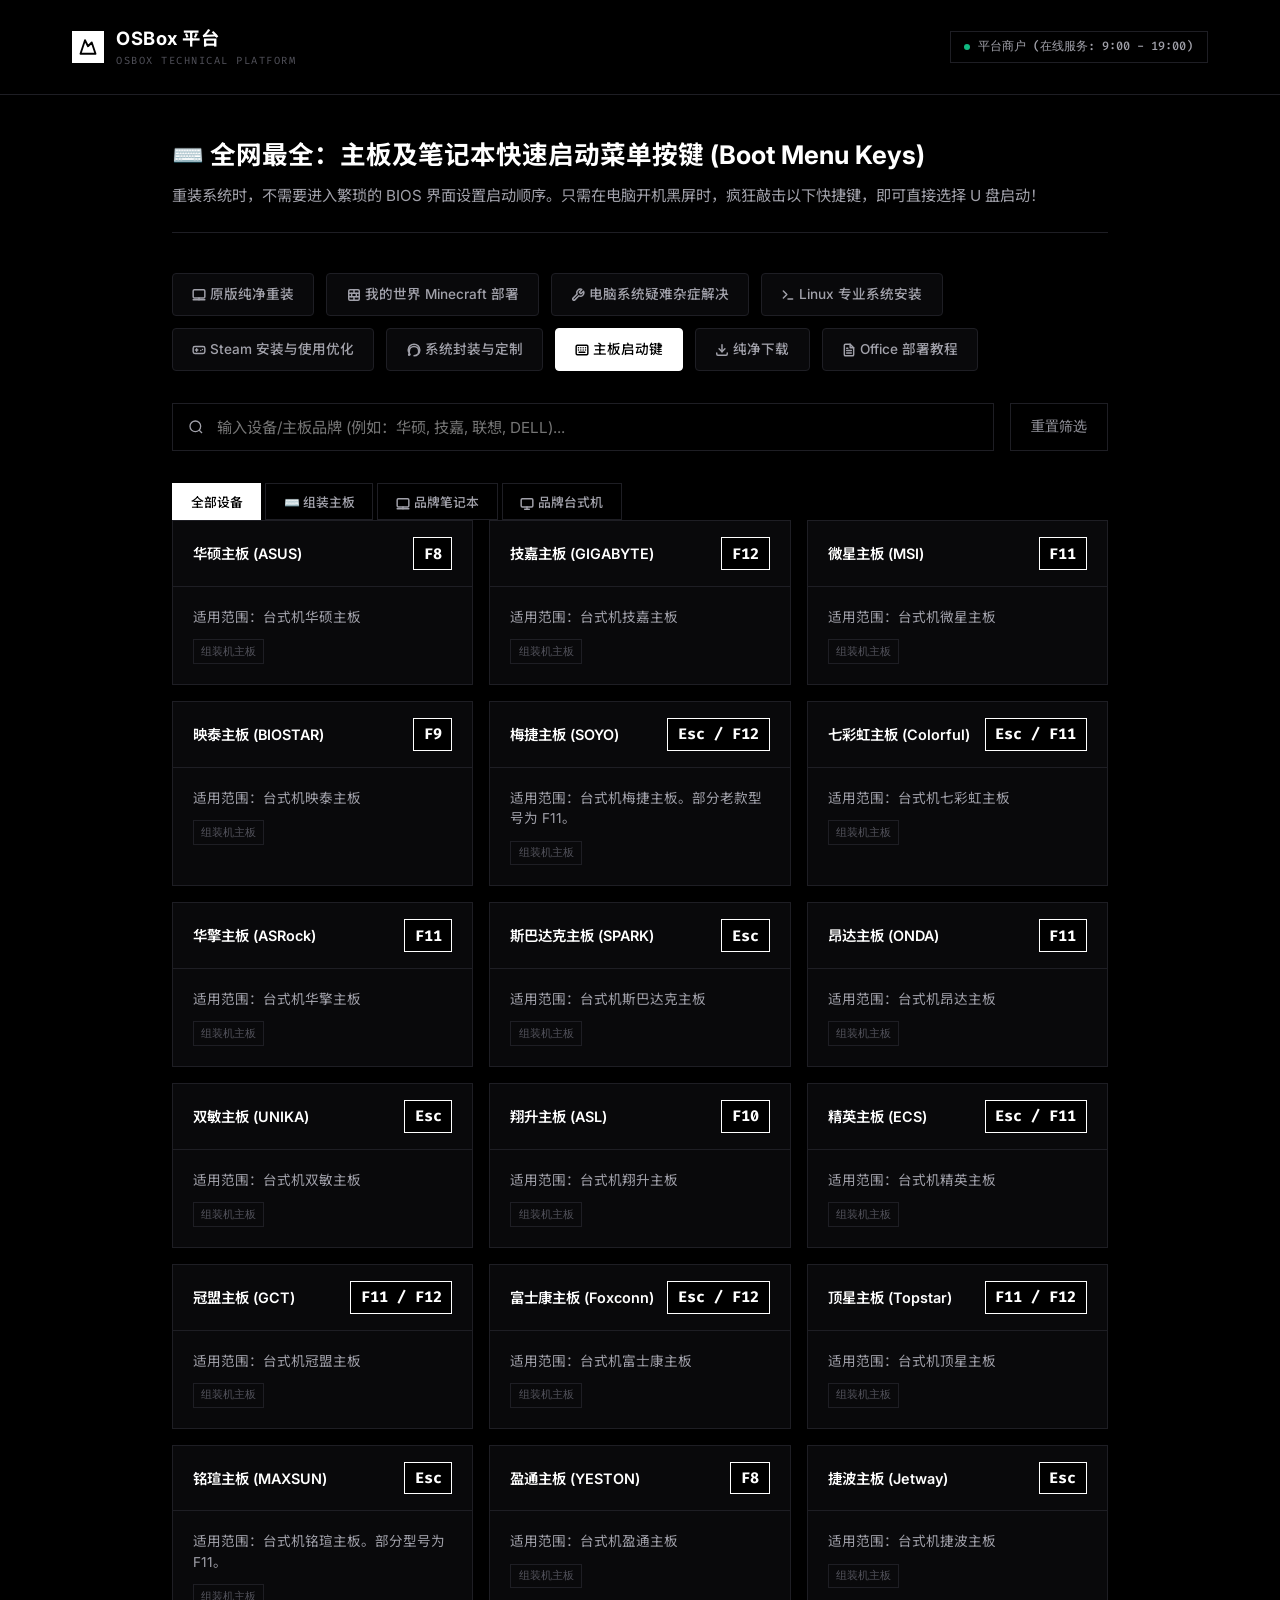
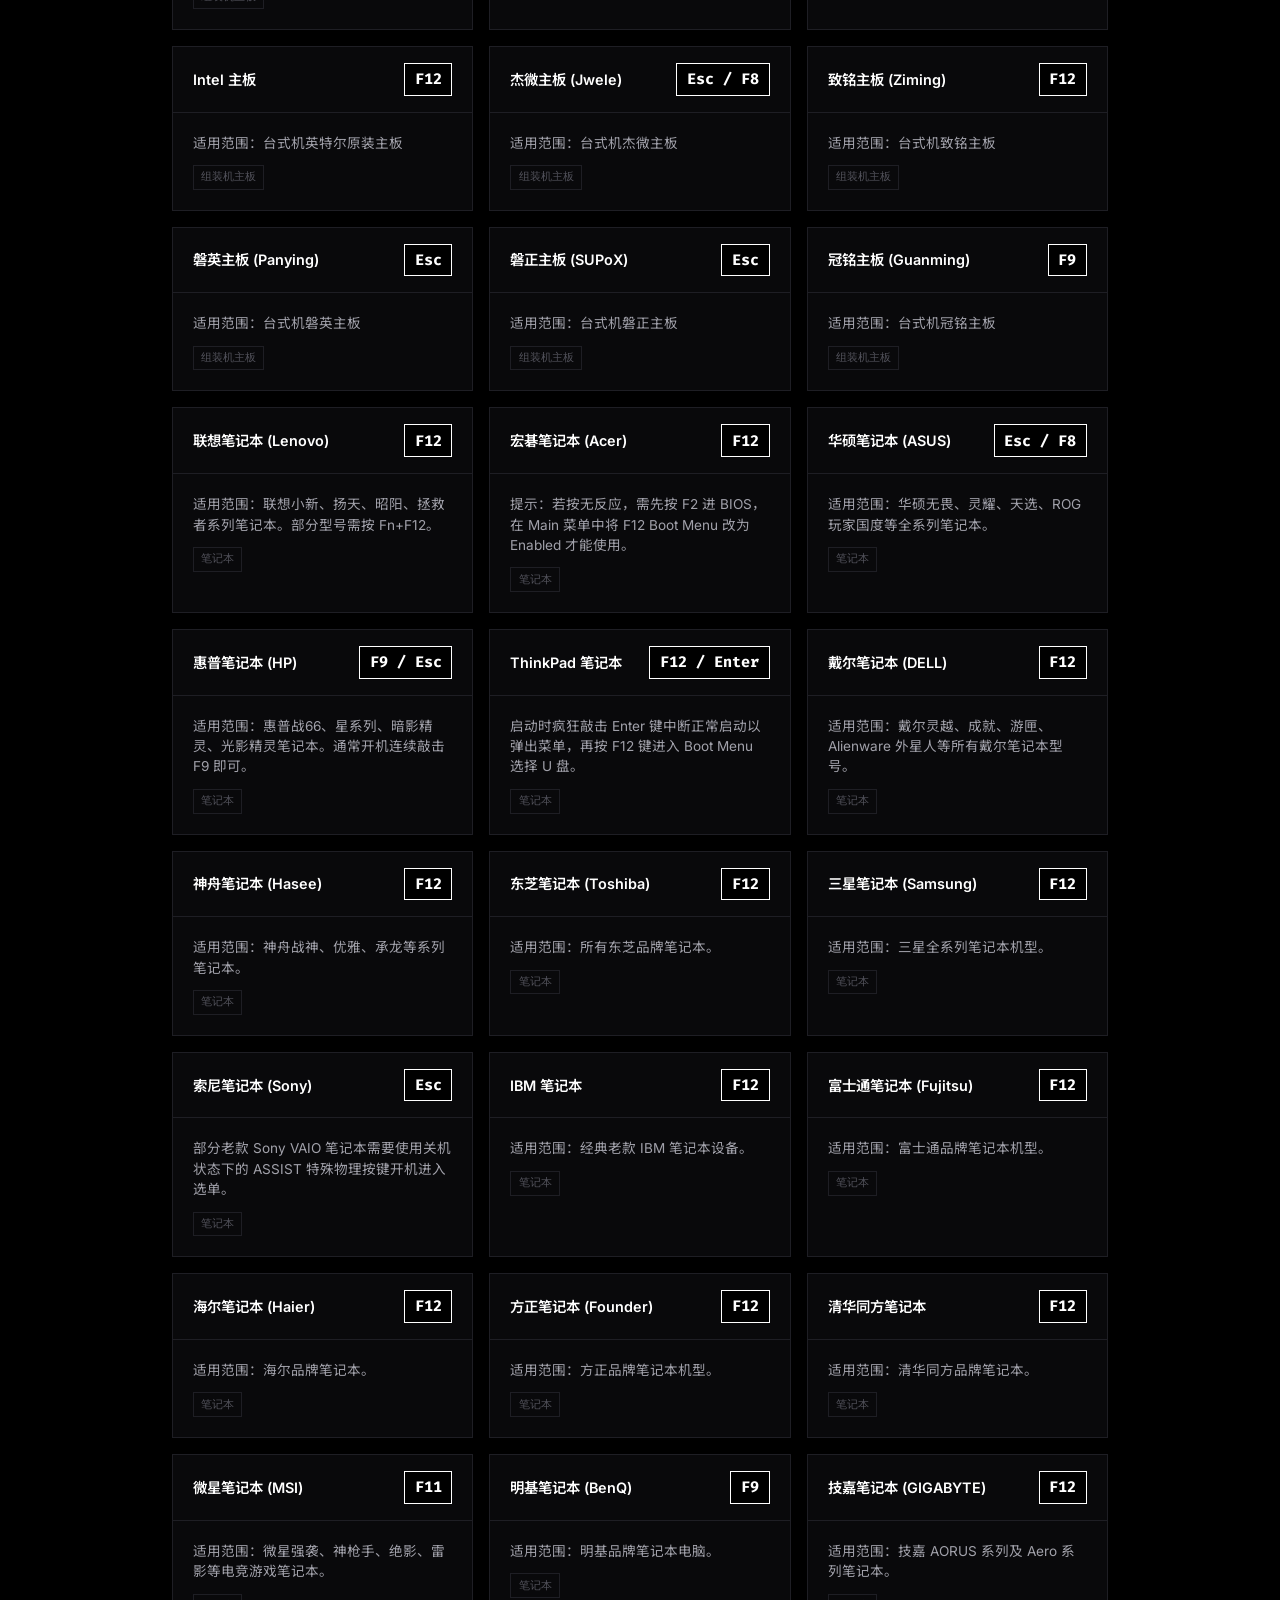
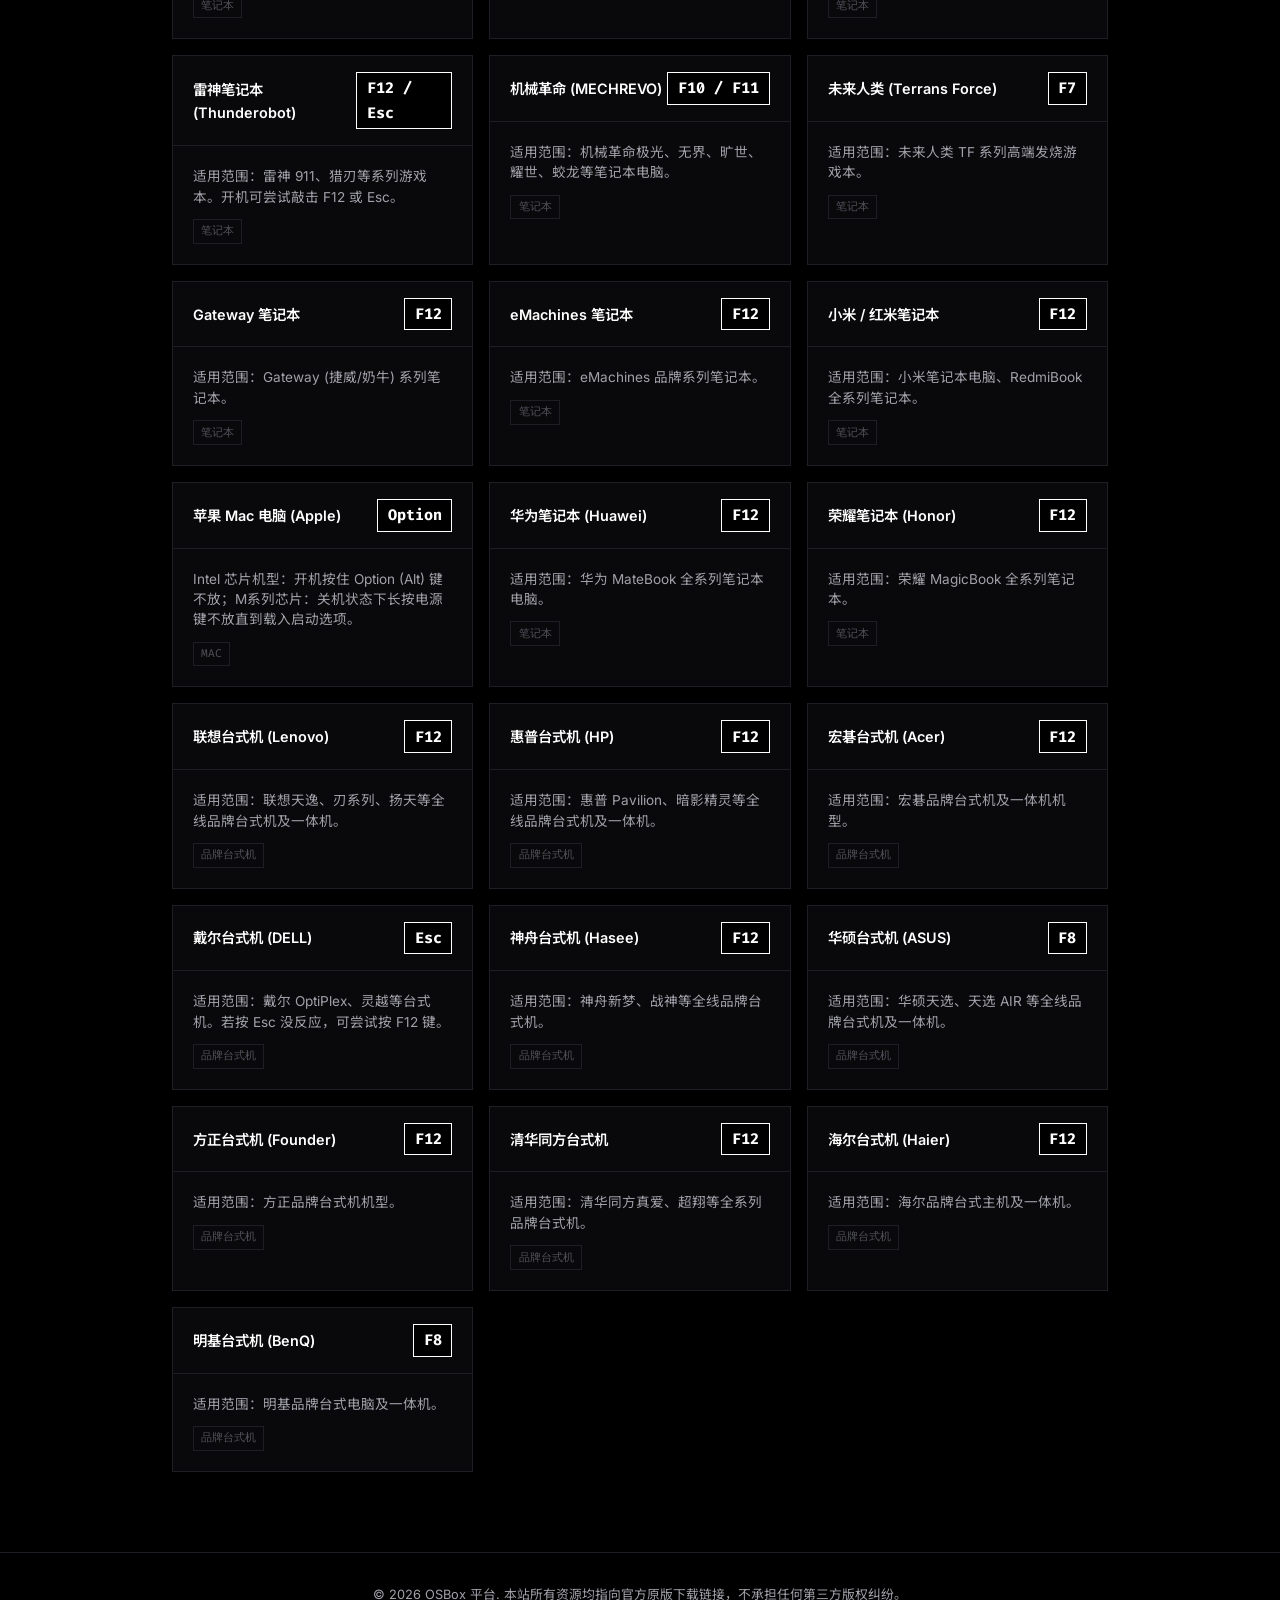
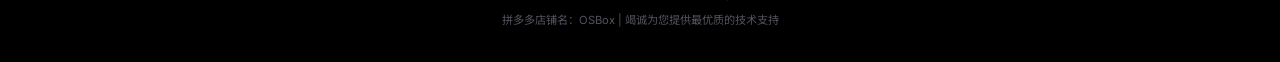
==== commit 11030e35: "feat: add Office version downloads and deployment tutorials, sync category navigation and customer s" ====
--- a/boot-keys.html
+++ b/boot-keys.html
@@ -56,6 +56,7 @@
                 <a href="custom.html" class="category-nav-item"><svg width="14" height="14" viewBox="0 0 24 24" fill="none" stroke="currentColor" stroke-width="2.5" stroke-linecap="round" stroke-linejoin="round" style="vertical-align: middle; margin-right: 4px; display: inline-block;"><path d="M12 22C17.5228 22 22 17.5228 22 12C22 6.47715 17.5228 2 12 2C6.47715 2 2 6.47715 2 12C2 14.7255 3.09032 17.1962 4.85857 19C5.3434 19.49 5.25302 20.3015 4.80169 20.7528C4.54244 21.0121 4.19502 21.1522 3.8272 21.1522C3.12513 21.1522 2.65147 20.4879 2.91574 19.8373C3.6067 18.134 4 16.126 4 14C4 9.58172 7.58172 6 12 6C16.4183 6 20 9.58172 20 14C20 18.4183 16.4183 22 12 22Z"></path></svg>系统封装与定制</a>
                 <a href="boot-keys.html" class="category-nav-item active"><svg width="14" height="14" viewBox="0 0 24 24" fill="none" stroke="currentColor" stroke-width="2.5" stroke-linecap="round" stroke-linejoin="round" style="vertical-align: middle; margin-right: 4px; display: inline-block;"><rect x="2" y="4" width="20" height="16" rx="2" ry="2"></rect><line x1="6" y1="8" x2="6.01" y2="8"></line><line x1="10" y1="8" x2="10.01" y2="8"></line><line x1="14" y1="8" x2="14.01" y2="8"></line><line x1="18" y1="8" x2="18.01" y2="8"></line><line x1="6" y1="12" x2="6.01" y2="12"></line><line x1="10" y1="12" x2="10.01" y2="12"></line><line x1="14" y1="12" x2="14.01" y2="12"></line><line x1="18" y1="12" x2="18.01" y2="12"></line><line x1="7" y1="16" x2="17" y2="16"></line></svg>主板启动键</a>
                 <a href="downloads.html" class="category-nav-item"><svg width="14" height="14" viewBox="0 0 24 24" fill="none" stroke="currentColor" stroke-width="2.5" stroke-linecap="round" stroke-linejoin="round" style="vertical-align: middle; margin-right: 4px; display: inline-block;"><polyline points="17 10 12 15 7 10"></polyline><line x1="12" y1="15" x2="12" y2="3"></line><path d="M21 17v2a2 2 0 0 1-2 2H5a2 2 0 0 1-2-2v-2"></path></svg>纯净下载</a>
+                <a href="office.html" class="category-nav-item"><svg width="14" height="14" viewBox="0 0 24 24" fill="none" stroke="currentColor" stroke-width="2.5" stroke-linecap="round" stroke-linejoin="round" style="vertical-align: middle; margin-right: 4px; display: inline-block;"><path d="M14 2H6a2 2 0 0 0-2 2v16a2 2 0 0 0 2 2h12a2 2 0 0 0 2-2V8z"></path><polyline points="14 2 14 8 20 8"></polyline><line x1="16" y1="13" x2="8" y2="13"></line><line x1="16" y1="17" x2="8" y2="17"></line><polyline points="10 9 9 9 8 9"></polyline></svg>Office 部署教程</a>
             </div>
 
             <!-- 交互式搜索 -->
